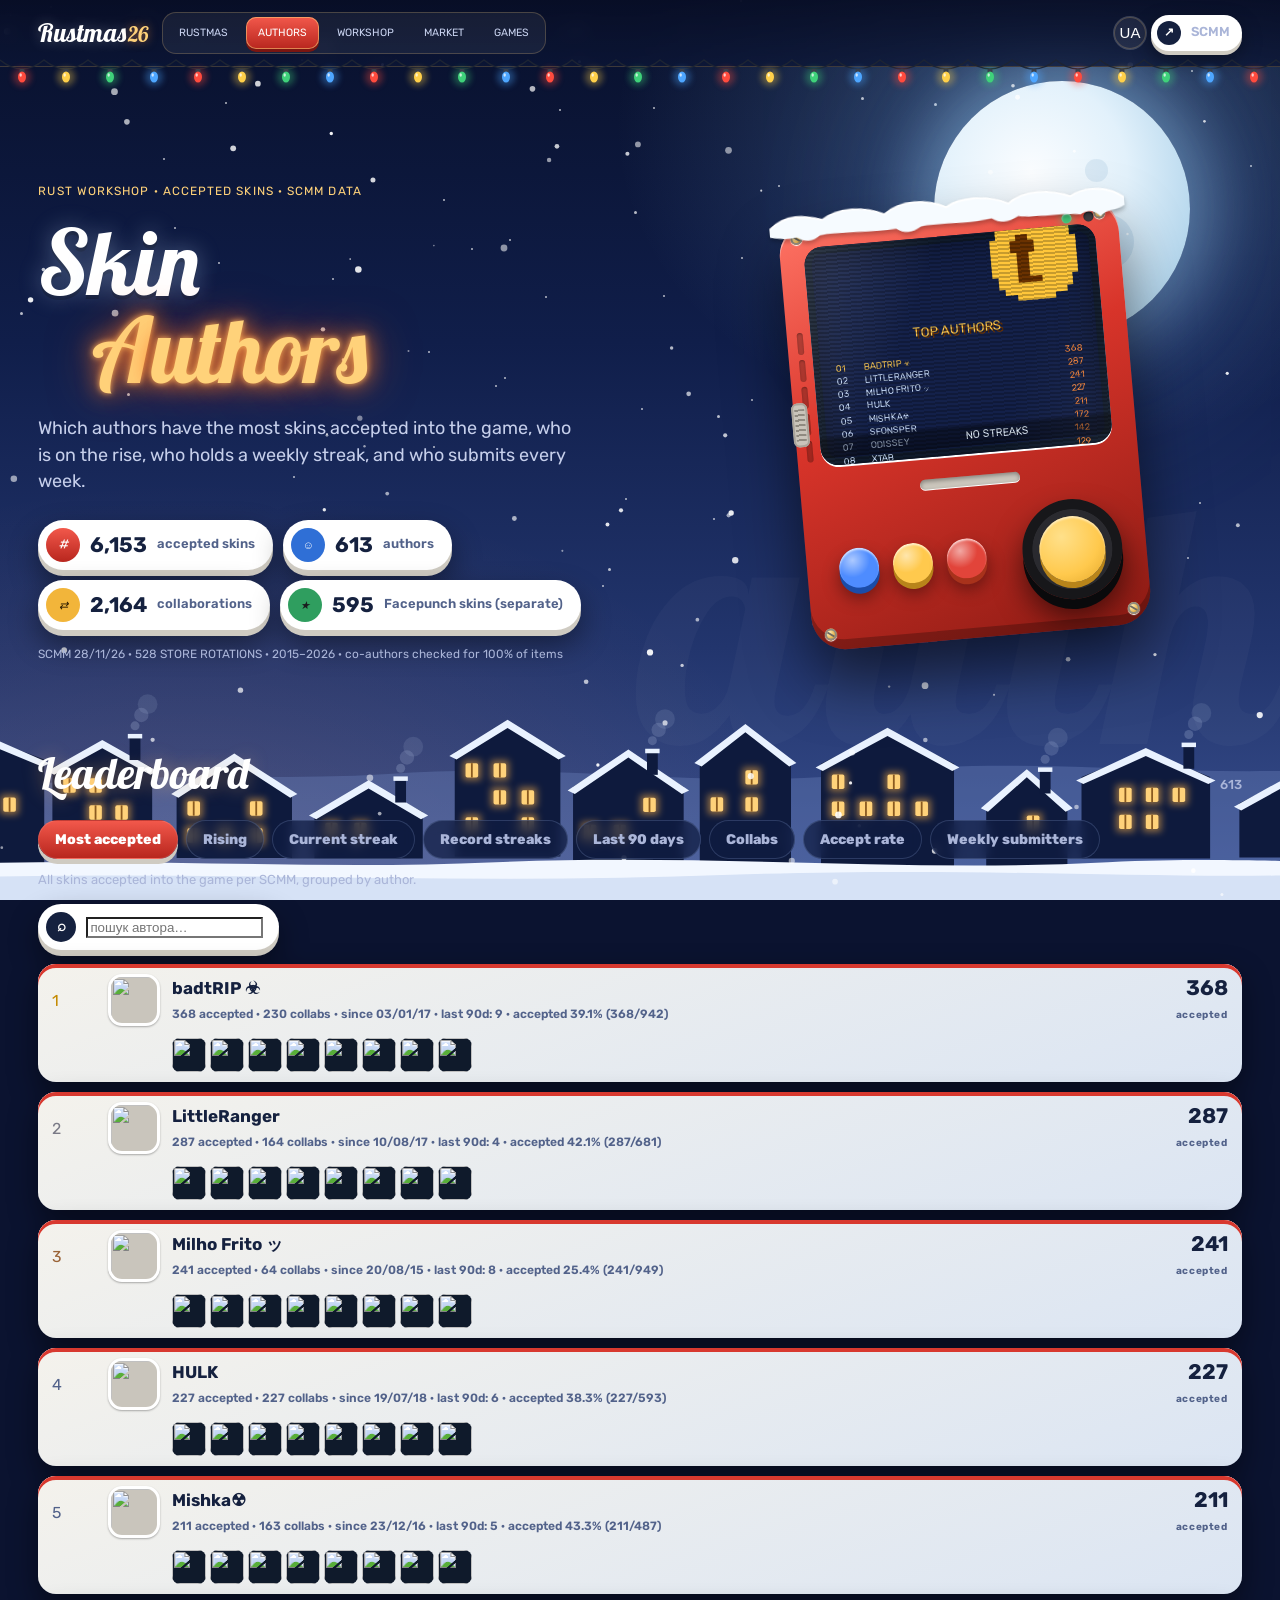
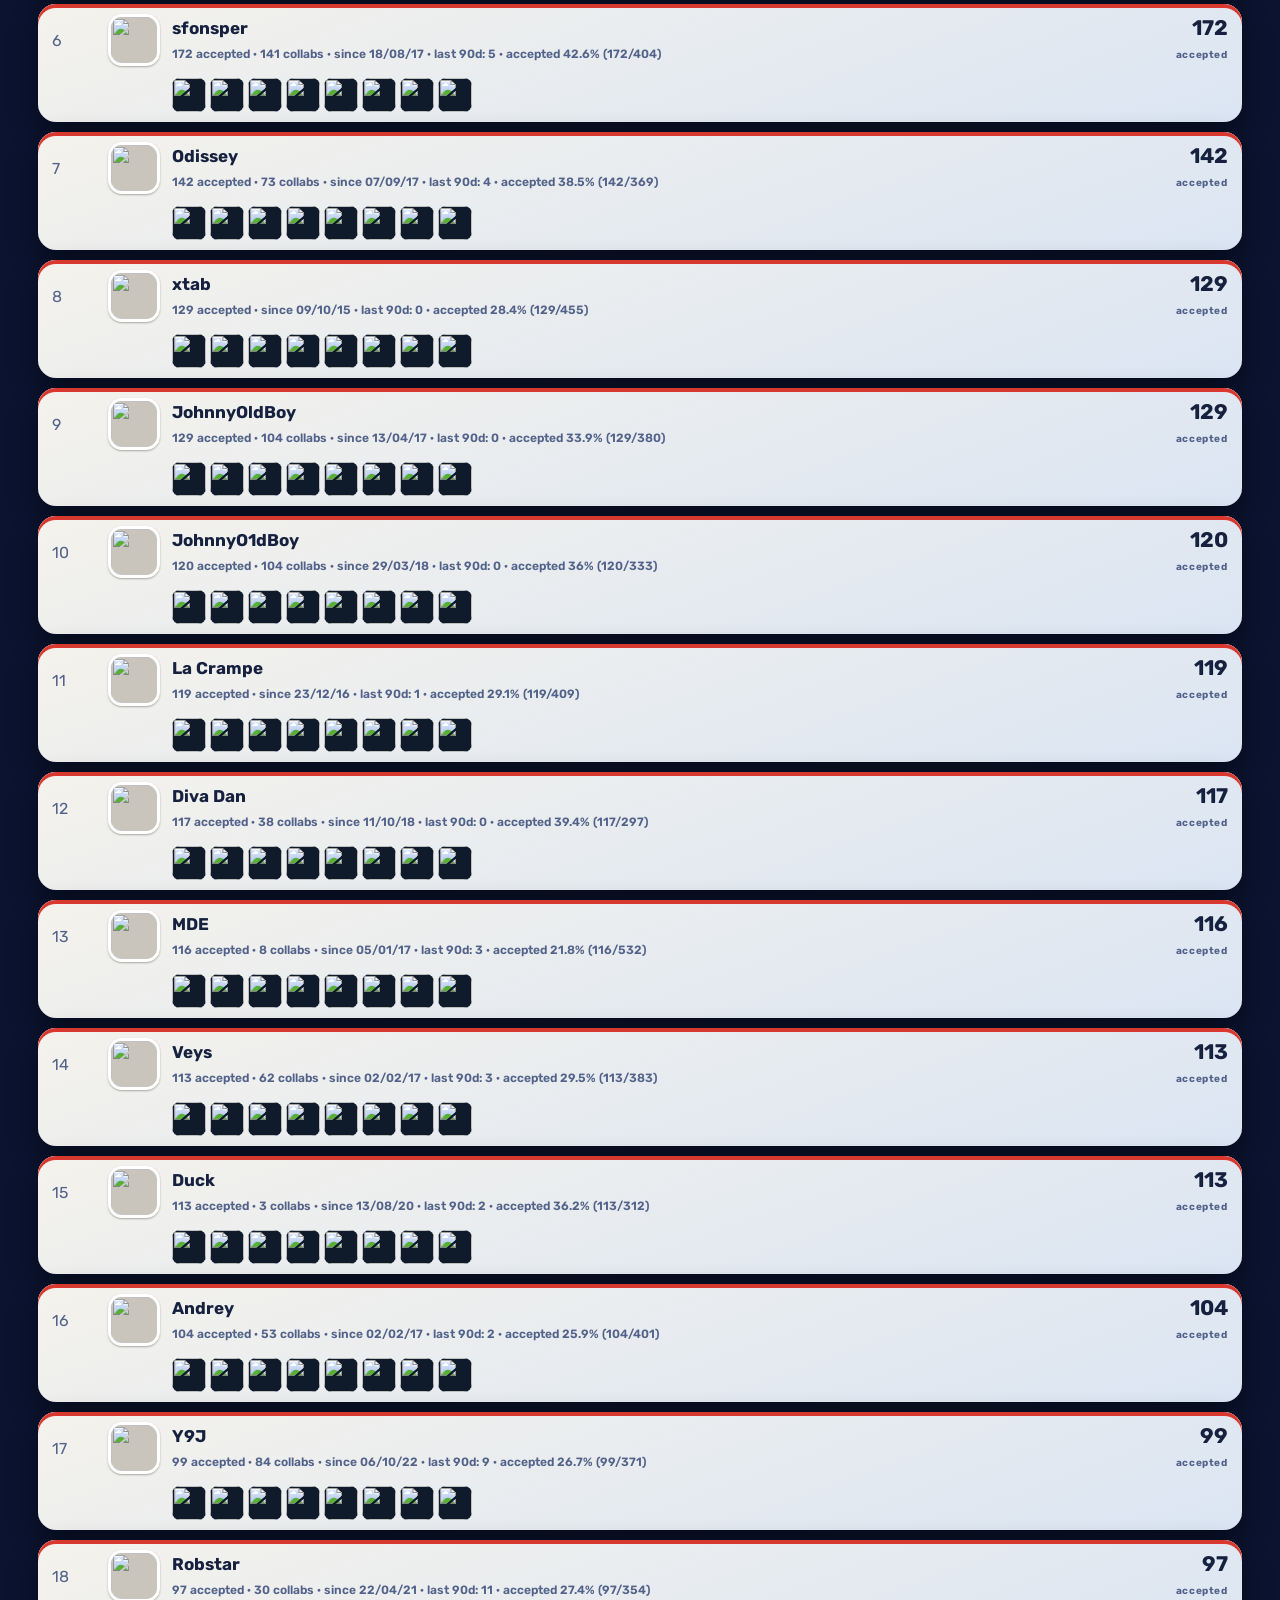
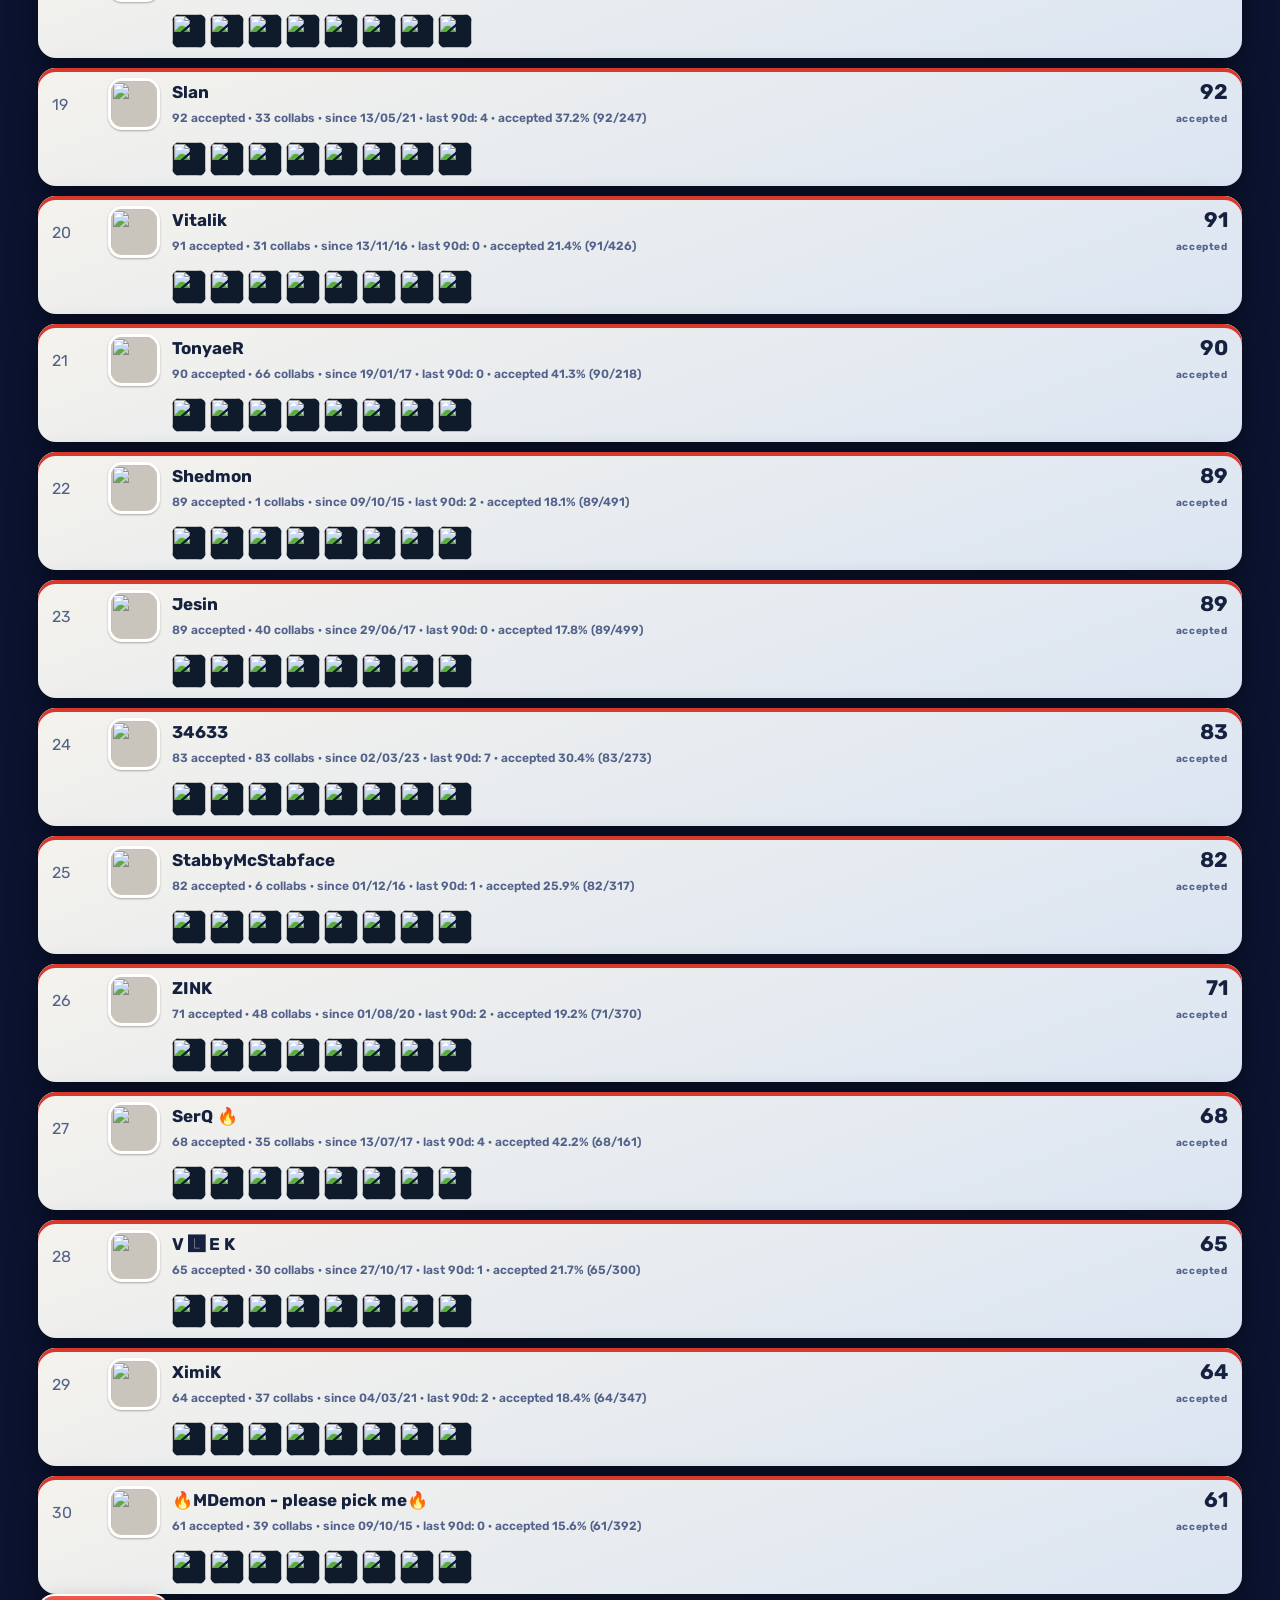
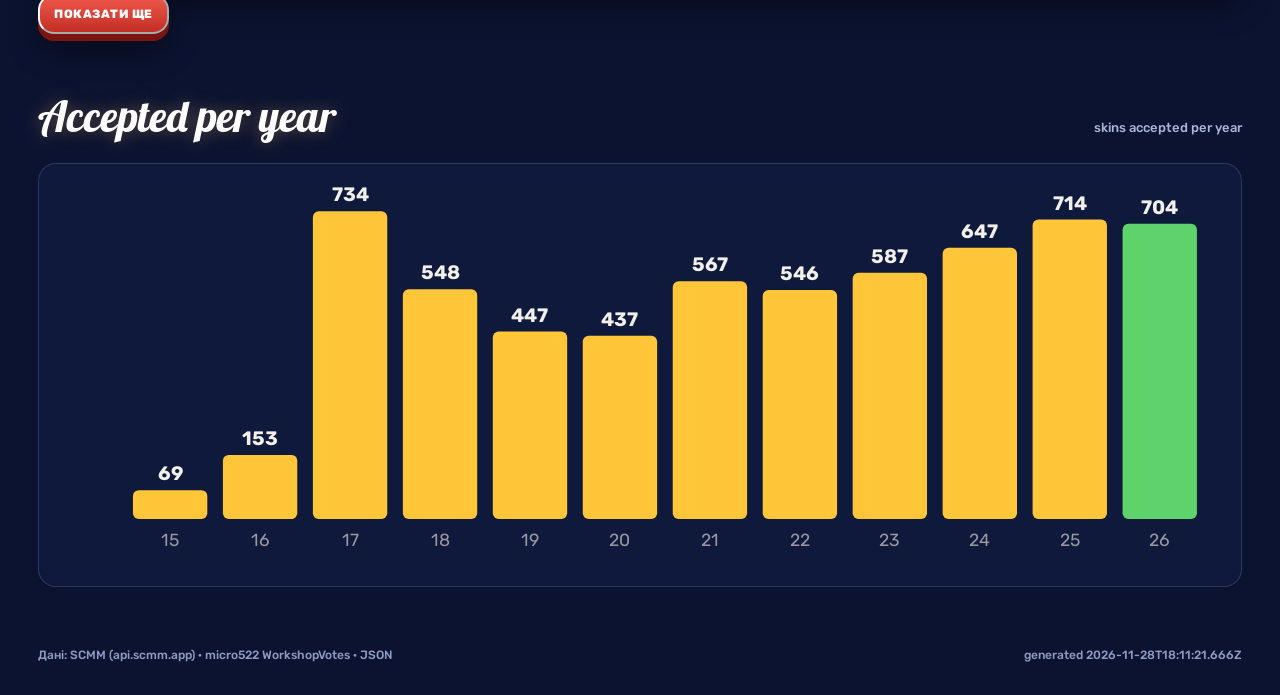
==== authors.html @ 8231ddc0 "snapshot 2026-11-28T18:11:22.394Z" ====
<!doctype html>
<html lang="uk">
<head>
<meta charset="utf-8">
<meta name="viewport" content="width=device-width, initial-scale=1, viewport-fit=cover">
<script>(function(){var q=(location.search.match(/[?&]season=(winter|autumn)/)||[])[1],m=new Date().getMonth();document.documentElement.dataset.season=q||(m===11||m<2?'winter':'autumn');})();</script>
<title>Rust Skin Authors</title>
<meta name="description" content="Автори скінів Rust: хто має найбільше прийнятих робіт, хто на підйомі, хто тримає стрік тижнів поспіль.">
<meta name="theme-color" content="#0b1330">
<link rel="manifest" href="manifest.webmanifest">
<meta property="og:title" content="Rust Skin Authors"><meta property="og:description" content="Рейтинг авторів скінів Rust за прийнятими роботами, стріками й темпом."><meta property="og:image" content="https://twithgfaw-wq.github.io/rustober-selection/og.png">
<link rel="stylesheet" href="fonts.css?v=mx0q88x7">
<link rel="icon" href="icon-192.png">
<link rel="stylesheet" href="style.css?v=mx0q88x7"><link rel="stylesheet" href="v2.css?v=mx0q88x7"><link rel="stylesheet" href="v3.css?v=mx0q88x7"><link rel="stylesheet" href="pages.css?v=mx0q88x7"><link rel="stylesheet" href="season.css?v=mx0q88x7">
</head>
<body class="page ready">
<div class="bg" aria-hidden="true"><div class="bg-grid" data-depth="0.15"></div><div class="bg-mark" data-depth="0.35">AUTHORS</div><div class="bg-noise"></div></div>

<nav class="top">
  <a class="logo" href="index.html">Rustmas<span>26</span></a>
  <div class="pageswitch"><a href="index.html">RUSTMAS</a><a href="authors.html" class="on">AUTHORS</a><a href="workshop.html">WORKSHOP</a><a href="market.html">MARKET</a><a href="games.html">GAMES</a></div>
  <div class="nav-links">
    <button class="iconbtn" id="langBtn" title="UA / EN">EN</button>
    <button class="iconbtn" id="themeBtn" title="Колір консолі">◐</button>
    <a class="pill small link" href="https://rust.scmm.app/" target="_blank" rel="noopener"><span class="ico">↗</span><span>SCMM</span></a>
  </div>
</nav>
<div class="theme-pop" id="themePop" hidden>
  <div class="theme-title">Видання консолі</div>
  <div class="theme-grid">
    <button data-theme="grey"><i style="--c1:#f4f2ec;--c2:#d7d3ca"></i>Classic</button><button data-theme="purple"><i style="--c1:#c9a8ff;--c2:#8a5cff"></i>Atomic</button><button data-theme="yellow"><i style="--c1:#ffe08a;--c2:#ffb000"></i>Dandelion</button>
    <button data-theme="black"><i style="--c1:#4a4a52;--c2:#1f1f24"></i>Carbon</button><button data-theme="pumpkin"><i style="--c1:#ffb06b;--c2:#ff7a1f"></i>Pumpkin</button><button data-theme="mint"><i style="--c1:#c9f7dc;--c2:#6bd39a"></i>Mint</button>
  </div>
</div>

<header class="hero compact" id="top">
  <div class="hero-text" data-depth="0.05">
    <div class="eyebrow">RUST WORKSHOP · ACCEPTED SKINS · SCMM DATA</div>
    <h1 class="title"><span class="t1">SKIN</span><span class="t2">AUTHORS</span></h1>
    <p class="lead" data-i18n="a.lead">Хто з авторів має найбільше прийнятих у гру скінів, хто зараз на підйомі, хто тримає стрік тижнів поспіль і хто викладає роботи щотижня.</p>
    <div class="stats" id="stats"></div>
    <div class="updated" id="updated"></div>
  </div>
  <div class="hero-device" data-depth="-0.08">
    <div class="device" id="device">
      <i class="screw tl"></i><i class="screw tr"></i><i class="screw bl"></i><i class="screw br"></i>
      <div class="grill"><i></i><i></i><i></i><i></i><i></i></div>
      <div class="screen"><div class="screen-inner"><div class="frame f0 on"><div class="px px-sprite" id="sprite"></div><div class="frame-head" style="margin-top:14px">TOP AUTHORS</div><ol class="arcade" id="arcadeList"></ol></div><div class="screen-ticker"><span id="ticker"></span></div></div><div class="screen-glare"></div></div>
      <div class="slot"></div>
      <div class="buttons"><i class="rb blue"></i><i class="rb yellow"></i><i class="rb red"></i><a class="bigbtn" href="#list"><i></i></a></div>
      <div class="dpad"></div><div class="led-strip"><i class="led on"></i><i class="led"></i></div>
    </div>
  </div>
</header>

<section class="wrap" id="list">
  <div class="sec-head"><h2>LEADERBOARD</h2><span class="hint" id="listHint"></span></div>
  <div class="tabs" id="tabs">
    <button data-tab="top" class="on" data-i18n="a.tab.top">Найбільше акцептів</button>
    <button data-tab="rising" data-i18n="a.tab.rising">Перспективні</button>
    <button data-tab="streaks" data-i18n="a.tab.streaks">Стрік зараз</button>
    <button data-tab="bestStreaks" data-i18n="a.tab.best">Рекордні стріки</button>
    <button data-tab="active90" data-i18n="a.tab.active">Останні 90 днів</button>
    <button data-tab="collab" data-i18n="a.tab.collab">Співпраця</button>
    <button data-tab="rate" data-i18n="a.tab.rate">Частка акцептів</button>
    <button data-tab="submitters" data-i18n="a.tab.sub">Викладають щотижня</button>
  </div>
  <div class="mode-note" id="modeNote"></div>
  <label class="pill search" style="max-width:420px;margin-bottom:14px"><span class="ico">⌕</span><input id="search" type="search" placeholder="пошук автора…" autocomplete="off"></label>
  <div class="rank-list" id="rankList"></div>
  <button class="btn3d blue small" id="more" hidden>Показати ще</button>
</section>

<section class="wrap block" id="yearly">
  <div class="sec-head"><h2>ACCEPTED PER YEAR</h2><span class="hint" data-i18n="a.yearly">скільки скінів приймали у гру щороку</span></div>
  <div class="chart-card"><div class="chart" id="chartYears"></div></div>
</section>

<div class="modal" id="modal" hidden><div class="modal-back" data-close></div><div class="modal-box" role="dialog" aria-modal="true"><button class="iconbtn modal-close" data-close>✕</button><div class="modal-content" id="modalContent"></div></div></div>
<footer class="foot"><span>Дані: SCMM (api.scmm.app) · micro522 WorkshopVotes · <a href="authors.json">JSON</a></span><span id="footSnap"></span></footer>
<div class="pageswitch bottom"><a href="index.html">RUSTMAS</a><a href="authors.html" class="on">AUTHORS</a><a href="workshop.html">WORKSHOP</a><a href="market.html">MARKET</a><a href="games.html">GAMES</a></div>
<div class="toast" id="toast" hidden></div>
<script src="authors.js?v=mx0q88x7"></script>
<script src="i18n.js?v=mx0q88x7"></script>
<script src="pages.js?v=mx0q88x7"></script>
<script src="season.js?v=mx0q88x7"></script>
</body>
</html>
---- fonts.css ----
/* self-hosted Google Fonts (OFL): Press Start 2P, Rubik, Lobster */
/* cyrillic-ext */
@font-face {
  font-family: 'Lobster';
  font-style: normal;
  font-weight: 400;
  font-display: block;
  src: url(fonts/a6dd0290ee96.woff2) format('woff2');
  unicode-range: U+0460-052F, U+1C80-1C8A, U+20B4, U+2DE0-2DFF, U+A640-A69F, U+FE2E-FE2F;
}
/* cyrillic */
@font-face {
  font-family: 'Lobster';
  font-style: normal;
  font-weight: 400;
  font-display: block;
  src: url(fonts/e238fd755464.woff2) format('woff2');
  unicode-range: U+0301, U+0400-045F, U+0490-0491, U+04B0-04B1, U+2116;
}
/* vietnamese */
@font-face {
  font-family: 'Lobster';
  font-style: normal;
  font-weight: 400;
  font-display: block;
  src: url(fonts/7dee065f3871.woff2) format('woff2');
  unicode-range: U+0102-0103, U+0110-0111, U+0128-0129, U+0168-0169, U+01A0-01A1, U+01AF-01B0, U+0300-0301, U+0303-0304, U+0308-0309, U+0323, U+0329, U+1EA0-1EF9, U+20AB;
}
/* latin-ext */
@font-face {
  font-family: 'Lobster';
  font-style: normal;
  font-weight: 400;
  font-display: block;
  src: url(fonts/d4c69783194a.woff2) format('woff2');
  unicode-range: U+0100-02BA, U+02BD-02C5, U+02C7-02CC, U+02CE-02D7, U+02DD-02FF, U+0304, U+0308, U+0329, U+1D00-1DBF, U+1E00-1E9F, U+1EF2-1EFF, U+2020, U+20A0-20AB, U+20AD-20C4, U+2113, U+2C60-2C7F, U+A720-A7FF;
}
/* latin */
@font-face {
  font-family: 'Lobster';
  font-style: normal;
  font-weight: 400;
  font-display: block;
  src: url(fonts/9205197f7319.woff2) format('woff2');
  unicode-range: U+0000-00FF, U+0131, U+0152-0153, U+02BB-02BC, U+02C6, U+02DA, U+02DC, U+0304, U+0308, U+0329, U+2000-206F, U+20AC, U+2122, U+2191, U+2193, U+2212, U+2215, U+FEFF, U+FFFD;
}
/* cyrillic-ext */
@font-face {
  font-family: 'Press Start 2P';
  font-style: normal;
  font-weight: 400;
  font-display: block;
  src: url(fonts/f7b855c46d82.woff2) format('woff2');
  unicode-range: U+0460-052F, U+1C80-1C8A, U+20B4, U+2DE0-2DFF, U+A640-A69F, U+FE2E-FE2F;
}
/* cyrillic */
@font-face {
  font-family: 'Press Start 2P';
  font-style: normal;
  font-weight: 400;
  font-display: block;
  src: url(fonts/611ac5923e3d.woff2) format('woff2');
  unicode-range: U+0301, U+0400-045F, U+0490-0491, U+04B0-04B1, U+2116;
}
/* greek */
@font-face {
  font-family: 'Press Start 2P';
  font-style: normal;
  font-weight: 400;
  font-display: block;
  src: url(fonts/df401c4fa682.woff2) format('woff2');
  unicode-range: U+0370-0377, U+037A-037F, U+0384-038A, U+038C, U+038E-03A1, U+03A3-03FF;
}
/* latin-ext */
@font-face {
  font-family: 'Press Start 2P';
  font-style: normal;
  font-weight: 400;
  font-display: block;
  src: url(fonts/b2a93f0f0eb2.woff2) format('woff2');
  unicode-range: U+0100-02BA, U+02BD-02C5, U+02C7-02CC, U+02CE-02D7, U+02DD-02FF, U+0304, U+0308, U+0329, U+1D00-1DBF, U+1E00-1E9F, U+1EF2-1EFF, U+2020, U+20A0-20AB, U+20AD-20C4, U+2113, U+2C60-2C7F, U+A720-A7FF;
}
/* latin */
@font-face {
  font-family: 'Press Start 2P';
  font-style: normal;
  font-weight: 400;
  font-display: block;
  src: url(fonts/3d97f0f70eb8.woff2) format('woff2');
  unicode-range: U+0000-00FF, U+0131, U+0152-0153, U+02BB-02BC, U+02C6, U+02DA, U+02DC, U+0304, U+0308, U+0329, U+2000-206F, U+20AC, U+2122, U+2191, U+2193, U+2212, U+2215, U+FEFF, U+FFFD;
}
/* arabic */
@font-face {
  font-family: 'Rubik';
  font-style: normal;
  font-weight: 400;
  font-display: block;
  src: url(fonts/479c87abbfbf.woff2) format('woff2');
  unicode-range: U+0600-06FF, U+0750-077F, U+0870-0891, U+0897-08E1, U+08E3-08FF, U+200C-200E, U+2010-2011, U+204F, U+2E41, U+FB50-FDFF, U+FE70-FE74, U+FE76-FEFC, U+102E0-102FB, U+10E60-10E7E, U+10EC2-10EC7, U+10EC9-10EEE, U+10EF0-10EFF, U+1EE00-1EE03, U+1EE05-1EE1F, U+1EE21-1EE22, U+1EE24, U+1EE27, U+1EE29-1EE32, U+1EE34-1EE37, U+1EE39, U+1EE3B, U+1EE42, U+1EE47, U+1EE49, U+1EE4B, U+1EE4D-1EE4F, U+1EE51-1EE52, U+1EE54, U+1EE57, U+1EE59, U+1EE5B, U+1EE5D, U+1EE5F, U+1EE61-1EE62, U+1EE64, U+1EE67-1EE6A, U+1EE6C-1EE72, U+1EE74-1EE77, U+1EE79-1EE7C, U+1EE7E, U+1EE80-1EE89, U+1EE8B-1EE9B, U+1EEA1-1EEA3, U+1EEA5-1EEA9, U+1EEAB-1EEBB, U+1EEF0-1EEF1;
}
/* cyrillic-ext */
@font-face {
  font-family: 'Rubik';
  font-style: normal;
  font-weight: 400;
  font-display: block;
  src: url(fonts/04f52dd4d34a.woff2) format('woff2');
  unicode-range: U+0460-052F, U+1C80-1C8A, U+20B4, U+2DE0-2DFF, U+A640-A69F, U+FE2E-FE2F;
}
/* cyrillic */
@font-face {
  font-family: 'Rubik';
  font-style: normal;
  font-weight: 400;
  font-display: block;
  src: url(fonts/3ea3f649292a.woff2) format('woff2');
  unicode-range: U+0301, U+0400-045F, U+0490-0491, U+04B0-04B1, U+2116;
}
/* hebrew */
@font-face {
  font-family: 'Rubik';
  font-style: normal;
  font-weight: 400;
  font-display: block;
  src: url(fonts/423ede2473f6.woff2) format('woff2');
  unicode-range: U+0307-0308, U+0590-05FF, U+200C-2010, U+20AA, U+25CC, U+FB1D-FB4F;
}
/* latin-ext */
@font-face {
  font-family: 'Rubik';
  font-style: normal;
  font-weight: 400;
  font-display: block;
  src: url(fonts/b7b482e1ae7a.woff2) format('woff2');
  unicode-range: U+0100-02BA, U+02BD-02C5, U+02C7-02CC, U+02CE-02D7, U+02DD-02FF, U+0304, U+0308, U+0329, U+1D00-1DBF, U+1E00-1E9F, U+1EF2-1EFF, U+2020, U+20A0-20AB, U+20AD-20C4, U+2113, U+2C60-2C7F, U+A720-A7FF;
}
/* latin */
@font-face {
  font-family: 'Rubik';
  font-style: normal;
  font-weight: 400;
  font-display: block;
  src: url(fonts/f673d854646d.woff2) format('woff2');
  unicode-range: U+0000-00FF, U+0131, U+0152-0153, U+02BB-02BC, U+02C6, U+02DA, U+02DC, U+0304, U+0308, U+0329, U+2000-206F, U+20AC, U+2122, U+2191, U+2193, U+2212, U+2215, U+FEFF, U+FFFD;
}
/* arabic */
@font-face {
  font-family: 'Rubik';
  font-style: normal;
  font-weight: 500;
  font-display: block;
  src: url(fonts/479c87abbfbf.woff2) format('woff2');
  unicode-range: U+0600-06FF, U+0750-077F, U+0870-0891, U+0897-08E1, U+08E3-08FF, U+200C-200E, U+2010-2011, U+204F, U+2E41, U+FB50-FDFF, U+FE70-FE74, U+FE76-FEFC, U+102E0-102FB, U+10E60-10E7E, U+10EC2-10EC7, U+10EC9-10EEE, U+10EF0-10EFF, U+1EE00-1EE03, U+1EE05-1EE1F, U+1EE21-1EE22, U+1EE24, U+1EE27, U+1EE29-1EE32, U+1EE34-1EE37, U+1EE39, U+1EE3B, U+1EE42, U+1EE47, U+1EE49, U+1EE4B, U+1EE4D-1EE4F, U+1EE51-1EE52, U+1EE54, U+1EE57, U+1EE59, U+1EE5B, U+1EE5D, U+1EE5F, U+1EE61-1EE62, U+1EE64, U+1EE67-1EE6A, U+1EE6C-1EE72, U+1EE74-1EE77, U+1EE79-1EE7C, U+1EE7E, U+1EE80-1EE89, U+1EE8B-1EE9B, U+1EEA1-1EEA3, U+1EEA5-1EEA9, U+1EEAB-1EEBB, U+1EEF0-1EEF1;
}
/* cyrillic-ext */
@font-face {
  font-family: 'Rubik';
  font-style: normal;
  font-weight: 500;
  font-display: block;
  src: url(fonts/04f52dd4d34a.woff2) format('woff2');
  unicode-range: U+0460-052F, U+1C80-1C8A, U+20B4, U+2DE0-2DFF, U+A640-A69F, U+FE2E-FE2F;
}
/* cyrillic */
@font-face {
  font-family: 'Rubik';
  font-style: normal;
  font-weight: 500;
  font-display: block;
  src: url(fonts/3ea3f649292a.woff2) format('woff2');
  unicode-range: U+0301, U+0400-045F, U+0490-0491, U+04B0-04B1, U+2116;
}
/* hebrew */
@font-face {
  font-family: 'Rubik';
  font-style: normal;
  font-weight: 500;
  font-display: block;
  src: url(fonts/423ede2473f6.woff2) format('woff2');
  unicode-range: U+0307-0308, U+0590-05FF, U+200C-2010, U+20AA, U+25CC, U+FB1D-FB4F;
}
/* latin-ext */
@font-face {
  font-family: 'Rubik';
  font-style: normal;
  font-weight: 500;
  font-display: block;
  src: url(fonts/b7b482e1ae7a.woff2) format('woff2');
  unicode-range: U+0100-02BA, U+02BD-02C5, U+02C7-02CC, U+02CE-02D7, U+02DD-02FF, U+0304, U+0308, U+0329, U+1D00-1DBF, U+1E00-1E9F, U+1EF2-1EFF, U+2020, U+20A0-20AB, U+20AD-20C4, U+2113, U+2C60-2C7F, U+A720-A7FF;
}
/* latin */
@font-face {
  font-family: 'Rubik';
  font-style: normal;
  font-weight: 500;
  font-display: block;
  src: url(fonts/f673d854646d.woff2) format('woff2');
  unicode-range: U+0000-00FF, U+0131, U+0152-0153, U+02BB-02BC, U+02C6, U+02DA, U+02DC, U+0304, U+0308, U+0329, U+2000-206F, U+20AC, U+2122, U+2191, U+2193, U+2212, U+2215, U+FEFF, U+FFFD;
}
/* arabic */
@font-face {
  font-family: 'Rubik';
  font-style: normal;
  font-weight: 600;
  font-display: block;
  src: url(fonts/479c87abbfbf.woff2) format('woff2');
  unicode-range: U+0600-06FF, U+0750-077F, U+0870-0891, U+0897-08E1, U+08E3-08FF, U+200C-200E, U+2010-2011, U+204F, U+2E41, U+FB50-FDFF, U+FE70-FE74, U+FE76-FEFC, U+102E0-102FB, U+10E60-10E7E, U+10EC2-10EC7, U+10EC9-10EEE, U+10EF0-10EFF, U+1EE00-1EE03, U+1EE05-1EE1F, U+1EE21-1EE22, U+1EE24, U+1EE27, U+1EE29-1EE32, U+1EE34-1EE37, U+1EE39, U+1EE3B, U+1EE42, U+1EE47, U+1EE49, U+1EE4B, U+1EE4D-1EE4F, U+1EE51-1EE52, U+1EE54, U+1EE57, U+1EE59, U+1EE5B, U+1EE5D, U+1EE5F, U+1EE61-1EE62, U+1EE64, U+1EE67-1EE6A, U+1EE6C-1EE72, U+1EE74-1EE77, U+1EE79-1EE7C, U+1EE7E, U+1EE80-1EE89, U+1EE8B-1EE9B, U+1EEA1-1EEA3, U+1EEA5-1EEA9, U+1EEAB-1EEBB, U+1EEF0-1EEF1;
}
/* cyrillic-ext */
@font-face {
  font-family: 'Rubik';
  font-style: normal;
  font-weight: 600;
  font-display: block;
  src: url(fonts/04f52dd4d34a.woff2) format('woff2');
  unicode-range: U+0460-052F, U+1C80-1C8A, U+20B4, U+2DE0-2DFF, U+A640-A69F, U+FE2E-FE2F;
}
/* cyrillic */
@font-face {
  font-family: 'Rubik';
  font-style: normal;
  font-weight: 600;
  font-display: block;
  src: url(fonts/3ea3f649292a.woff2) format('woff2');
  unicode-range: U+0301, U+0400-045F, U+0490-0491, U+04B0-04B1, U+2116;
}
/* hebrew */
@font-face {
  font-family: 'Rubik';
  font-style: normal;
  font-weight: 600;
  font-display: block;
  src: url(fonts/423ede2473f6.woff2) format('woff2');
  unicode-range: U+0307-0308, U+0590-05FF, U+200C-2010, U+20AA, U+25CC, U+FB1D-FB4F;
}
/* latin-ext */
@font-face {
  font-family: 'Rubik';
  font-style: normal;
  font-weight: 600;
  font-display: block;
  src: url(fonts/b7b482e1ae7a.woff2) format('woff2');
  unicode-range: U+0100-02BA, U+02BD-02C5, U+02C7-02CC, U+02CE-02D7, U+02DD-02FF, U+0304, U+0308, U+0329, U+1D00-1DBF, U+1E00-1E9F, U+1EF2-1EFF, U+2020, U+20A0-20AB, U+20AD-20C4, U+2113, U+2C60-2C7F, U+A720-A7FF;
}
/* latin */
@font-face {
  font-family: 'Rubik';
  font-style: normal;
  font-weight: 600;
  font-display: block;
  src: url(fonts/f673d854646d.woff2) format('woff2');
  unicode-range: U+0000-00FF, U+0131, U+0152-0153, U+02BB-02BC, U+02C6, U+02DA, U+02DC, U+0304, U+0308, U+0329, U+2000-206F, U+20AC, U+2122, U+2191, U+2193, U+2212, U+2215, U+FEFF, U+FFFD;
}
/* arabic */
@font-face {
  font-family: 'Rubik';
  font-style: normal;
  font-weight: 700;
  font-display: block;
  src: url(fonts/479c87abbfbf.woff2) format('woff2');
  unicode-range: U+0600-06FF, U+0750-077F, U+0870-0891, U+0897-08E1, U+08E3-08FF, U+200C-200E, U+2010-2011, U+204F, U+2E41, U+FB50-FDFF, U+FE70-FE74, U+FE76-FEFC, U+102E0-102FB, U+10E60-10E7E, U+10EC2-10EC7, U+10EC9-10EEE, U+10EF0-10EFF, U+1EE00-1EE03, U+1EE05-1EE1F, U+1EE21-1EE22, U+1EE24, U+1EE27, U+1EE29-1EE32, U+1EE34-1EE37, U+1EE39, U+1EE3B, U+1EE42, U+1EE47, U+1EE49, U+1EE4B, U+1EE4D-1EE4F, U+1EE51-1EE52, U+1EE54, U+1EE57, U+1EE59, U+1EE5B, U+1EE5D, U+1EE5F, U+1EE61-1EE62, U+1EE64, U+1EE67-1EE6A, U+1EE6C-1EE72, U+1EE74-1EE77, U+1EE79-1EE7C, U+1EE7E, U+1EE80-1EE89, U+1EE8B-1EE9B, U+1EEA1-1EEA3, U+1EEA5-1EEA9, U+1EEAB-1EEBB, U+1EEF0-1EEF1;
}
/* cyrillic-ext */
@font-face {
  font-family: 'Rubik';
  font-style: normal;
  font-weight: 700;
  font-display: block;
  src: url(fonts/04f52dd4d34a.woff2) format('woff2');
  unicode-range: U+0460-052F, U+1C80-1C8A, U+20B4, U+2DE0-2DFF, U+A640-A69F, U+FE2E-FE2F;
}
/* cyrillic */
@font-face {
  font-family: 'Rubik';
  font-style: normal;
  font-weight: 700;
  font-display: block;
  src: url(fonts/3ea3f649292a.woff2) format('woff2');
  unicode-range: U+0301, U+0400-045F, U+0490-0491, U+04B0-04B1, U+2116;
}
/* hebrew */
@font-face {
  font-family: 'Rubik';
  font-style: normal;
  font-weight: 700;
  font-display: block;
  src: url(fonts/423ede2473f6.woff2) format('woff2');
  unicode-range: U+0307-0308, U+0590-05FF, U+200C-2010, U+20AA, U+25CC, U+FB1D-FB4F;
}
/* latin-ext */
@font-face {
  font-family: 'Rubik';
  font-style: normal;
  font-weight: 700;
  font-display: block;
  src: url(fonts/b7b482e1ae7a.woff2) format('woff2');
  unicode-range: U+0100-02BA, U+02BD-02C5, U+02C7-02CC, U+02CE-02D7, U+02DD-02FF, U+0304, U+0308, U+0329, U+1D00-1DBF, U+1E00-1E9F, U+1EF2-1EFF, U+2020, U+20A0-20AB, U+20AD-20C4, U+2113, U+2C60-2C7F, U+A720-A7FF;
}
/* latin */
@font-face {
  font-family: 'Rubik';
  font-style: normal;
  font-weight: 700;
  font-display: block;
  src: url(fonts/f673d854646d.woff2) format('woff2');
  unicode-range: U+0000-00FF, U+0131, U+0152-0153, U+02BB-02BC, U+02C6, U+02DA, U+02DC, U+0304, U+0308, U+0329, U+2000-206F, U+20AC, U+2122, U+2191, U+2193, U+2212, U+2215, U+FEFF, U+FFFD;
}
/* arabic */
@font-face {
  font-family: 'Rubik';
  font-style: normal;
  font-weight: 800;
  font-display: block;
  src: url(fonts/479c87abbfbf.woff2) format('woff2');
  unicode-range: U+0600-06FF, U+0750-077F, U+0870-0891, U+0897-08E1, U+08E3-08FF, U+200C-200E, U+2010-2011, U+204F, U+2E41, U+FB50-FDFF, U+FE70-FE74, U+FE76-FEFC, U+102E0-102FB, U+10E60-10E7E, U+10EC2-10EC7, U+10EC9-10EEE, U+10EF0-10EFF, U+1EE00-1EE03, U+1EE05-1EE1F, U+1EE21-1EE22, U+1EE24, U+1EE27, U+1EE29-1EE32, U+1EE34-1EE37, U+1EE39, U+1EE3B, U+1EE42, U+1EE47, U+1EE49, U+1EE4B, U+1EE4D-1EE4F, U+1EE51-1EE52, U+1EE54, U+1EE57, U+1EE59, U+1EE5B, U+1EE5D, U+1EE5F, U+1EE61-1EE62, U+1EE64, U+1EE67-1EE6A, U+1EE6C-1EE72, U+1EE74-1EE77, U+1EE79-1EE7C, U+1EE7E, U+1EE80-1EE89, U+1EE8B-1EE9B, U+1EEA1-1EEA3, U+1EEA5-1EEA9, U+1EEAB-1EEBB, U+1EEF0-1EEF1;
}
/* cyrillic-ext */
@font-face {
  font-family: 'Rubik';
  font-style: normal;
  font-weight: 800;
  font-display: block;
  src: url(fonts/04f52dd4d34a.woff2) format('woff2');
  unicode-range: U+0460-052F, U+1C80-1C8A, U+20B4, U+2DE0-2DFF, U+A640-A69F, U+FE2E-FE2F;
}
/* cyrillic */
@font-face {
  font-family: 'Rubik';
  font-style: normal;
  font-weight: 800;
  font-display: block;
  src: url(fonts/3ea3f649292a.woff2) format('woff2');
  unicode-range: U+0301, U+0400-045F, U+0490-0491, U+04B0-04B1, U+2116;
}
/* hebrew */
@font-face {
  font-family: 'Rubik';
  font-style: normal;
  font-weight: 800;
  font-display: block;
  src: url(fonts/423ede2473f6.woff2) format('woff2');
  unicode-range: U+0307-0308, U+0590-05FF, U+200C-2010, U+20AA, U+25CC, U+FB1D-FB4F;
}
/* latin-ext */
@font-face {
  font-family: 'Rubik';
  font-style: normal;
  font-weight: 800;
  font-display: block;
  src: url(fonts/b7b482e1ae7a.woff2) format('woff2');
  unicode-range: U+0100-02BA, U+02BD-02C5, U+02C7-02CC, U+02CE-02D7, U+02DD-02FF, U+0304, U+0308, U+0329, U+1D00-1DBF, U+1E00-1E9F, U+1EF2-1EFF, U+2020, U+20A0-20AB, U+20AD-20C4, U+2113, U+2C60-2C7F, U+A720-A7FF;
}
/* latin */
@font-face {
  font-family: 'Rubik';
  font-style: normal;
  font-weight: 800;
  font-display: block;
  src: url(fonts/f673d854646d.woff2) format('woff2');
  unicode-range: U+0000-00FF, U+0131, U+0152-0153, U+02BB-02BC, U+02C6, U+02DA, U+02DC, U+0304, U+0308, U+0329, U+2000-206F, U+20AC, U+2122, U+2191, U+2193, U+2212, U+2215, U+FEFF, U+FFFD;
}
/* arabic */
@font-face {
  font-family: 'Rubik';
  font-style: normal;
  font-weight: 900;
  font-display: block;
  src: url(fonts/479c87abbfbf.woff2) format('woff2');
  unicode-range: U+0600-06FF, U+0750-077F, U+0870-0891, U+0897-08E1, U+08E3-08FF, U+200C-200E, U+2010-2011, U+204F, U+2E41, U+FB50-FDFF, U+FE70-FE74, U+FE76-FEFC, U+102E0-102FB, U+10E60-10E7E, U+10EC2-10EC7, U+10EC9-10EEE, U+10EF0-10EFF, U+1EE00-1EE03, U+1EE05-1EE1F, U+1EE21-1EE22, U+1EE24, U+1EE27, U+1EE29-1EE32, U+1EE34-1EE37, U+1EE39, U+1EE3B, U+1EE42, U+1EE47, U+1EE49, U+1EE4B, U+1EE4D-1EE4F, U+1EE51-1EE52, U+1EE54, U+1EE57, U+1EE59, U+1EE5B, U+1EE5D, U+1EE5F, U+1EE61-1EE62, U+1EE64, U+1EE67-1EE6A, U+1EE6C-1EE72, U+1EE74-1EE77, U+1EE79-1EE7C, U+1EE7E, U+1EE80-1EE89, U+1EE8B-1EE9B, U+1EEA1-1EEA3, U+1EEA5-1EEA9, U+1EEAB-1EEBB, U+1EEF0-1EEF1;
}
/* cyrillic-ext */
@font-face {
  font-family: 'Rubik';
  font-style: normal;
  font-weight: 900;
  font-display: block;
  src: url(fonts/04f52dd4d34a.woff2) format('woff2');
  unicode-range: U+0460-052F, U+1C80-1C8A, U+20B4, U+2DE0-2DFF, U+A640-A69F, U+FE2E-FE2F;
}
/* cyrillic */
@font-face {
  font-family: 'Rubik';
  font-style: normal;
  font-weight: 900;
  font-display: block;
  src: url(fonts/3ea3f649292a.woff2) format('woff2');
  unicode-range: U+0301, U+0400-045F, U+0490-0491, U+04B0-04B1, U+2116;
}
/* hebrew */
@font-face {
  font-family: 'Rubik';
  font-style: normal;
  font-weight: 900;
  font-display: block;
  src: url(fonts/423ede2473f6.woff2) format('woff2');
  unicode-range: U+0307-0308, U+0590-05FF, U+200C-2010, U+20AA, U+25CC, U+FB1D-FB4F;
}
/* latin-ext */
@font-face {
  font-family: 'Rubik';
  font-style: normal;
  font-weight: 900;
  font-display: block;
  src: url(fonts/b7b482e1ae7a.woff2) format('woff2');
  unicode-range: U+0100-02BA, U+02BD-02C5, U+02C7-02CC, U+02CE-02D7, U+02DD-02FF, U+0304, U+0308, U+0329, U+1D00-1DBF, U+1E00-1E9F, U+1EF2-1EFF, U+2020, U+20A0-20AB, U+20AD-20C4, U+2113, U+2C60-2C7F, U+A720-A7FF;
}
/* latin */
@font-face {
  font-family: 'Rubik';
  font-style: normal;
  font-weight: 900;
  font-display: block;
  src: url(fonts/f673d854646d.woff2) format('woff2');
  unicode-range: U+0000-00FF, U+0131, U+0152-0153, U+02BB-02BC, U+02C6, U+02DA, U+02DC, U+0304, U+0308, U+0329, U+2000-206F, U+20AC, U+2122, U+2191, U+2193, U+2212, U+2215, U+FEFF, U+FFFD;
}
@font-face {
  font-family: 'XLabel';
  font-style: normal;
  font-weight: 400 900;
  size-adjust: 132%;
  font-display: block;
  src: url(fonts/479c87abbfbf.woff2) format('woff2');
  unicode-range: U+0600-06FF, U+0750-077F, U+0870-0891, U+0897-08E1, U+08E3-08FF, U+200C-200E, U+2010-2011, U+204F, U+2E41, U+FB50-FDFF, U+FE70-FE74, U+FE76-FEFC, U+102E0-102FB, U+10E60-10E7E, U+10EC2-10EC7, U+10EC9-10EEE, U+10EF0-10EFF, U+1EE00-1EE03, U+1EE05-1EE1F, U+1EE21-1EE22, U+1EE24, U+1EE27, U+1EE29-1EE32, U+1EE34-1EE37, U+1EE39, U+1EE3B, U+1EE42, U+1EE47, U+1EE49, U+1EE4B, U+1EE4D-1EE4F, U+1EE51-1EE52, U+1EE54, U+1EE57, U+1EE59, U+1EE5B, U+1EE5D, U+1EE5F, U+1EE61-1EE62, U+1EE64, U+1EE67-1EE6A, U+1EE6C-1EE72, U+1EE74-1EE77, U+1EE79-1EE7C, U+1EE7E, U+1EE80-1EE89, U+1EE8B-1EE9B, U+1EEA1-1EEA3, U+1EEA5-1EEA9, U+1EEAB-1EEBB, U+1EEF0-1EEF1;
}
/* cyrillic-ext */
@font-face {
  font-family: 'XLabel';
  font-style: normal;
  font-weight: 400 900;
  size-adjust: 132%;
  font-display: block;
  src: url(fonts/04f52dd4d34a.woff2) format('woff2');
  unicode-range: U+0460-052F, U+1C80-1C8A, U+20B4, U+2DE0-2DFF, U+A640-A69F, U+FE2E-FE2F;
}
/* cyrillic */
@font-face {
  font-family: 'XLabel';
  font-style: normal;
  font-weight: 400 900;
  size-adjust: 132%;
  font-display: block;
  src: url(fonts/3ea3f649292a.woff2) format('woff2');
  unicode-range: U+0301, U+0400-045F, U+0490-0491, U+04B0-04B1, U+2116;
}
/* hebrew */
@font-face {
  font-family: 'XLabel';
  font-style: normal;
  font-weight: 400 900;
  size-adjust: 132%;
  font-display: block;
  src: url(fonts/423ede2473f6.woff2) format('woff2');
  unicode-range: U+0307-0308, U+0590-05FF, U+200C-2010, U+20AA, U+25CC, U+FB1D-FB4F;
}
/* latin-ext */
@font-face {
  font-family: 'XLabel';
  font-style: normal;
  font-weight: 400 900;
  size-adjust: 132%;
  font-display: block;
  src: url(fonts/b7b482e1ae7a.woff2) format('woff2');
  unicode-range: U+0100-02BA, U+02BD-02C5, U+02C7-02CC, U+02CE-02D7, U+02DD-02FF, U+0304, U+0308, U+0329, U+1D00-1DBF, U+1E00-1E9F, U+1EF2-1EFF, U+2020, U+20A0-20AB, U+20AD-20C4, U+2113, U+2C60-2C7F, U+A720-A7FF;
}
/* latin */
@font-face {
  font-family: 'XLabel';
  font-style: normal;
  font-weight: 400 900;
  size-adjust: 132%;
  font-display: block;
  src: url(fonts/f673d854646d.woff2) format('woff2');
  unicode-range: U+0000-00FF, U+0131, U+0152-0153, U+02BB-02BC, U+02C6, U+02DA, U+02DC, U+0304, U+0308, U+0329, U+2000-206F, U+20AC, U+2122, U+2191, U+2193, U+2212, U+2215, U+FEFF, U+FFFD;
}
/* arabic */
---- style.css ----
:root {
  --bg: #0b0b0d;
  --bg2: #141418;
  --plastic: #ebe8e1;
  --plastic-2: #d7d3ca;
  --plastic-3: #b8b3a8;
  --plastic-ink: #1d1c20;
  --plastic-muted: #6d6a72;
  --screen: #213553;
  --screen-2: #15243a;
  --yellow: #ffc63a;
  --orange: #ff8a3c;
  --blue: #2f7bff;
  --red: #ff5a3c;
  --green: #5fd36b;
  --cyan: #5ad7ff;
  --text: #f2f0ea;
  --muted: #9a97a0;
  --pixel: 'Press Start 2P', monospace;
  --body: 'Rubik', 'Segoe UI', sans-serif;
  --r: 22px;
}
* { box-sizing: border-box; }
html { scroll-behavior: smooth; overflow-x: clip; color-scheme: dark; }
body { margin: 0; background: var(--bg); color: var(--text); font-family: var(--body); font-size: 17px; line-height: 1.45; min-height: 100vh; overflow-x: clip; }
a { color: inherit; text-decoration: none; }
.wrap { max-width: 1440px; margin: 0 auto; padding: 0 clamp(16px, 3vw, 40px); }
.pixel { font-family: var(--pixel); }
.hint { font-size: 13px; color: var(--muted); font-weight: 500; }

/* ---------- фон ---------- */
.bg { position: fixed; inset: 0; z-index: -1; overflow: hidden; background: radial-gradient(1200px 700px at 50% 0%, #1c1c22 0%, var(--bg) 60%); }
.bg-grid { position: absolute; inset: 0; background-image: linear-gradient(rgba(255,255,255,0.045) 1px, transparent 1px), linear-gradient(90deg, rgba(255,255,255,0.045) 1px, transparent 1px); background-size: 72px 72px; mask-image: radial-gradient(ellipse at 50% 30%, #000 20%, transparent 75%); }
.bg-mark { position: absolute; left: 50%; top: 42%; transform: translate(-50%, -50%) rotate(-8deg); font-family: var(--pixel); font-size: clamp(120px, 26vw, 380px); color: transparent; -webkit-text-stroke: 2px rgba(255,255,255,0.05); letter-spacing: 0.04em; white-space: nowrap; user-select: none; }
.bg-noise { position: absolute; inset: 0; opacity: 0.08; background-image: url("data:image/svg+xml,%3Csvg xmlns='http://www.w3.org/2000/svg' width='180' height='180'%3E%3Cfilter id='n'%3E%3CfeTurbulence type='fractalNoise' baseFrequency='0.8' numOctaves='2' stitchTiles='stitch'/%3E%3C/filter%3E%3Crect width='100%25' height='100%25' filter='url(%23n)'/%3E%3C/svg%3E"); }

/* ---------- піксельний гарбуз ---------- */
.px { width: 8px; height: 8px; position: relative; }
.px::after { content: ""; position: absolute; left: 0; top: 0; width: 8px; height: 8px; box-shadow: var(--px-shadow); }
.pumpkin { --s: 8px; display: block; margin: 0 auto; }

/* ---------- boot ---------- */
.boot { position: fixed; inset: 0; z-index: 100; background: #000; display: grid; place-items: center; transition: opacity 0.4s, visibility 0.4s; }
.boot.off { opacity: 0; visibility: hidden; }
.boot-screen { width: min(520px, 88vw); padding: 36px 28px 28px; border-radius: 18px; background: var(--screen); box-shadow: inset 0 0 0 6px #0d1626, 0 0 0 10px #d7d3ca, 0 30px 80px rgba(0,0,0,0.7); position: relative; overflow: hidden; text-align: center; }
.boot-screen::after { content: ""; position: absolute; inset: 0; background: repeating-linear-gradient(0deg, rgba(0,0,0,0.25) 0 2px, transparent 2px 4px); pointer-events: none; }
.boot-screen .pumpkin { margin-bottom: 70px; }
.boot-title { font-family: var(--pixel); color: var(--yellow); font-size: clamp(22px, 5vw, 34px); text-shadow: 4px 4px 0 #6a3200; margin: 20px 0 16px; }
.boot-lines { font-family: var(--pixel); font-size: 9px; color: #9fd0ff; line-height: 2; min-height: 72px; text-align: left; }
.boot-lines div { opacity: 0; animation: lineIn 0.2s steps(1) forwards; }
@keyframes lineIn { to { opacity: 1; } }
.boot-bar { height: 12px; background: #0d1626; border: 2px solid #3b5a85; margin-top: 10px; padding: 2px; }
.boot-bar i { display: block; height: 100%; width: 0; background: repeating-linear-gradient(90deg, var(--yellow) 0 10px, transparent 10px 13px); animation: bar 1.5s steps(14) forwards; }
@keyframes bar { to { width: 100%; } }

/* ---------- nav ---------- */
.top .pill { white-space: nowrap; flex-shrink: 0; }
@media (max-width: 1000px) { .nav-links a:not(.pill) { display: none; } .pill.countdown { display: none; } }
.top { position: sticky; top: env(safe-area-inset-top, 0px); z-index: 40; display: flex; align-items: center; gap: 14px; padding: 12px clamp(16px, 3vw, 40px); background: linear-gradient(180deg, rgba(11,11,13,0.95), rgba(11,11,13,0.7)); backdrop-filter: blur(10px); border-bottom: 1px solid rgba(255,255,255,0.06); }
.logo { font-family: var(--pixel); font-size: 14px; color: #fff; letter-spacing: 0.05em; }
.logo span { color: var(--yellow); }
.nav-links { margin-left: auto; display: flex; gap: 4px; align-items: center; }
.nav-links a { color: var(--muted); font-weight: 600; padding: 8px 12px; border-radius: 999px; transition: 0.2s; }
.nav-links a:hover { color: #fff; background: rgba(255,255,255,0.08); }
@media (max-width: 760px) { .nav-links a:not(.pill) { display: none; } }

/* пігулки (як на постері) */
.pill { display: inline-flex; align-items: center; gap: 10px; background: #fff; color: var(--plastic-ink); border-radius: 999px; padding: 8px 16px 8px 8px; font-weight: 700; font-size: 16px; box-shadow: 0 6px 0 #cfcbc2, 0 14px 30px rgba(0,0,0,0.45); }
.pill .ico { width: 30px; height: 30px; border-radius: 50%; background: var(--plastic-ink); color: #fff; display: grid; place-items: center; font-size: 15px; flex: 0 0 auto; }
.pill.small { padding: 6px 12px 6px 6px; font-size: 13px; box-shadow: 0 4px 0 #cfcbc2, 0 8px 20px rgba(0,0,0,0.4); }
.pill.small .ico { width: 24px; height: 24px; font-size: 12px; }
.pill.link:hover { transform: translateY(-1px); }
.led { width: 10px; height: 10px; border-radius: 50%; background: #3a3a40; box-shadow: inset 0 1px 2px rgba(0,0,0,0.6); flex: 0 0 auto; margin-left: 6px; }
.led.on { background: var(--green); box-shadow: 0 0 10px var(--green), inset 0 1px 2px rgba(255,255,255,0.6); animation: blink 1.6s steps(2) infinite; }
@keyframes blink { 50% { opacity: 0.35; } }

/* ---------- hero ---------- */
.hero { max-width: 1440px; margin: 0 auto; padding: clamp(36px, 6vw, 80px) clamp(16px, 3vw, 40px) 20px; display: grid; grid-template-columns: 1.05fr 0.95fr; gap: 40px; align-items: center; }
.eyebrow { font-family: var(--pixel); font-size: 9px; color: var(--yellow); letter-spacing: 0.08em; margin-bottom: 20px; }
.title { font-family: var(--pixel); margin: 0 0 22px; display: flex; flex-direction: column; gap: 10px; font-size: clamp(26px, 4.6vw, 60px); line-height: 1.05; }
.title .t1 { color: #fff; text-shadow: 5px 5px 0 #2b2b33; }
.title .t2 { color: var(--yellow); text-shadow: 5px 5px 0 #6a3200; }
.lead { max-width: 540px; color: var(--muted); font-size: 18px; margin: 0 0 26px; }
.cta { display: flex; gap: 14px; flex-wrap: wrap; margin-bottom: 30px; }
.btn3d { white-space: nowrap; flex-shrink: 0; font-family: var(--body); font-weight: 800; font-size: 14px; letter-spacing: 0.04em; text-transform: uppercase; padding: 16px 22px; border-radius: 16px; color: #1b1b1f; position: relative; transition: transform 0.08s, box-shadow 0.08s; }
.btn3d.yellow { background: linear-gradient(180deg, #ffd96a, var(--yellow)); box-shadow: 0 7px 0 #b8841a, 0 16px 30px rgba(0,0,0,0.5); }
.btn3d.blue { background: linear-gradient(180deg, #6ea4ff, var(--blue)); color: #fff; box-shadow: 0 7px 0 #1b4ca8, 0 16px 30px rgba(0,0,0,0.5); }
.btn3d:hover { transform: translateY(2px); }
.btn3d.pxbtn { font-family: var(--pixel); font-size: 11px; text-transform: none; }
.btn3d:active, .btn3d.yellow:active { transform: translateY(6px); box-shadow: 0 1px 0 #b8841a, 0 6px 14px rgba(0,0,0,0.5); }
.stats { display: flex; flex-wrap: wrap; gap: 10px; }
.stat { display: inline-flex; align-items: center; gap: 10px; background: #fff; color: var(--plastic-ink); border-radius: 999px; padding: 8px 18px 8px 8px; box-shadow: 0 6px 0 #cfcbc2, 0 14px 30px rgba(0,0,0,0.45); }
.stat .ico { width: 34px; height: 34px; border-radius: 50%; display: grid; place-items: center; color: #fff; background: var(--plastic-ink); font-family: var(--pixel); font-size: 11px; }
.stat b { font-family: var(--pixel); font-size: 16px; }
.stat span { font-size: 13px; font-weight: 600; color: var(--plastic-muted); }
.stat.c .ico { background: var(--blue); } .stat.y .ico { background: var(--yellow); color: #1b1b1f; } .stat.m .ico { background: var(--red); } .stat.g .ico { background: var(--green); color: #1b1b1f; }
.updated { margin-top: 16px; font-family: var(--pixel); font-size: 9px; color: var(--muted); line-height: 1.8; }

/* пристрій */
.hero-device { position: relative; display: grid; place-items: center; min-height: 560px; }
.device { position: relative; width: min(380px, 86vw); padding: 26px 24px 30px; border-radius: 34px; background: linear-gradient(160deg, #f4f2ec 0%, var(--plastic) 40%, var(--plastic-2) 100%); box-shadow: inset 0 3px 0 #fff, inset 0 -8px 0 var(--plastic-3), inset 3px 0 0 rgba(255,255,255,0.6), 0 40px 90px rgba(0,0,0,0.75), 0 0 0 1px rgba(0,0,0,0.5); transform: rotate(-5deg); animation: floatDev 6s ease-in-out infinite; }
@keyframes floatDev { 50% { transform: rotate(-5deg) translateY(-8px); } }
.screw { position: absolute; width: 12px; height: 12px; border-radius: 50%; background: radial-gradient(circle at 40% 35%, #f6f4ef, #a9a49a); box-shadow: inset 0 0 0 2px #8f8a80, 0 1px 1px #fff; }
.screw::after { content: ""; position: absolute; left: 2px; right: 2px; top: 5px; height: 2px; background: #6e6a62; transform: rotate(35deg); }
.screw.tl { top: 10px; left: 12px; } .screw.tr { top: 10px; right: 12px; } .screw.bl { bottom: 10px; left: 12px; } .screw.br { bottom: 10px; right: 12px; }
.grill { position: absolute; left: 10px; top: 110px; display: grid; gap: 5px; }
.grill i { width: 6px; height: 22px; border-radius: 3px; background: #c4bfb5; box-shadow: inset 0 1px 2px rgba(0,0,0,0.3); }
.screen { position: relative; border-radius: 18px; background: var(--screen); padding: 26px 18px 22px; box-shadow: inset 0 0 0 7px #0f1a2b, inset 0 0 40px rgba(0,0,0,0.6), 0 2px 0 #fff; aspect-ratio: 4 / 3.2; overflow: hidden; }
.screen::after { content: ""; position: absolute; inset: 0; background: repeating-linear-gradient(0deg, rgba(0,0,0,0.22) 0 2px, transparent 2px 4px); pointer-events: none; }
.screen-glare { position: absolute; inset: 0; background: linear-gradient(115deg, rgba(255,255,255,0.14) 0%, transparent 35%, transparent 70%, rgba(255,255,255,0.05) 100%); pointer-events: none; }
.screen-inner { position: relative; height: 100%; display: flex; flex-direction: column; align-items: center; justify-content: center; text-align: center; gap: 14px; }
.screen-title { font-family: var(--pixel); color: var(--yellow); font-size: clamp(16px, 2.2vw, 24px); line-height: 1.4; text-shadow: 3px 3px 0 #6a3200; margin-top: 54px; }
.screen-sub { font-family: var(--pixel); color: #9fd0ff; font-size: 9px; }
.screen-ticker { position: absolute; left: -18px; right: -18px; bottom: -14px; height: 20px; background: rgba(0,0,0,0.35); overflow: hidden; }
.screen-ticker span { position: absolute; white-space: nowrap; font-family: var(--pixel); font-size: 8px; color: #e8f4ff; line-height: 20px; animation: ticker 22s linear infinite; }
@keyframes ticker { from { transform: translateX(380px); } to { transform: translateX(-100%); } }
.slot { height: 10px; width: 34%; margin: 22px auto 0; border-radius: 6px; background: #cbc6bc; box-shadow: inset 0 2px 4px rgba(0,0,0,0.35), 0 1px 0 #fff; }
.buttons { display: flex; align-items: center; gap: 14px; margin-top: 22px; padding-left: 8px; }
.rb { width: 40px; height: 40px; border-radius: 50%; display: block; box-shadow: 0 6px 0 var(--rb-shadow), 0 10px 18px rgba(0,0,0,0.45), inset 0 2px 2px rgba(255,255,255,0.7); background: radial-gradient(circle at 35% 30%, #fff8, transparent 45%), var(--rb); }
.rb.blue { --rb: var(--blue); --rb-shadow: #1b4ca8; } .rb.yellow { --rb: var(--yellow); --rb-shadow: #b8841a; } .rb.red { --rb: var(--red); --rb-shadow: #a8321b; }
.bigbtn { margin-left: auto; width: 100px; height: 100px; border-radius: 50%; background: radial-gradient(circle, #2a2a2f 0 56%, #17171a 57% 100%); box-shadow: 0 10px 0 #0a0a0c, 0 18px 30px rgba(0,0,0,0.6); display: grid; place-items: center; transition: transform 0.08s, box-shadow 0.08s; }
.bigbtn i { width: 66px; height: 66px; border-radius: 50%; background: radial-gradient(circle at 35% 30%, #ffe08a, var(--yellow) 60%, #e3a72a); box-shadow: 0 6px 0 #b8841a, inset 0 2px 2px #fff8; }
.bigbtn:active { transform: translateY(8px); box-shadow: 0 2px 0 #0a0a0c, 0 8px 16px rgba(0,0,0,0.6); }
.dpad { position: absolute; left: -2px; top: 42%; width: 16px; height: 44px; border-radius: 6px; background: #c9c4ba; box-shadow: inset 0 0 0 2px #a9a49a; }
.dpad::before { content: ""; position: absolute; left: 3px; right: 3px; top: 6px; height: 32px; background: repeating-linear-gradient(0deg, #8f8a80 0 2px, transparent 2px 5px); }
.led-strip { position: absolute; right: 24px; top: 14px; display: flex; gap: 6px; }
.cable { position: absolute; width: 400px; max-width: 90%; bottom: -120px; left: 50%; transform: translateX(-50%); z-index: -1; opacity: 0.9; }
@media (max-width: 1000px) { .hero { grid-template-columns: 1fr; } .hero-device { min-height: 520px; margin-top: 10px; } .cable { bottom: -60px; } }

/* ---------- секції ---------- */
.block { margin: 50px 0; scroll-margin-top: 90px; }
.sec-head { display: flex; align-items: baseline; justify-content: space-between; gap: 14px; flex-wrap: wrap; margin: 28px 0 16px; }
.sec-head h2 { margin: 0; font-family: var(--pixel); font-size: clamp(14px, 2vw, 20px); color: #fff; text-shadow: 4px 4px 0 #2b2b33; }
.sec-head h2 small { font-family: var(--body); font-weight: 600; font-size: 13px; color: var(--muted); text-shadow: none; margin-left: 10px; }
.sec-head h2.ok { color: var(--green); text-shadow: 4px 4px 0 #1f4a26; }
.sec-head h2.bad { color: var(--red); text-shadow: 4px 4px 0 #5a1d10; }

/* high score */
.podium { display: grid; grid-template-columns: repeat(3, 1fr); gap: 18px; }
.pod { position: relative; display: grid; grid-template-columns: 110px 1fr; gap: 14px; align-items: center; padding: 12px; border-radius: 20px; background: linear-gradient(160deg, #f4f2ec, var(--plastic-2)); color: var(--plastic-ink); box-shadow: inset 0 2px 0 #fff, inset 0 -5px 0 var(--plastic-3), 0 20px 40px rgba(0,0,0,0.55); transition: transform 0.2s; }
.pod:hover { transform: translateY(-4px); }
.pod > img { width: 110px; height: 110px; object-fit: cover; border-radius: 12px; background: #000; box-shadow: inset 0 0 0 4px #0f1a2b; }
.pod-rank { position: absolute; top: -10px; left: 12px; font-family: var(--pixel); font-size: 10px; padding: 6px 9px; border-radius: 8px; background: var(--yellow); color: #1b1b1f; box-shadow: 0 4px 0 #b8841a; }
.pod.p2 .pod-rank { background: #d9d9e0; box-shadow: 0 4px 0 #9a9aa6; } .pod.p3 .pod-rank { background: #e0a06a; box-shadow: 0 4px 0 #9a6336; }
.pod-title { font-weight: 800; font-size: 16px; line-height: 1.2; display: -webkit-box; -webkit-line-clamp: 2; -webkit-box-orient: vertical; overflow: hidden; }
.pod-meta { display: flex; justify-content: space-between; align-items: center; gap: 8px; margin-top: 8px; font-size: 13px; color: var(--plastic-muted); font-weight: 600; }
.pod-meta b { font-family: var(--pixel); font-size: 11px; color: var(--red); }
@media (max-width: 900px) { .podium { grid-template-columns: 1fr; } }

/* рівні */
.rail { display: flex; gap: 12px; overflow-x: auto; padding: 14px 4px 18px; scrollbar-width: none; }
.rail::-webkit-scrollbar { display: none; }
.stage { flex: 0 0 230px; position: relative; padding: 16px 16px 14px; border-radius: 16px; background: #1b1b20; border: 2px solid #2b2b33; color: var(--muted); font-size: 13px; font-weight: 500; }
.stage b { display: block; font-family: var(--pixel); font-size: 10px; color: #fff; margin-bottom: 8px; line-height: 1.5; }
.stage .n { position: absolute; top: -12px; right: 12px; font-family: var(--pixel); font-size: 9px; padding: 5px 8px; border-radius: 8px; background: #2b2b33; color: var(--muted); }
.stage.done { border-color: #2f6b3a; } .stage.done b { color: var(--green); } .stage.done .n { background: var(--green); color: #0b0b0d; }
.stage.current { border-color: var(--yellow); background: #262014; box-shadow: 0 0 0 4px rgba(255,198,58,0.15); }
.stage.current b { color: var(--yellow); } .stage.current .n { background: var(--yellow); color: #1b1b1f; animation: blink 1.2s steps(2) infinite; }
.stage.future { opacity: 0.55; border-style: dashed; }

/* контроли */
.controls-wrap { position: sticky; top: 60px; z-index: 30; }
.controls { display: flex; flex-wrap: wrap; gap: 10px; align-items: center; padding: 12px; border-radius: 24px; background: rgba(27,27,32,0.85); border: 1px solid rgba(255,255,255,0.06); backdrop-filter: blur(10px); }
.controls .pill { padding-right: 12px; cursor: pointer; }
.controls .pill.search { flex: 2 1 240px; }
.controls .pill select, .controls .pill input { background: transparent; border: 0; outline: 0; color: var(--plastic-ink); font-family: var(--body); font-weight: 700; font-size: 16px; min-width: 0; }
.controls .pill input { flex: 1; width: 100%; }
.controls .pill select { max-width: 180px; }
.pill.toggle input { display: none; }
.sw { width: 36px; height: 20px; border-radius: 999px; background: #d4d0c7; position: relative; transition: 0.2s; flex: 0 0 auto; }
.sw::after { content: ""; position: absolute; top: 2px; left: 2px; width: 16px; height: 16px; border-radius: 50%; background: #fff; box-shadow: 0 2px 4px rgba(0,0,0,0.3); transition: 0.2s; }
.pill.toggle input:checked + .sw { background: var(--green); }
.pill.toggle input:checked + .sw::after { left: 18px; }

/* ---------- картки = міні-консолі ---------- */
.grid { display: grid; grid-template-columns: repeat(auto-fill, minmax(240px, 1fr)); gap: 22px; }
.card { --i: 0; position: relative; display: block; color: var(--plastic-ink); padding: 10px 10px 12px; border-radius: var(--r); background: linear-gradient(160deg, #f4f2ec 0%, var(--plastic) 45%, var(--plastic-2) 100%); box-shadow: inset 0 2px 0 #fff, inset 0 -6px 0 var(--plastic-3), 0 18px 40px rgba(0,0,0,0.55); transition: transform 0.2s cubic-bezier(.2,.8,.2,1), box-shadow 0.2s; animation: cardIn 0.5s cubic-bezier(.2,.8,.2,1) both; animation-delay: calc(var(--i) * 25ms); }
@keyframes cardIn { from { opacity: 0; transform: translateY(24px) scale(0.97); } }
.card:hover { transform: translateY(-6px) rotate(-0.6deg); box-shadow: inset 0 2px 0 #fff, inset 0 -6px 0 var(--plastic-3), 0 30px 50px rgba(0,0,0,0.65); z-index: 2; }
.card .img { position: relative; aspect-ratio: 1; overflow: hidden; border-radius: 14px; background: #000; box-shadow: inset 0 0 0 5px #0f1a2b, inset 0 0 30px rgba(0,0,0,0.5); }
.card .img img { width: 100%; height: 100%; object-fit: cover; display: block; transition: transform 0.5s; }
.card:hover .img img { transform: scale(1.06); }
.card .img::after { content: ""; position: absolute; inset: 0; background: repeating-linear-gradient(0deg, rgba(0,0,0,0.18) 0 2px, transparent 2px 4px), linear-gradient(180deg, transparent 70%, rgba(0,0,0,0.55)); pointer-events: none; }
.rank { position: absolute; top: 11px; left: 11px; z-index: 2; font-family: var(--pixel); font-size: 9px; color: var(--yellow); padding: 6px 8px; border-radius: 7px; background: rgba(0,0,0,0.7); text-shadow: 2px 2px 0 #6a3200; }
.delta { position: absolute; top: 11px; right: 11px; z-index: 2; font-family: var(--pixel); font-size: 9px; padding: 6px 8px; border-radius: 7px; background: var(--green); color: #0b0b0d; box-shadow: 0 3px 0 #2f7b3a; animation: pop 1.4s ease-in-out infinite; }
.delta.neg { background: var(--red); color: #fff; box-shadow: 0 3px 0 #a8321b; animation: none; }
@keyframes pop { 50% { transform: translateY(-2px); } }
.pips { position: absolute; bottom: 10px; left: 12px; z-index: 2; display: flex; gap: 5px; }
.pip { width: 9px; height: 9px; border-radius: 50%; background: #2a2a2f; box-shadow: inset 0 1px 2px rgba(0,0,0,0.8); }
.pip.on { background: var(--green); box-shadow: 0 0 8px var(--green); }
.body { padding: 10px 4px 0; }
.ttl { font-weight: 800; font-size: 16px; line-height: 1.2; margin: 0 0 4px; display: -webkit-box; -webkit-line-clamp: 2; -webkit-box-orient: vertical; overflow: hidden; min-height: 2.4em; color: var(--plastic-ink); }
.author { font-size: 13px; color: var(--plastic-muted); font-weight: 600; display: flex; justify-content: space-between; gap: 8px; }
.who { display: inline-flex; align-items: center; gap: 7px; min-width: 0; overflow: hidden; text-overflow: ellipsis; white-space: nowrap; }
.ava { width: 20px; height: 20px; border-radius: 50%; object-fit: cover; flex: 0 0 auto; border: 2px solid #fff; background: #c9c5bc; box-shadow: 0 1px 2px rgba(0,0,0,0.3); display: inline-block; }
.author .tagchip { font-family: var(--pixel); font-size: 7px; color: var(--plastic-muted); white-space: nowrap; overflow: hidden; text-overflow: ellipsis; max-width: 50%; text-transform: uppercase; }
.counters { display: flex; gap: 6px; margin-top: 10px; }
.counter { flex: 1; text-align: center; padding: 7px 2px 6px; border-radius: 10px; background: #fff; box-shadow: 0 4px 0 #cfcbc2; border-top: 4px solid var(--plastic-3); }
.counter b { display: block; font-family: var(--pixel); font-size: 13px; color: var(--plastic-ink); line-height: 1.2; }
.counter span { font-size: 9px; font-weight: 700; color: var(--plastic-muted); letter-spacing: 0.06em; }
.counter.pub { border-top-color: var(--blue); } .counter.hid { border-top-color: var(--red); } .counter.hid b { color: var(--red); }
.spark { display: flex; align-items: flex-end; gap: 2px; height: 14px; margin-top: 10px; }
.spark i { flex: 1; border-radius: 2px 2px 0 0; background: #c9c5bc; min-height: 2px; }
.spark i.last { background: var(--red); }

/* рівні сяйва живих */
.card.t2 .pip.on { background: var(--cyan); box-shadow: 0 0 8px var(--cyan); }
.card.t3 { box-shadow: inset 0 2px 0 #fff, inset 0 -6px 0 var(--plastic-3), 0 0 0 3px var(--yellow), 0 18px 40px rgba(0,0,0,0.55); }
.card.t4 { box-shadow: inset 0 2px 0 #fff, inset 0 -6px 0 var(--plastic-3), 0 0 0 3px var(--yellow), 0 0 30px rgba(255,198,58,0.5), 0 18px 40px rgba(0,0,0,0.55); }
.card.manual .body::after { content: "MANUAL"; position: absolute; top: 46px; right: 8px; font-family: var(--pixel); font-size: 7px; color: #1b1b1f; background: var(--yellow); padding: 4px 6px; border-radius: 6px; }

/* під загрозою */
.card.risk { background: linear-gradient(160deg, #f6efd8, #e6dcbd); }
.card.risk .pip.on { background: var(--yellow); box-shadow: 0 0 8px var(--yellow); animation: blink 0.8s steps(2) infinite; }
.stamp { position: absolute; z-index: 3; left: 50%; top: 44%; transform: translate(-50%, -50%) rotate(-10deg); font-family: var(--pixel); font-size: 10px; white-space: nowrap; color: var(--red); border: 3px solid var(--red); padding: 7px 10px; border-radius: 8px; background: rgba(0,0,0,0.65); text-shadow: 2px 2px 0 #5a1d10; }
.stamp.warn { color: var(--yellow); border-color: var(--yellow); text-shadow: 2px 2px 0 #6a3200; font-size: 8px; top: auto; bottom: 30px; animation: blink 1.4s steps(2) infinite; }

/* вибулі: консоль вимкнена */
.card.dead { background: linear-gradient(160deg, #b9b6ae, #9e9a91); box-shadow: inset 0 2px 0 #d8d5ce, inset 0 -6px 0 #7f7b72, 0 12px 30px rgba(0,0,0,0.5); animation: none; }
.card.dead .img img { filter: grayscale(1) brightness(0.25) contrast(1.2); }
.card.dead .img::before { content: ""; position: absolute; inset: 0; z-index: 1; background: repeating-linear-gradient(0deg, rgba(255,255,255,0.05) 0 2px, transparent 2px 4px); animation: noise 0.3s steps(3) infinite; }
@keyframes noise { to { transform: translateY(-4px); } }
.card.dead .pip.on { background: var(--red); box-shadow: none; }
.card.dead .ttl { color: #4a4850; text-decoration: line-through; text-decoration-color: var(--red); }
.card.dead .counter { background: #d6d3cc; box-shadow: 0 4px 0 #a9a59c; }

/* зникнення: екран вимикається як у CRT */
.card.dying { animation: dying 2.6s ease-in forwards; pointer-events: none; }
@keyframes dying {
  0% { opacity: 1; }
  25% { filter: brightness(1.6) contrast(1.3); transform: translate(-3px, 0); }
  30% { filter: none; transform: translate(3px, 0); }
  55% { opacity: 1; transform: scaleY(1); }
  75% { opacity: 1; transform: scaleY(0.04) scaleX(1.05); filter: brightness(3); }
  85% { opacity: 1; transform: scaleY(0.01) scaleX(0.2); filter: brightness(4); }
  100% { opacity: 0; transform: scaleY(0.01) scaleX(0); }
}
.card.dying .img::after { content: "GAME OVER"; display: grid; place-items: center; font-family: var(--pixel); color: var(--red); font-size: 13px; text-shadow: 3px 3px 0 #5a1d10; background: rgba(0,0,0,0.55); animation: blink 0.25s steps(2) infinite; }

/* ---------- інше ---------- */
.empty { padding: 36px; text-align: center; color: var(--muted); font-weight: 600; }
.howto { padding: 22px 24px; border-radius: 20px; background: #fff; color: var(--plastic-ink); box-shadow: 0 8px 0 #cfcbc2, 0 20px 40px rgba(0,0,0,0.45); font-size: 16px; }
.howto p { margin-top: 0; }
.howto code { font-family: var(--pixel); font-size: 9px; background: #1b1b20; color: var(--yellow); padding: 3px 6px; border-radius: 6px; }
.howto ul { margin: 8px 0 0; padding-left: 20px; }
.howto li { margin-bottom: 8px; }
.foot { max-width: 1440px; margin: 60px auto 30px; padding: 0 clamp(16px, 3vw, 40px); display: flex; justify-content: space-between; flex-wrap: wrap; gap: 8px; font-size: 12px; color: var(--muted); font-weight: 500; }
.toast { position: fixed; bottom: 22px; left: 50%; transform: translateX(-50%); z-index: 60; background: #fff; color: var(--plastic-ink); padding: 10px 18px; border-radius: 999px; font-weight: 700; box-shadow: 0 6px 0 #cfcbc2, 0 14px 30px rgba(0,0,0,0.5); font-size: 14px; }

@media (max-width: 600px) {
  body { font-size: 16px; }
  .grid { grid-template-columns: repeat(auto-fill, minmax(165px, 1fr)); gap: 12px; }
  .ttl { font-size: 14px; }
  .counter b { font-size: 11px; }
  .controls-wrap { position: static; }
  .lead { font-size: 16px; }
  .stage { flex-basis: 200px; }
  .device { padding: 20px 18px 24px; }
  .bigbtn { width: 80px; height: 80px; } .bigbtn i { width: 52px; height: 52px; }
  .rb { width: 32px; height: 32px; }
}
@media (prefers-reduced-motion: reduce) {
  *, *::before, *::after { animation: none !important; transition: none !important; }
  .boot { display: none; }
}
---- v2.css ----
/* ======================= v2: інтро, екран, тікер, лог, графіки, автори, модалка, VS, TV, гра ======================= */
[hidden] { display: none !important; }
body:not(.ready) { overflow: hidden; }
.boot { background: radial-gradient(900px 500px at 50% 30%, #1c1c22 0%, #0b0b0d 70%); }
.boot::before { content: ""; position: absolute; inset: 0; background-image: linear-gradient(rgba(255,255,255,0.05) 1px, transparent 1px), linear-gradient(90deg, rgba(255,255,255,0.05) 1px, transparent 1px); background-size: 72px 72px; mask-image: radial-gradient(ellipse at 50% 40%, #000 20%, transparent 75%); }
.boot-tv { width: min(640px, 92vw); position: relative; animation: tvIn 0.5s cubic-bezier(.2,.9,.2,1) both; }
@keyframes tvIn { from { transform: translateY(30px) scale(0.96); opacity: 0; } }
.boot-screen { background: #0d1626; box-shadow: inset 0 0 0 6px #0d1626, 0 0 0 12px #d7d3ca, 0 0 0 13px #a9a49a, 0 30px 80px rgba(0,0,0,0.8); opacity: 1; transform: none; min-height: 300px; }
.boot-screen::after { opacity: 0.7; }
.boot.power .boot-screen { animation: crtOn 0.7s 0.35s cubic-bezier(.2,.9,.2,1) both; }
@keyframes crtOn { 0% { filter: brightness(0.6); background: #0d1626; } 30% { filter: brightness(3); background: #e9f3ff; } 55% { filter: brightness(1.4); background: #213553; } 100% { filter: none; background: #213553; } }
.boot-static { position: absolute; inset: 0; opacity: 1; background: repeating-linear-gradient(0deg, rgba(255,255,255,0.14) 0 1px, transparent 1px 3px), url("data:image/svg+xml,%3Csvg xmlns='http://www.w3.org/2000/svg' width='120' height='120'%3E%3Cfilter id='n'%3E%3CfeTurbulence type='fractalNoise' baseFrequency='1.2' numOctaves='1' stitchTiles='stitch'/%3E%3C/filter%3E%3Crect width='100%25' height='100%25' filter='url(%23n)' opacity='0.7'/%3E%3C/svg%3E"); animation: staticJitter 0.12s steps(2) infinite; }
@keyframes staticJitter { to { background-position: 0 -6px, 40px 30px; } }
.boot.power .boot-static { animation: staticJitter 0.12s steps(2) infinite, staticOut 0.5s 0.7s steps(5) forwards; }
@keyframes staticOut { to { opacity: 0; } }
.boot-content { opacity: 0; }
.boot.power .boot-content { animation: lineIn 0.2s 0.75s steps(1) forwards; }
.boot-content .pumpkin { animation: hop 0.7s 0.8s cubic-bezier(.3,1.6,.4,1) infinite alternate; }
@keyframes hop { from { transform: translateY(0); } to { transform: translateY(-10px); } }
.boot-title { animation: titleIn 0.4s 0.85s cubic-bezier(.2,1.4,.3,1) both; }
@keyframes titleIn { from { transform: scale(0.4); opacity: 0; } }
.boot-lines div { animation-delay: 0s !important; }
.boot-lines { min-height: 58px; }
.boot-bar { position: relative; }
.boot-bar i { animation: bar 1.3s 0.9s steps(16) forwards; }
.boot-pct { position: absolute; right: 0; top: -22px; font-family: var(--pixel); font-size: 9px; color: var(--yellow); }
.boot-press { margin-top: 16px; font-family: var(--pixel); font-size: 11px; color: #fff; text-shadow: 2px 2px 0 #6a3200; opacity: 0; animation: lineIn 0.2s 1.3s steps(1) forwards, blink 0.9s 1.3s steps(2) infinite; }
.boot-skip { margin-top: 14px; text-align: center; font-size: 13px; color: var(--muted); opacity: 0; animation: lineIn 0.3s 1.1s forwards; }
.boot.off { animation: crtOff 0.45s ease-in forwards; }
@keyframes crtOff { 60% { transform: scaleY(0.01); filter: brightness(3); opacity: 1; } 100% { transform: scaleY(0.01) scaleX(0); opacity: 0; } }

/* курсор */
body { cursor: url("data:image/svg+xml,%3Csvg xmlns='http://www.w3.org/2000/svg' width='22' height='22' viewBox='0 0 11 11' shape-rendering='crispEdges'%3E%3Cpath d='M1 1h1v1h1v1h1v1h1v1h1v1h1v1h1v1H5v1H4v1H3v1H2V9H1z' fill='%23fff'/%3E%3Cpath d='M2 2h1v1h1v1h1v1h1v1h1v1H5v1H4v1H3V8H2z' fill='%23000'/%3E%3C/svg%3E") 2 2, auto; }
a, button, [role="button"], .pill, select, label.pill { cursor: url("data:image/svg+xml,%3Csvg xmlns='http://www.w3.org/2000/svg' width='24' height='24' viewBox='0 0 12 12' shape-rendering='crispEdges'%3E%3Cpath d='M4 1h2v4h1V3h2v2h1v1h1v3H9v2H4v-1H3V9H2V7h1V3h1z' fill='%23fff'/%3E%3Cpath d='M5 2h1v4h1V4h1v2h1v1h1v2H9v2H5V9H4V7h1z' fill='%23ffc63a'/%3E%3C/svg%3E") 5 2, pointer; }
input, textarea { cursor: text; }

/* nav */
.iconbtn { width: 34px; height: 34px; border-radius: 50%; border: 1px solid rgba(255,255,255,0.12); background: rgba(255,255,255,0.05); color: #fff; font-size: 15px; display: inline-grid; place-items: center; }
.iconbtn:hover, .iconbtn.active { background: #fff; color: var(--plastic-ink); }
.pill.countdown { font-family: var(--pixel); font-size: 10px; }
@media (max-width: 760px) { .pill.countdown { display: none; } }

/* екран консолі: кадри */
.screen-inner { display: block; }
.screen .frame { position: absolute; inset: 0; display: flex; flex-direction: column; align-items: center; justify-content: center; text-align: center; gap: 10px; opacity: 0; transform: translateY(6px); transition: opacity 0.35s, transform 0.35s; pointer-events: none; padding: 6px 4px 22px; }
.screen .frame.on { opacity: 1; transform: none; }
.screen .frame .pumpkin { margin-top: -20px; }
.screen-title { margin-top: 48px; }
.frame-head { font-family: var(--pixel); font-size: 10px; color: var(--yellow); text-shadow: 2px 2px 0 #6a3200; margin-bottom: 4px; }
.arcade { list-style: none; margin: 0; padding: 0; width: 100%; font-family: var(--pixel); font-size: 7px; color: #cfe3ff; line-height: 1.9; text-align: left; }
.arcade li { display: grid; grid-template-columns: 22px 1fr 20px; gap: 6px; }
.arcade li:first-child { color: var(--yellow); }
.arcade .nm { overflow: hidden; white-space: nowrap; text-overflow: ellipsis; }
.arcade .sc { text-align: right; color: #ff8a3c; }
.arcade-stats { display: grid; grid-template-columns: 1fr 1fr; gap: 10px 14px; width: 100%; font-family: var(--pixel); font-size: 7px; color: #9fd0ff; }
.arcade-stats div { display: flex; flex-direction: column; gap: 6px; } .arcade-stats b { font-size: 16px; color: #fff; }
.arcade-next { font-family: var(--pixel); font-size: 8px; color: #cfe3ff; line-height: 2.2; width: 100%; }
.arcade-next .bar { height: 12px; border: 2px solid #3b5a85; padding: 2px; margin: 4px 0; } .arcade-next .bar i { display: block; height: 100%; background: repeating-linear-gradient(90deg, #5fd36b 0 8px, transparent 8px 10px); }
.rb.lit { box-shadow: 0 2px 0 var(--rb-shadow), 0 0 18px var(--rb), inset 0 2px 2px rgba(255,255,255,0.7); transform: translateY(4px); }
.device { transform: rotate(calc(-5deg + var(--scroll-rot, 0deg))); }
@keyframes floatDev { 50% { transform: rotate(calc(-5deg + var(--scroll-rot, 0deg))) translateY(-8px); } }

/* finder */
.finder { margin-top: 10px; padding: 22px 24px; border-radius: 24px; background: linear-gradient(160deg, #f4f2ec, var(--plastic-2)); color: var(--plastic-ink); box-shadow: inset 0 2px 0 #fff, inset 0 -6px 0 var(--plastic-3), 0 20px 50px rgba(0,0,0,0.5); display: grid; gap: 14px; }
.finder h2 { margin: 0 0 6px; font-family: var(--pixel); font-size: 14px; } .finder p { margin: 0; color: var(--plastic-muted); font-weight: 500; }
.finder-form { display: flex; gap: 12px; flex-wrap: wrap; align-items: center; }
.finder-form .pill { flex: 1 1 320px; box-shadow: 0 6px 0 #cfcbc2; }
.finder-form .pill input { flex: 1; background: transparent; border: 0; outline: 0; font-family: var(--body); font-weight: 600; font-size: 16px; min-width: 0; }
.find-hits { display: flex; flex-wrap: wrap; gap: 8px; margin-top: 6px; } .find-hits .pill { border: 0; font-family: var(--body); }
.find-hits .ava { width: 26px; height: 26px; border-radius: 6px; }
.finder .empty { color: var(--plastic-muted); padding: 10px; }

/* лог */
.log { display: grid; gap: 14px; }
.ev-group { padding: 12px 16px; border-radius: 16px; background: #1b1b20; border: 1px solid #2b2b33; }
.ev-head { display: flex; justify-content: space-between; gap: 10px; font-family: var(--pixel); font-size: 9px; color: var(--yellow); margin-bottom: 8px; }
.ev-head span { color: var(--muted); font-family: var(--body); font-size: 13px; font-weight: 600; }
.ev { display: grid; grid-template-columns: 54px 44px 1fr; gap: 10px; align-items: center; padding: 7px 0; border-top: 1px solid rgba(255,255,255,0.05); font-size: 15px; color: var(--text); }
.ev[data-open] { cursor: pointer; } .ev[data-open]:hover b { color: var(--yellow); }
.ev time { font-size: 12px; color: var(--muted); font-weight: 600; }
.ev i { font-style: normal; font-family: var(--pixel); font-size: 9px; text-align: center; padding: 5px 0; border-radius: 6px; }
.ev.gain i { background: var(--green); color: #0b0b0d; } .ev.loss i { background: var(--red); color: #fff; } .ev.stage i { background: var(--yellow); color: #0b0b0d; } .ev.out i { background: #3a3a44; color: var(--red); }
.btn3d.small { padding: 11px 14px; font-size: 12px; }
.btn3d.grey { background: linear-gradient(180deg, #f1efe9, #d7d3ca); color: var(--plastic-ink); box-shadow: 0 7px 0 #a9a49a, 0 16px 30px rgba(0,0,0,0.5); }
#logMore { margin-top: 14px; }

/* графіки */
.charts { display: grid; grid-template-columns: repeat(auto-fit, minmax(320px, 1fr)); gap: 16px; }
.chart-card { padding: 16px; border-radius: 18px; background: #1b1b20; border: 1px solid #2b2b33; min-width: 0; }
.chart-title { font-weight: 700; font-size: 15px; color: #fff; margin-bottom: 10px; }
.chart svg { display: block; width: 100%; height: auto; }
.chart text { font-family: var(--body); }
.legend { display: flex; flex-wrap: wrap; gap: 12px; margin-top: 8px; font-size: 12px; color: var(--muted); font-weight: 600; }
.legend i { display: inline-block; width: 10px; height: 10px; border-radius: 3px; margin-right: 6px; vertical-align: -1px; }
.heat { display: grid; grid-template-columns: repeat(12, 1fr); gap: 4px; }
.heat .cell { aspect-ratio: 1; border-radius: 5px; display: grid; place-items: center; font-size: 10px; color: rgba(255,255,255,0.7); font-weight: 700; }
.bars { display: grid; gap: 6px; }
.bar-row { display: grid; grid-template-columns: 120px 1fr 48px; gap: 10px; align-items: center; font-size: 13px; }
.bar-row .lbl { color: var(--text); font-weight: 600; white-space: nowrap; overflow: hidden; text-overflow: ellipsis; }
.bar-row .track { height: 14px; background: rgba(255,255,255,0.05); border-radius: 4px; overflow: hidden; }
.bar-row .track i { display: block; height: 100%; background: #3a3a44; border-radius: 4px; position: relative; } .bar-row .track b { position: absolute; left: 0; top: 0; bottom: 0; background: var(--yellow); border-radius: 4px; }
.bar-row .val { color: var(--muted); font-weight: 700; text-align: right; font-variant-numeric: tabular-nums; }
.tip { position: fixed; z-index: 70; pointer-events: none; background: #fff; color: var(--plastic-ink); padding: 6px 10px; border-radius: 8px; font-size: 13px; font-weight: 600; box-shadow: 0 6px 20px rgba(0,0,0,0.5); max-width: 220px; }
.hit { cursor: crosshair; }

/* автори */
.authors { display: grid; grid-template-columns: repeat(auto-fill, minmax(260px, 1fr)); gap: 12px; }
.author-card { display: grid; grid-template-columns: 26px 44px 1fr auto; gap: 10px; align-items: center; padding: 10px 12px; border-radius: 16px; background: #1b1b20; border: 1px solid #2b2b33; cursor: pointer; transition: 0.2s; }
.author-card:hover { border-color: var(--yellow); transform: translateY(-2px); }
.rank-n { font-family: var(--pixel); font-size: 10px; color: var(--yellow); }
.ava.big { width: 44px; height: 44px; border-radius: 12px; border: 2px solid rgba(255,255,255,0.15); background: #2b2b33; }
.author-info { min-width: 0; display: grid; } .author-info b { white-space: nowrap; overflow: hidden; text-overflow: ellipsis; } .author-info span { font-size: 12px; color: var(--muted); font-weight: 600; }

/* картки: VS, скелетон, спалах */
.card { cursor: pointer; }
.card .img { background: #0f1a2b linear-gradient(110deg, rgba(255,255,255,0.03) 30%, rgba(255,255,255,0.08) 50%, rgba(255,255,255,0.03) 70%); background-size: 200% 100%; animation: shimmer 1.4s linear infinite; }
@keyframes shimmer { to { background-position: -200% 0; } }
.card .img img { opacity: 0; transition: opacity 0.5s, transform 0.5s; } .card .img img.ld { opacity: 1; }
.card .vs { position: absolute; right: 10px; bottom: 10px; z-index: 3; font-family: var(--pixel); font-size: 8px; padding: 6px 8px; border-radius: 7px; border: 2px solid rgba(255,255,255,0.3); background: rgba(0,0,0,0.6); color: #fff; opacity: 0; transition: 0.2s; }
.card:hover .vs, .card .vs.on { opacity: 1; } .card .vs.on { background: var(--yellow); color: #0b0b0d; border-color: var(--yellow); }
.card.selected { outline: 3px solid var(--yellow); outline-offset: 2px; }
.card.flash { animation: flash 2.4s ease-out; }
@keyframes flash { 0%, 20% { box-shadow: 0 0 0 4px var(--green), 0 0 40px var(--green); } 100% { box-shadow: inset 0 2px 0 #fff, inset 0 -6px 0 var(--plastic-3), 0 18px 40px rgba(0,0,0,0.55); } }
.kbd { display: inline-block; padding: 1px 6px; border-radius: 5px; border: 1px solid rgba(255,255,255,0.2); font-family: var(--pixel); font-size: 8px; color: #fff; }
.noscroll { overflow: hidden; }
@media (hover: none) { .card .vs { opacity: 1; } }

/* модалка */
.modal { position: fixed; inset: 0; z-index: 80; display: grid; place-items: center; padding: 16px; }
.modal-back { position: absolute; inset: 0; background: rgba(0,0,0,0.75); backdrop-filter: blur(6px); }
.modal-box { position: relative; width: min(960px, 100%); max-height: 92vh; overflow: auto; border-radius: 26px; background: linear-gradient(160deg, #f4f2ec, var(--plastic-2)); color: var(--plastic-ink); box-shadow: inset 0 2px 0 #fff, inset 0 -8px 0 var(--plastic-3), 0 40px 100px rgba(0,0,0,0.8); padding: 22px; animation: popIn 0.35s cubic-bezier(.2,.9,.2,1); }
@keyframes popIn { from { transform: translateY(30px) scale(0.96); opacity: 0; } }
.modal-close { position: absolute; top: 12px; right: 12px; z-index: 2; background: #fff; color: var(--plastic-ink); border: 0; box-shadow: 0 3px 0 #cfcbc2; }
.m-grid { display: grid; grid-template-columns: 320px 1fr; gap: 22px; }
.m-img { position: relative; border-radius: 18px; overflow: hidden; background: #000; box-shadow: inset 0 0 0 6px #0f1a2b; aspect-ratio: 1; }
.m-img img { width: 100%; height: 100%; object-fit: cover; display: block; }
.m-img::after { content: ""; position: absolute; inset: 0; background: repeating-linear-gradient(0deg, rgba(0,0,0,0.15) 0 2px, transparent 2px 4px); pointer-events: none; }
.m-info { min-width: 0; display: grid; gap: 12px; align-content: start; }
.m-status { font-family: var(--pixel); font-size: 9px; padding: 8px 10px; border-radius: 8px; width: max-content; max-width: 100%; }
.m-status.ok { background: var(--green); color: #0b0b0d; } .m-status.risk { background: var(--yellow); color: #0b0b0d; } .m-status.dead { background: var(--red); color: #fff; }
.m-info h3 { margin: 0; font-size: 24px; line-height: 1.15; text-wrap: balance; }
.who.big { font-size: 15px; color: var(--plastic-muted); font-weight: 600; white-space: normal; } .who.big a { color: var(--plastic-ink); text-decoration: underline; } .who.big .ava { width: 26px; height: 26px; }
.m-chart { padding: 10px 12px; border-radius: 12px; background: #fff; box-shadow: 0 4px 0 #cfcbc2; } .m-chart svg { background: #213553; border-radius: 8px; }
.m-pub { font-size: 14px; color: var(--plastic-muted); } .m-pub b { color: var(--plastic-ink); }
.m-ev { display: grid; } .m-ev .ev { color: var(--plastic-ink); border-top-color: rgba(0,0,0,0.08); font-size: 14px; } .m-ev .ev time { color: var(--plastic-muted); }
.m-actions { display: flex; flex-wrap: wrap; gap: 10px; }
.share-img { width: 100%; border-radius: 12px; margin-top: 10px; box-shadow: 0 10px 30px rgba(0,0,0,0.3); }
#shareOut .hint a { color: var(--plastic-ink); text-decoration: underline; }
@media (max-width: 760px) { .m-grid { grid-template-columns: 1fr; } .m-img { max-width: 320px; } .modal-box { padding: 16px; } }

/* VS панель */
.compare { position: fixed; left: 50%; bottom: 14px; transform: translateX(-50%); z-index: 60; width: min(900px, calc(100% - 24px)); border-radius: 20px; background: #fff; color: var(--plastic-ink); box-shadow: 0 8px 0 #cfcbc2, 0 24px 60px rgba(0,0,0,0.6); padding: 12px 14px; max-height: 50vh; overflow: auto; }
.compare-head { display: flex; align-items: center; gap: 12px; } .compare-head b { font-family: var(--pixel); font-size: 12px; color: var(--red); } .compare-head span { flex: 1; font-size: 13px; color: var(--plastic-muted); font-weight: 600; }
.compare-head .iconbtn { background: var(--plastic-ink); color: #fff; width: 28px; height: 28px; }
.compare-body table { width: 100%; border-collapse: collapse; margin-top: 8px; font-size: 14px; font-variant-numeric: tabular-nums; }
.compare-body th { text-align: center; padding: 6px; vertical-align: top; font-weight: 700; } .compare-body th img { width: 64px; height: 64px; border-radius: 10px; display: block; margin: 0 auto 6px; background: #000; }
.compare-body th div { font-size: 12px; line-height: 1.2; max-width: 160px; margin: 0 auto 4px; }
.compare-body th .iconbtn { width: 24px; height: 24px; font-size: 11px; background: #eee; color: var(--plastic-ink); border: 0; }
.compare-body td { padding: 6px; border-top: 1px solid rgba(0,0,0,0.08); text-align: center; } .compare-body td:first-child { text-align: left; color: var(--plastic-muted); font-weight: 600; }

/* TV */
.tv { position: fixed; inset: 0; z-index: 85; background: var(--bg); padding: 20px clamp(16px, 3vw, 40px); display: flex; flex-direction: column; gap: 16px; }
.tv-head { display: flex; align-items: center; gap: 20px; font-family: var(--pixel); font-size: 12px; color: var(--yellow); } .tv-head .hint { margin-left: auto; }
.tv-body { flex: 1; display: grid; grid-template-columns: repeat(auto-fit, minmax(240px, 1fr)); gap: 18px; align-content: start; overflow: hidden; }

/* гра */
.game { position: fixed; inset: 0; z-index: 90; background: rgba(0,0,0,0.9); display: grid; place-items: center; }
.game canvas { max-height: 92vh; max-width: 92vw; border-radius: 16px; box-shadow: 0 0 0 8px #d7d3ca, 0 30px 80px rgba(0,0,0,0.8); }
.game-ui { position: absolute; top: 16px; right: 16px; display: flex; align-items: center; gap: 12px; font-family: var(--pixel); color: var(--yellow); }
.game-ui span { display: none; }

@media (max-width: 600px) {
  .ev { grid-template-columns: 46px 36px 1fr; font-size: 14px; }
  .bar-row { grid-template-columns: 90px 1fr 44px; }
  .heat { grid-template-columns: repeat(8, 1fr); }
  .finder { padding: 16px; }
  .compare { bottom: 8px; max-height: 45vh; }
  .tv-body { grid-template-columns: repeat(2, 1fr); gap: 10px; }
  .nav-links .iconbtn { width: 30px; height: 30px; font-size: 13px; }
}

@media (max-width: 600px) { #collLink { font-size: 0; padding: 6px; gap: 0; } #collLink .ico { font-size: 12px; } .top { gap: 8px; } }
---- v3.css ----
/* ======================= v3: тири, голограма, видання консолі, атмосфера, reveal, міні-консоль, прогнози, гонка, нижня панель ======================= */

/* --- видання консолі (колір корпусу) --- */
:root[data-edition="purple"] { --plastic: #b89cf2; --plastic-2: #8f6ae0; --plastic-3: #6a48b8; --plastic-ink: #1b1030; --plastic-muted: #4b3a6e; }
:root[data-edition="yellow"] { --plastic: #ffd36a; --plastic-2: #f4b400; --plastic-3: #c48a00; --plastic-ink: #2a1d00; --plastic-muted: #6e5200; }
:root[data-edition="black"] { --plastic: #3a3a42; --plastic-2: #24242a; --plastic-3: #121216; --plastic-ink: #f2f0ea; --plastic-muted: #a8a6b3; }
:root[data-edition="pumpkin"] { --plastic: #ffb06b; --plastic-2: #ff8a3c; --plastic-3: #c45a16; --plastic-ink: #2b1200; --plastic-muted: #6e3a12; }
:root[data-edition="mint"] { --plastic: #cdf7de; --plastic-2: #8fe0b2; --plastic-3: #4fb87f; --plastic-ink: #0f2a1d; --plastic-muted: #3d6b53; }
:root[data-edition="black"] .counter, :root[data-edition="black"] .pill:not(.small):not(.link), :root[data-edition="black"] .howto, :root[data-edition="black"] .m-chart, :root[data-edition="black"] .finder-form .pill { background: #2e2e36; color: var(--plastic-ink); box-shadow: 0 4px 0 #121216; }
:root[data-edition="black"] .counter b, :root[data-edition="black"] .finder-form .pill input { color: #fff; }
:root[data-edition="black"] .card.dead { background: linear-gradient(160deg, #2a2a30, #1a1a1e); }
.device, .card, .pod, .finder, .modal-box, .boot-screen { transition: background 0.4s, box-shadow 0.4s; }
.theme-pop { position: fixed; top: 64px; right: clamp(16px, 3vw, 40px); z-index: 45; background: #fff; color: var(--plastic-ink, #1d1c20); border-radius: 18px; padding: 12px 14px; box-shadow: 0 8px 0 #cfcbc2, 0 24px 60px rgba(0,0,0,0.6); animation: popIn 0.25s cubic-bezier(.2,.9,.2,1); }
.theme-title { font-family: var(--pixel); font-size: 9px; color: #1d1c20; margin-bottom: 10px; }
.theme-grid { display: grid; grid-template-columns: repeat(3, 1fr); gap: 8px; }
.theme-grid button { border: 2px solid transparent; background: #f1efe9; color: #1d1c20; border-radius: 12px; padding: 8px 10px; font-family: var(--body); font-weight: 700; font-size: 12px; display: grid; gap: 6px; justify-items: center; cursor: pointer; }
.theme-grid button i { width: 36px; height: 24px; border-radius: 8px; background: linear-gradient(160deg, var(--c1), var(--c2)); box-shadow: inset 0 1px 0 #fff8, 0 2px 0 rgba(0,0,0,0.3); }
.theme-grid button.on { border-color: var(--yellow); background: #fff; }

/* --- атмосфера: кажани, туман, місяць --- */
.bats { position: absolute; inset: 0; pointer-events: none; overflow: hidden; }
.bat { position: absolute; width: 22px; height: 12px; opacity: 0.55; animation: fly var(--d, 24s) linear infinite; animation-delay: var(--dl, 0s); top: var(--y, 20%); left: -40px; }
.bat::before, .bat::after { content: ""; position: absolute; top: 0; width: 10px; height: 10px; background: #000; border-radius: 10px 10px 0 0; transform-origin: bottom center; animation: flap 0.35s ease-in-out infinite alternate; }
.bat::before { left: 0; clip-path: polygon(0 100%, 20% 20%, 50% 60%, 80% 20%, 100% 100%); }
.bat::after { right: 0; clip-path: polygon(0 100%, 20% 20%, 50% 60%, 80% 20%, 100% 100%); animation-delay: 0.1s; }
.bat i { position: absolute; left: 8px; top: 2px; width: 6px; height: 9px; background: #000; border-radius: 3px; }
@keyframes fly { 0% { transform: translate(0, 0); } 25% { transform: translate(25vw, -30px); } 50% { transform: translate(50vw, 10px); } 75% { transform: translate(75vw, -20px); } 100% { transform: translate(110vw, 0); } }
@keyframes flap { from { transform: scaleY(0.4) rotate(-10deg); } to { transform: scaleY(1) rotate(10deg); } }
.fog { position: absolute; left: -20%; right: -20%; bottom: -10%; height: 40vh; pointer-events: none; opacity: 0.35; background: radial-gradient(60% 50% at 20% 100%, rgba(140,160,200,0.25), transparent 70%), radial-gradient(50% 40% at 70% 100%, rgba(140,160,200,0.2), transparent 70%); filter: blur(30px); animation: fogDrift 30s ease-in-out infinite alternate; }
@keyframes fogDrift { to { transform: translateX(8%); } }
.bg-moon { position: absolute; top: 60px; right: 10%; width: 90px; height: 90px; border-radius: 50%; background: radial-gradient(circle at 35% 35%, #fff7d6, #e9d9a0 60%, #c9b574); box-shadow: 0 0 60px rgba(255,240,200,0.35), 0 0 140px rgba(255,240,200,0.15); opacity: 0.85; }
.bg-moon::after { content: ""; position: absolute; left: 50%; top: 30%; width: 18px; height: 18px; border-radius: 50%; background: rgba(0,0,0,0.08); box-shadow: -30px 25px 0 -4px rgba(0,0,0,0.07), 10px 35px 0 -8px rgba(0,0,0,0.07); }
:root[data-night="1"] .bg { background: radial-gradient(1200px 700px at 50% 0%, #121224 0%, #06060a 60%); }
:root[data-night="1"] .fx-mark { opacity: 0.6; }
.hero .pumpkin { animation: wink 7s steps(1) infinite; }
@keyframes wink { 0%, 93%, 100% { filter: none; } 95% { filter: brightness(0.6); } 97% { filter: brightness(1.3); } }

/* --- тири рідкості --- */
.tier { position: absolute; left: 12px; top: 46px; z-index: 2; font-family: var(--pixel); font-size: 7px; letter-spacing: 0.05em; padding: 5px 7px; border-radius: 6px; background: rgba(0,0,0,0.7); color: #c9c5bc; border: 1px solid rgba(255,255,255,0.15); }
.tier.rare { color: #5ad7ff; border-color: rgba(90,215,255,0.5); }
.tier.epic { color: #c9a8ff; border-color: rgba(201,168,255,0.6); text-shadow: 0 0 8px rgba(201,168,255,0.8); }
.tier.legend { color: #ffd36a; border-color: rgba(255,211,106,0.8); text-shadow: 0 0 8px rgba(255,211,106,0.9); animation: blink 1.6s steps(2) infinite; }
.card.tier-epic .img { box-shadow: inset 0 0 0 5px #3d2a6e, inset 0 0 30px rgba(201,168,255,0.25); }
.card.tier-legend .img { box-shadow: inset 0 0 0 5px #6e4a0e, inset 0 0 36px rgba(255,211,106,0.35); }
/* голографічна рамка для топ-3 і золото для #1 */
.holo { position: relative; }
.holo::after { content: ""; position: absolute; inset: -3px; border-radius: 26px; padding: 3px; pointer-events: none; z-index: 0;
  background: conic-gradient(from var(--ha, 0deg), #ff5a3c, #ffc63a, #5fd36b, #5ad7ff, #c9a8ff, #ff5a3c);
  -webkit-mask: linear-gradient(#000 0 0) content-box, linear-gradient(#000 0 0); -webkit-mask-composite: xor; mask-composite: exclude; animation: holoSpin 5s linear infinite; opacity: 0.9; }
@property --ha { syntax: '<angle>'; inherits: false; initial-value: 0deg; }
@keyframes holoSpin { to { --ha: 360deg; } }
.card.holo .img::after { background: repeating-linear-gradient(0deg, rgba(0,0,0,0.18) 0 2px, transparent 2px 4px), linear-gradient(115deg, rgba(255,90,60,0.12), rgba(255,198,58,0.12) 30%, rgba(95,211,107,0.12) 50%, rgba(90,215,255,0.12) 70%, rgba(201,168,255,0.12)), linear-gradient(180deg, transparent 70%, rgba(0,0,0,0.55)); background-size: auto, 300% 300%, auto; animation: holoShift 6s ease-in-out infinite alternate; }
@keyframes holoShift { to { background-position: 0 0, 100% 100%, 0 0; } }
.card.gold { background: linear-gradient(160deg, #fff3c4 0%, #ffd36a 45%, #e3a72a 100%); box-shadow: inset 0 2px 0 #fff, inset 0 -6px 0 #b8841a, 0 0 0 3px #ffd36a, 0 0 40px rgba(255,211,106,0.45), 0 18px 40px rgba(0,0,0,0.55); }
.card.gold .rank { background: #1b1b1f; }
.pod.holo { overflow: visible; } .pod.holo::after { border-radius: 23px; }
.m-img.holo::after { border-radius: 21px; }
.m-img .tier { top: 48px; }

/* --- watchlist, прогнози на картках --- */
.card .star { position: absolute; right: 10px; top: 46px; z-index: 3; width: 30px; height: 30px; border-radius: 50%; border: 0; background: rgba(0,0,0,0.6); color: #c9c5bc; font-size: 16px; line-height: 30px; opacity: 0; transition: 0.2s; cursor: pointer; }
.card:hover .star, .card .star.on { opacity: 1; } .card .star.on { color: var(--yellow); text-shadow: 0 0 10px var(--yellow); }
.card.watched { outline: 2px dashed rgba(255,198,58,0.6); outline-offset: 3px; }
@media (hover: none) { .card .star { opacity: 1; } }
.card .pred { margin-top: 10px; width: 100%; border: 0; border-radius: 10px; padding: 8px; font-family: var(--pixel); font-size: 8px; background: #fff; color: var(--plastic-ink); box-shadow: 0 4px 0 #cfcbc2; cursor: pointer; }
.card .pred.on { background: var(--green); color: #0b0b0d; box-shadow: 0 4px 0 #2f7b3a; }
.predict { padding: 18px 20px; border-radius: 20px; background: #1b1b20; border: 1px solid #2b2b33; color: var(--text); }
.predict p { margin: 0 0 12px; color: var(--muted); }
.pred-row { display: flex; flex-wrap: wrap; gap: 10px; align-items: center; margin-bottom: 12px; }
.pred-score { font-family: var(--pixel); font-size: 10px; color: var(--yellow); } .pred-score b { color: var(--green); }
.pred-list { display: flex; flex-wrap: wrap; gap: 8px; }
.pred-list .pill { border: 0; font-family: var(--body); cursor: pointer; } .pred-list .pill .ava { width: 26px; height: 26px; border-radius: 6px; }
.pred-list .pill i { font-style: normal; font-family: var(--pixel); font-size: 8px; color: var(--red); margin-left: 6px; } .pred-list .pill i.ok { color: #2f7b3a; }

/* --- автор у модалці --- */
.a-head { display: grid; grid-template-columns: auto 1fr; gap: 14px; align-items: center; }
.a-head h3 { margin: 0; font-size: 24px; } .a-head .m-actions { grid-column: 1 / -1; }
.grid.small { grid-template-columns: repeat(auto-fill, minmax(170px, 1fr)); gap: 12px; }
.grid.small .ttl { font-size: 13px; } .grid.small .counter b { font-size: 11px; } .grid.small .pred { display: none; }
.who[data-author] { cursor: pointer; } .who[data-author]:hover { color: var(--plastic-ink); text-decoration: underline; }

/* --- гонка лідерів --- */
.race-card .chart-title { display: flex; justify-content: space-between; align-items: center; }
.race { display: grid; gap: 6px; position: relative; }
.race-row { display: grid; grid-template-columns: 26px 1fr 34px; gap: 8px; align-items: center; height: 24px; transition: transform 0.7s cubic-bezier(.2,.8,.2,1); position: absolute; left: 0; right: 0; }
.race-row .n { font-family: var(--pixel); font-size: 9px; color: var(--yellow); }
.race-row .bar { height: 20px; border-radius: 6px; background: var(--plastic-2); position: relative; transition: width 0.7s cubic-bezier(.2,.8,.2,1); min-width: 40px; }
.race-row .bar img { position: absolute; left: 2px; top: 2px; width: 16px; height: 16px; border-radius: 4px; object-fit: cover; }
.race-row .bar span { position: absolute; left: 22px; top: 0; line-height: 20px; font-size: 11px; font-weight: 700; color: var(--plastic-ink); white-space: nowrap; overflow: hidden; text-overflow: ellipsis; max-width: calc(100% - 26px); }
.race-row .v { font-family: var(--pixel); font-size: 9px; color: var(--red); text-align: right; }
.race-time { font-family: var(--pixel); font-size: 9px; color: var(--muted); margin-top: 8px; display: flex; justify-content: space-between; }

/* --- reveal при прокрутці --- */
.reveal { opacity: 0; transform: translateY(24px); transition: opacity 0.6s ease, transform 0.6s cubic-bezier(.2,.8,.2,1); }
.reveal.in { opacity: 1; transform: none; }
.reveal .sec-head h2 { display: inline-block; overflow: hidden; white-space: nowrap; max-width: 0; transition: max-width 0.9s steps(14); }
.reveal.in .sec-head h2 { max-width: 100%; }
@media (prefers-reduced-motion: reduce) { .reveal { opacity: 1; transform: none; } .reveal .sec-head h2 { max-width: none; } }

/* --- міні-консоль, що супроводжує прокрутку --- */
.mini { position: fixed; right: 18px; bottom: 18px; z-index: 35; width: 150px; padding: 10px 10px 8px; border-radius: 16px; background: linear-gradient(160deg, #f4f2ec, var(--plastic-2)); box-shadow: inset 0 2px 0 #fff, inset 0 -4px 0 var(--plastic-3), 0 20px 40px rgba(0,0,0,0.6); transform: translateY(140%); transition: transform 0.4s cubic-bezier(.2,.9,.2,1); color: var(--plastic-ink); }
.mini.on { transform: none; }
.mini-screen { background: #213553; border-radius: 8px; padding: 8px; box-shadow: inset 0 0 0 3px #0f1a2b; min-height: 70px; position: relative; overflow: hidden; }
.mini-screen::after { content: ""; position: absolute; inset: 0; background: repeating-linear-gradient(0deg, rgba(0,0,0,0.2) 0 1px, transparent 1px 3px); pointer-events: none; }
.mini-head { font-family: var(--pixel); font-size: 6px; color: var(--yellow); margin-bottom: 5px; }
.mini-body { font-family: var(--pixel); font-size: 6px; color: #cfe3ff; line-height: 1.8; white-space: pre-line; }
.mini-btns { display: flex; gap: 6px; justify-content: center; margin-top: 7px; }
.mini-btns i { width: 12px; height: 12px; border-radius: 50%; display: block; box-shadow: 0 2px 0 rgba(0,0,0,0.3); }
.mini-btns .blue { background: var(--blue); } .mini-btns .yellow { background: var(--yellow); } .mini-btns .red { background: var(--red); }
@media (max-width: 900px) { .mini { display: none; } }

/* --- blur-up --- */
.card .img.lq { background-size: cover; background-position: center; }
.card .img.lq::before { content: ""; position: absolute; inset: 0; backdrop-filter: blur(10px); background: rgba(13,26,43,0.3); transition: opacity 0.5s; }
.card .img.lq:has(img.ld)::before { opacity: 0; }

/* --- мобільна нижня панель, подіум свайпом --- */
.tabbar { display: none; }
@media (max-width: 760px) {
  .tabbar { position: fixed; left: 0; right: 0; bottom: 0; z-index: 40; display: grid; grid-template-columns: repeat(4, 1fr); background: rgba(18,18,22,0.95); backdrop-filter: blur(12px); border-top: 1px solid rgba(255,255,255,0.08); padding: 6px 0 calc(6px + env(safe-area-inset-bottom, 0px)); }
  .tabbar a { display: grid; justify-items: center; gap: 3px; color: var(--muted); font-size: 11px; font-weight: 700; padding: 4px 0; }
  .tabbar a i { font-style: normal; font-size: 18px; line-height: 1; } .tabbar a.on { color: var(--yellow); }
  body { padding-bottom: 70px; }
  .compare { bottom: 72px; }
  .podium { display: flex; overflow-x: auto; scroll-snap-type: x mandatory; gap: 12px; padding-bottom: 6px; scrollbar-width: none; }
  .podium .pod { flex: 0 0 86%; scroll-snap-align: center; }
  .toast { bottom: 84px; }
}

/* тісна навігація на телефоні */
@media (max-width: 600px) {
  .top { gap: 6px; padding-left: 12px; padding-right: 12px; }
  .nav-links { gap: 2px; } .nav-links .iconbtn { width: 28px; height: 28px; font-size: 12px; }
  #tvBtn { display: none; }
  #status { padding: 4px 8px 4px 4px; font-size: 11px; } #status .led { margin-left: 2px; }
  .logo { font-size: 12px; }
}
.reveal .sec-head h2 { max-width: 0; } .reveal.in .sec-head h2 { max-width: 900px; }
.fog { filter: blur(20px); }

/* оцінки micro522 */
.card .score { position: absolute; right: 10px; top: 46px; z-index: 2; font-family: var(--pixel); font-size: 8px; padding: 5px 7px; border-radius: 6px; background: rgba(0,0,0,0.7); color: var(--yellow); border: 1px solid rgba(255,198,58,0.5); }
.card .star { top: 80px; }
.card .votes { display: flex; gap: 8px; flex-wrap: wrap; margin-top: 8px; font-size: 12px; font-weight: 700; color: var(--plastic-muted); }
.card .votes span:first-child { color: var(--plastic-ink); }
.m-votes { display: flex; flex-wrap: wrap; gap: 10px; align-items: center; font-size: 14px; font-weight: 600; color: var(--plastic-muted); }
.m-votes b { color: var(--plastic-ink); } .m-votes a { color: var(--plastic-ink); text-decoration: underline; }
/* виправлення накладань */
.block, .wrap[id] { scroll-margin-top: 150px; }
@media (max-width: 760px) { .block, .wrap[id] { scroll-margin-top: 70px; } }
.grid.small .tagchip, .grid.small .votes { display: none; }
.grid.small .author { white-space: nowrap; overflow: hidden; }
.mini .mini-close { position: absolute; top: -8px; right: -8px; width: 22px; height: 22px; border-radius: 50%; border: 0; background: #1b1b1f; color: #fff; font-size: 11px; cursor: pointer; }

/* ---- «ЗА КРОК»: майже вибули / доганяють / наздогнали — окремо від GAME OVER ---- */
#chasing .sec-head h2.chase { color: #39d9ff; }
.card.chase { box-shadow: inset 0 2px 0 rgba(255,255,255,0.7), inset 0 -6px 0 rgba(0,0,0,0.18), 0 0 0 3px #39d9ff, 0 12px 30px rgba(0,0,0,0.45); }
.card.chase .img img { filter: saturate(0.75) brightness(0.85); }
.card.chase-gaining { box-shadow: inset 0 2px 0 rgba(255,255,255,0.7), inset 0 -6px 0 rgba(0,0,0,0.18), 0 0 0 3px #5fe08a, 0 0 18px rgba(95,224,138,0.35), 0 12px 30px rgba(0,0,0,0.45); }
.card.chase-caught { box-shadow: inset 0 2px 0 rgba(255,255,255,0.7), inset 0 -6px 0 rgba(0,0,0,0.18), 0 0 0 3px #ffd36a, 0 0 22px rgba(255,211,106,0.5), 0 12px 30px rgba(0,0,0,0.45); }
.card.chase .card-chase-dim { display: none; }
.chase-badge { position: absolute; z-index: 4; left: 8px; bottom: 30px; font-family: var(--pixel); font-size: 7px; letter-spacing: 0.5px; padding: 5px 7px; border-radius: 6px; background: #39d9ff; color: #0b0b0d; box-shadow: 0 3px 0 #1a6a85; }
.chase-badge.gaining { background: #5fe08a; box-shadow: 0 3px 0 #23804a, 0 0 12px rgba(95,224,138,0.6); animation: chasePulse 1.6s ease-in-out infinite; }
.chase-badge.caught { background: #ffd36a; box-shadow: 0 3px 0 #9a6a10, 0 0 14px rgba(255,211,106,0.7); animation: chasePulse 1.2s ease-in-out infinite; }
@keyframes chasePulse { 50% { filter: brightness(1.2); transform: translateY(-1px); } }
@media (prefers-reduced-motion: reduce) { .chase-badge { animation: none; } }
.stat.cy .ico { background: #39d9ff; color: #0b0b0d; }
.catch-strip { display: flex; flex-wrap: wrap; gap: 8px 12px; align-items: center; margin: -4px 0 16px; padding: 12px 14px; border-radius: 14px; background: #1b1b20; border: 1px solid #2b2b33; }
.catch-strip .cs { font-family: var(--pixel); font-size: 8px; padding: 7px 9px; border-radius: 8px; color: #cfe3ff; box-shadow: inset 0 0 0 1px #39d9ff; white-space: nowrap; }
.catch-strip .cs b { color: #fff; }
.catch-strip .cs.gaining { box-shadow: inset 0 0 0 1px #5fe08a; } .catch-strip .cs.gaining.on { background: #5fe08a; color: #0b0b0d; }
.catch-strip .cs.caught { box-shadow: inset 0 0 0 1px #ffd36a; } .catch-strip .cs.caught.on { background: #ffd36a; color: #0b0b0d; }
.catch-strip .cs.on b { color: #0b0b0d; }
.catch-strip .cs-note { font-size: 12px; color: var(--muted); flex: 1 1 220px; min-width: 0; }
.m-status.chase { background: #39d9ff; color: #0b0b0d; } .m-status.chase.gaining { background: #5fe08a; } .m-status.chase.caught { background: #ffd36a; }
.m-caught { font-family: var(--pixel); font-size: 8px; line-height: 1.8; padding: 8px 10px; border-radius: 8px; background: #1b1b20; color: #cfe3ff; box-shadow: inset 0 0 0 1px #39d9ff; width: fit-content; max-width: 100%; }
.ev.catchup i { background: #ffd36a; color: #0b0b0d; }
---- pages.css ----
/* ======================= спільне для сторінок «Автори» і «Ринок» (нейтральна тема консолі, без хелловіну) ======================= */
body.page .bg-mark { opacity: 0.8; }
body.page .fog, body.page .bats, body.page .bg-moon { display: none; }
.pagenav { display: flex; gap: 6px; align-items: center; margin-right: 6px; }
.pagenav a { font-family: var(--pixel); font-size: 8px; padding: 8px 10px; border-radius: 10px; color: var(--muted); border: 1px solid transparent; }
.pagenav a.on, .pagenav a:hover { color: var(--yellow); border-color: rgba(255,198,58,0.35); background: rgba(255,198,58,0.06); }
@media (max-width: 900px) { .pagenav a { font-size: 7px; padding: 7px 8px; } }

/* hero сторінки: менший, екран показує ключові числа */
.hero.compact { padding-bottom: 10px; }
.hero.compact .title { font-size: clamp(22px, 4vw, 48px); }
.hero.compact .device { width: min(340px, 80vw); }
.hero.compact .screen { aspect-ratio: 4 / 3; }
.px-sprite { --s: 7px; display: block; margin: 0 auto; }
.kv { display: grid; grid-template-columns: 1fr 1fr; gap: 10px 14px; width: 100%; font-family: var(--pixel); font-size: 7px; color: #9fd0ff; text-align: left; }
.kv div { display: flex; flex-direction: column; gap: 6px; } .kv b { font-size: 14px; color: #fff; } .kv b.g { color: var(--green); } .kv b.r { color: var(--red); } .kv b.y { color: var(--yellow); }

/* вкладки всередині сторінки */
.tabs { display: flex; flex-wrap: wrap; gap: 8px; margin: 10px 0 18px; }
.tabs button { font-family: var(--body); font-weight: 800; font-size: 14px; padding: 10px 16px; border-radius: 999px; border: 1px solid rgba(255,255,255,0.1); background: #1b1b20; color: var(--muted); cursor: pointer; }
.tabs button.on { background: #fff; color: var(--plastic-ink); box-shadow: 0 5px 0 #cfcbc2; }

/* таблиця-рейтинг (автори) */
.rank-list { display: grid; gap: 10px; }
.rank-row { display: grid; grid-template-columns: 44px 52px 1fr auto; gap: 12px; align-items: center; padding: 10px 14px; border-radius: 18px; background: linear-gradient(160deg, #f4f2ec, var(--plastic-2)); color: var(--plastic-ink); box-shadow: inset 0 2px 0 #fff, inset 0 -5px 0 var(--plastic-3), 0 14px 30px rgba(0,0,0,0.5); cursor: pointer; transition: transform 0.2s; }
.rank-row:hover { transform: translateY(-3px); }
.rank-row .pos { font-family: var(--pixel); font-size: 12px; color: var(--plastic-muted); } .rank-row:nth-child(1) .pos { color: #c48a00; } .rank-row:nth-child(2) .pos { color: #7a7a86; } .rank-row:nth-child(3) .pos { color: #9a6336; }
.rank-row .ava { width: 52px; height: 52px; border-radius: 14px; border: 3px solid #fff; background: #c9c5bc; object-fit: cover; }
.rank-row .nm { min-width: 0; } .rank-row .nm b { display: block; font-size: 17px; white-space: nowrap; overflow: hidden; text-overflow: ellipsis; } .rank-row .nm span { font-size: 12px; color: var(--plastic-muted); font-weight: 600; }
.rank-row .num { text-align: right; } .rank-row .num b { display: block; font-family: var(--pixel); font-size: 16px; } .rank-row .num span { font-size: 10px; color: var(--plastic-muted); font-weight: 700; letter-spacing: 0.06em; }
.rank-row .thumbs { display: flex; gap: 4px; grid-column: 3 / -1; } .rank-row .thumbs img { width: 34px; height: 34px; border-radius: 8px; background: #0f1a2b; object-fit: cover; }
.streak-bar { display: inline-flex; gap: 2px; margin-left: 6px; vertical-align: middle; } .streak-bar i { width: 6px; height: 12px; border-radius: 2px; background: var(--green); box-shadow: 0 0 6px rgba(95,211,107,0.6); }
.yearbar { display: flex; align-items: flex-end; gap: 3px; height: 26px; } .yearbar i { flex: 1; background: var(--plastic-3); border-radius: 2px 2px 0 0; min-height: 2px; } .yearbar i.last { background: var(--green); }

/* картки предметів ринку */
.mgrid { display: grid; grid-template-columns: repeat(auto-fill, minmax(230px, 1fr)); gap: 14px; }
.mcard { display: grid; grid-template-columns: 64px 1fr; gap: 10px; padding: 10px; border-radius: 16px; background: linear-gradient(160deg, #f4f2ec, var(--plastic-2)); color: var(--plastic-ink); box-shadow: inset 0 2px 0 #fff, inset 0 -5px 0 var(--plastic-3), 0 12px 26px rgba(0,0,0,0.5); cursor: pointer; transition: transform 0.2s; position: relative; }
.mcard:hover { transform: translateY(-3px); }
.mcard img { width: 64px; height: 64px; border-radius: 12px; background: #0f1a2b; object-fit: contain; box-shadow: inset 0 0 0 3px #0f1a2b; }
.mcard .mn { min-width: 0; } .mcard .mn b { display: block; font-size: 14px; line-height: 1.15; white-space: nowrap; overflow: hidden; text-overflow: ellipsis; } .mcard .mn small { color: var(--plastic-muted); font-weight: 600; font-size: 11px; }
.mcard .mp { display: flex; justify-content: space-between; align-items: baseline; margin-top: 6px; } .mcard .mp b { font-family: var(--pixel); font-size: 12px; }
.chg { font-family: var(--pixel); font-size: 8px; padding: 4px 6px; border-radius: 6px; background: #2b2b33; color: #fff; }
.chg.up { background: var(--green); color: #0b0b0d; } .chg.dn { background: var(--red); color: #fff; }
.mcard .spk { height: 22px; margin-top: 6px; } .mcard .spk svg { width: 100%; height: 22px; display: block; }
.mcard .roi { position: absolute; right: 10px; top: 10px; }

/* сторінка ринку: індекс, магазин */
.index-chart { padding: 16px; border-radius: 18px; background: #1b1b20; border: 1px solid #2b2b33; }
.index-chart svg { width: 100%; height: auto; display: block; }
.store-head { display: flex; flex-wrap: wrap; gap: 10px; align-items: center; margin-bottom: 12px; }
.rot-list { display: grid; gap: 8px; }
.rot-row { display: grid; grid-template-columns: 90px 1fr 80px 1.4fr; gap: 10px; align-items: center; padding: 8px 12px; border-radius: 12px; background: #1b1b20; border: 1px solid #2b2b33; font-size: 13px; }
.rot-row .bar { height: 10px; border-radius: 4px; background: rgba(255,255,255,0.06); overflow: hidden; } .rot-row .bar i { display: block; height: 100%; background: var(--green); } .rot-row .bar i.neg { background: var(--red); }
.rot-row b { font-family: var(--pixel); font-size: 9px; } .rot-row .d { color: var(--muted); font-weight: 600; }
.mode-note { font-size: 13px; color: var(--muted); margin: -6px 0 14px; }
.modal .m-prices svg { width: 100%; height: auto; background: #213553; border-radius: 10px; }
.m-markets { display: flex; flex-wrap: wrap; gap: 8px; } .m-markets a { font-size: 13px; font-weight: 700; padding: 6px 10px; border-radius: 999px; background: #fff; color: var(--plastic-ink); box-shadow: 0 3px 0 #cfcbc2; }
@media (max-width: 600px) { .rot-row { grid-template-columns: 70px 1fr 60px; } .rot-row .d:last-child { grid-column: 1 / -1; } .rank-row { grid-template-columns: 30px 44px 1fr auto; gap: 8px; padding: 8px 10px; } .rank-row .ava { width: 44px; height: 44px; } .rank-row .thumbs { display: none; } .rot-row { grid-template-columns: 90px 1fr 70px 70px; font-size: 12px; } }

/* ===== перемикач сторінок: 3 кнопки у шапці, на телефоні — панель знизу ===== */
.pageswitch { display: flex; gap: 6px; padding: 4px; border-radius: 14px; background: #1b1b20; border: 1px solid rgba(255,255,255,0.08); }
.pageswitch a { font-family: var(--pixel); font-size: 8px; padding: 10px 12px; border-radius: 10px; color: var(--muted); white-space: nowrap; transition: 0.15s; }
.pageswitch a:hover { color: #fff; background: rgba(255,255,255,0.06); }
.pageswitch a.on { background: linear-gradient(180deg, #ffd96a, var(--yellow)); color: #1b1b1f; box-shadow: 0 3px 0 #b8841a; }
.pageswitch.bottom { display: none; }
@media (max-width: 760px) {
  .top .pageswitch { display: none; }
  .pageswitch.bottom { display: grid; grid-template-columns: repeat(5, 1fr); position: fixed; left: 10px; right: 10px; bottom: calc(10px + env(safe-area-inset-bottom, 0px)); z-index: 41; gap: 6px; background: rgba(18,18,22,0.96); backdrop-filter: blur(12px); box-shadow: 0 10px 30px rgba(0,0,0,0.6); }
  .pageswitch.bottom a { text-align: center; padding: 12px 2px; font-size: 7px; }
  body { padding-bottom: 76px; }
  body.has-tabbar { padding-bottom: 136px; }
  body.has-tabbar .tabbar { bottom: calc(64px + env(safe-area-inset-bottom, 0px)); }
  body.has-tabbar .compare { bottom: 140px; } body.has-tabbar .toast { bottom: 150px; }
  .pagenav { display: none; }
}

/* ---- автори: дохід, співавтори ---- */
.rank-row .nm .inc { display: inline-block; margin-top: 4px; font-size: 12px; font-weight: 800; color: #1f7a48; background: rgba(63, 191, 116, 0.14); padding: 2px 8px; border-radius: 999px; }
.chips { display: flex; flex-wrap: wrap; gap: 8px; margin: 6px 0 14px; }
.chip { display: inline-flex; align-items: center; gap: 6px; padding: 4px 10px 4px 4px; border-radius: 999px; border: 0; background: rgba(255, 255, 255, 0.85); color: var(--plastic-ink); font: 600 13px var(--body); cursor: pointer; }
.chip img { width: 22px; height: 22px; border-radius: 50%; }
.chip b { font-weight: 800; color: var(--ribbon, #b8261e); }
.chip:hover { background: #fff; }

/* ---- ринок: джерело скінів ---- */
.src-switch { display: flex; flex-wrap: wrap; gap: 8px; margin-top: 10px; margin-bottom: 4px; }
.src-switch button { border: 0; cursor: pointer; font: 800 13px var(--body); padding: 10px 16px; border-radius: 999px; background: rgba(255, 255, 255, 0.08); color: #dbe3f7; box-shadow: inset 0 0 0 1px rgba(255, 210, 122, 0.25); }
.src-switch button.on { background: linear-gradient(180deg, #ffe39a, #f2b53a); color: #2a1a00; box-shadow: 0 4px 0 #a8701a; }

/* ринок: магазин двома блоками і позначка джерела */
.sub-head { display: flex; align-items: baseline; gap: 10px; margin: 18px 0 10px; font-family: var(--script, inherit); font-size: 26px; color: #fff; }
.sub-head span { font: 800 13px var(--body); color: var(--muted); }
.sub-head.fp b { color: #ffd27a; } .sub-head.ws b { color: #fff; }
.mcard { position: relative; }
.srcb { position: absolute; top: -8px; left: 10px; z-index: 2; font: 800 9px var(--pixel); letter-spacing: 0.06em; padding: 3px 7px; border-radius: 6px; color: #fff; background: #5a6a8a; box-shadow: 0 2px 0 rgba(0, 0, 0, 0.25); }
.srcb.fp { background: linear-gradient(180deg, #ffd27a, #e8a13a); color: #2a1a00; }
.srcb.ws { background: linear-gradient(180deg, #7a5236, #4e3020); }
---- season.css ----
/* ======================= Сезонна тема всього сайту =======================
   Сезон ставить маленький скрипт у <head> (атрибут data-season на <html>): грудень–лютий = winter, інакше autumn.
   Перегляд іншого сезону: ?season=winter або ?season=autumn. Сцену (небо, частинки, гірлянду) малює season.js.
   Спільні правила нижче працюють через змінні; кольори кожного сезону — у своєму блоці. */

/* ---------- ЗИМА: нічне небо, сніг, червоне з золотом ---------- */
:root[data-season="winter"] {
  --bg: #0b1330; --text: #f6f1e7; --muted: #aab5d8;
  --yellow: #ffc94d; --orange: #ff8a3c; --red: #e2443a; --green: #3fbf74; --blue: #4e8cff; --cyan: #8fdcff; --screen: #14214a;
  --gold: #ffd27a; --glass: rgba(16, 28, 66, 0.72); --glass-line: rgba(176, 204, 255, 0.18);
  --plastic: #f3f7fd; --plastic-2: #dbe5f3; --plastic-3: #a9bbd6; --plastic-ink: #15213f; --plastic-muted: #52628a;
  --sky: radial-gradient(700px 520px at 82% 14%, rgba(150, 205, 255, 0.28), transparent 62%), radial-gradient(900px 600px at 15% 100%, rgba(255, 150, 80, 0.12), transparent 70%), linear-gradient(180deg, #08102b 0%, #101e4a 38%, #22356d 72%, #3b5191 100%);
  --nav-bg: linear-gradient(180deg, rgba(8, 14, 38, 0.92), rgba(12, 22, 54, 0.78)); --nav-line: rgba(255, 210, 122, 0.22); --bottom-bg: rgba(10, 18, 46, 0.92); --switch-ink: #c9d3f0;
  --accent: linear-gradient(180deg, #f2584b, #b8261e); --accent-btn: linear-gradient(180deg, #f2584b, #c22e24); --accent-dark: #7a1510; --ribbon: #d8392f;
  --t1-glow: 0 0 22px rgba(200, 225, 255, 0.35), 0 4px 0 rgba(0, 0, 0, 0.25); --t2: #ffd27a; --t2-glow: 0 0 6px #ffb05a, 0 0 22px #ff7a2a, 0 0 48px rgba(255, 90, 20, 0.55);
  --lead: #c6cfeb; --h2-glow: 0 0 18px rgba(255, 190, 110, 0.35); --foot: #8f9bc4; --mark: rgba(255, 255, 255, 0.035);
  --device: linear-gradient(160deg, #ff7465 0%, #d8342a 42%, #8e1b14 100%);
  --cap: url("data:image/svg+xml,%3Csvg xmlns='http://www.w3.org/2000/svg' viewBox='0 0 400 40' preserveAspectRatio='none'%3E%3Cpath d='M0 22 C20 6 40 10 60 16 C80 4 110 6 130 16 C150 2 180 4 200 14 C220 4 250 6 270 16 C290 2 320 6 340 14 C360 4 385 8 400 20 L400 28 C390 34 380 30 372 38 C366 30 356 30 350 34 C330 30 300 34 280 30 C268 36 258 36 250 30 C220 34 190 30 170 32 C160 38 150 38 142 32 C110 34 80 30 56 32 C48 38 38 38 30 32 C20 34 8 32 0 30 Z' fill='%23f6fbff'/%3E%3Cpath d='M0 22 C20 6 40 10 60 16 C80 4 110 6 130 16 C150 2 180 4 200 14 C220 4 250 6 270 16 C290 2 320 6 340 14 C360 4 385 8 400 20' fill='none' stroke='%23ffffff' stroke-width='2'/%3E%3C/svg%3E");
}

/* ---------- ОСІНЬ: золотий захід, паперові шари, клени, гарбузи ---------- */
:root[data-season="autumn"] {
  --bg: #3a1c12; --text: #fff4e6; --muted: #ecd0b2;
  --yellow: #ffc24a; --orange: #ff8a3c; --red: #e0552e; --green: #8db84a; --blue: #c46a3a; --cyan: #ffd9a0; --screen: #3a1a1e;
  --gold: #ffd27a; --glass: rgba(58, 28, 18, 0.8); --glass-line: rgba(255, 210, 160, 0.22);
  --plastic: #fff6e8; --plastic-2: #f2dcbd; --plastic-3: #d9b58a; --plastic-ink: #3a1d12; --plastic-muted: #7a5236;
  --sky: radial-gradient(900px 640px at 50% 44%, #e9a866 0%, #c97a42 38%, transparent 76%), linear-gradient(180deg, #5a2c1a 0%, #8a4a28 40%, #a85e30 66%, #6a3420 100%);
  --nav-bg: linear-gradient(180deg, rgba(40, 18, 10, 0.95), rgba(62, 30, 16, 0.82)); --nav-line: rgba(226, 189, 140, 0.35); --bottom-bg: rgba(44, 20, 12, 0.95); --switch-ink: #f1d5b8;
  --accent: linear-gradient(180deg, #f5874a, #c4471f); --accent-btn: linear-gradient(180deg, #f5874a, #c94b22); --accent-dark: #7c2a10; --ribbon: #d2602a;
  --t1-glow: 0 0 22px rgba(255, 210, 160, 0.35), 0 4px 0 rgba(60, 20, 10, 0.35); --t2: #ffd27a; --t2-glow: 0 0 6px #ffb05a, 0 0 22px #ff7a2a, 0 0 48px rgba(255, 90, 20, 0.6);
  --lead: #fbe4cc; --h2-glow: 0 2px 0 rgba(60, 20, 8, 0.45), 0 0 18px rgba(255, 160, 80, 0.4); --foot: #ecc9a2; --mark: rgba(255, 230, 200, 0.04);
  --device: linear-gradient(160deg, #ffad62 0%, #e8702a 42%, #9b3a0e 100%);
  --cap: url("data:image/svg+xml,%3Csvg xmlns='http://www.w3.org/2000/svg' viewBox='0 0 400 44' preserveAspectRatio='none'%3E%3Cg%3E%3Cpath d='M30 30 l8-14 4 8 10-6-2 10 10 2-10 6 4 8-12-4-4 10-4-10-12 4 4-8-10-6 10-2-2-10 10 6z' fill='%23d84a1e'/%3E%3Cpath d='M120 26 l8-14 4 8 10-6-2 10 10 2-10 6 4 8-12-4-4 10-4-10-12 4 4-8-10-6 10-2-2-10 10 6z' fill='%23f2a23a'/%3E%3Cpath d='M210 30 l8-14 4 8 10-6-2 10 10 2-10 6 4 8-12-4-4 10-4-10-12 4 4-8-10-6 10-2-2-10 10 6z' fill='%23b8361a'/%3E%3Cpath d='M300 26 l8-14 4 8 10-6-2 10 10 2-10 6 4 8-12-4-4 10-4-10-12 4 4-8-10-6 10-2-2-10 10 6z' fill='%23e8782a'/%3E%3Cpath d='M375 30 l8-14 4 8 10-6-2 10 10 2-10 6 4 8-12-4-4 10-4-10-12 4 4-8-10-6 10-2-2-10 10 6z' fill='%23c9501f'/%3E%3Cpath d='M75 32 l7-12 3 7 9-5-2 9 9 2-9 5 3 7-10-3-4 9-3-9-11 3 4-7-9-5 9-2-2-9 9 5z' fill='%23ffc24a'/%3E%3Cpath d='M165 34 l7-12 3 7 9-5-2 9 9 2-9 5 3 7-10-3-4 9-3-9-11 3 4-7-9-5 9-2-2-9 9 5z' fill='%23e05a24'/%3E%3Cpath d='M255 32 l7-12 3 7 9-5-2 9 9 2-9 5 3 7-10-3-4 9-3-9-11 3 4-7-9-5 9-2-2-9 9 5z' fill='%23ffb040'/%3E%3Cpath d='M340 34 l7-12 3 7 9-5-2 9 9 2-9 5 3 7-10-3-4 9-3-9-11 3 4-7-9-5 9-2-2-9 9 5z' fill='%23a8301a'/%3E%3C/g%3E%3C/svg%3E");
}

/* ---------- спільне для всіх сезонів ---------- */
:root[data-season] {
  --pixel: 'XLabel', 'Rubik', 'Segoe UI', sans-serif;
  --script: 'Lobster', 'Rubik', cursive;
}
:root[data-season] body { background: var(--bg); }
:root[data-season] #themeBtn { display: none; }
:root[data-season] .bg { background: var(--sky); }
:root[data-season] .bg-grid, :root[data-season] .bg-noise { display: none; }
:root[data-season] .bg-mark { font-family: var(--script); -webkit-text-stroke: 0; color: var(--mark); text-transform: lowercase; transform: translate(-50%, -50%) rotate(-6deg); }

:root[data-season] .top { background: var(--nav-bg); backdrop-filter: blur(8px); -webkit-backdrop-filter: blur(8px); border-bottom: 1px solid var(--nav-line); }
:root[data-season] .logo { font-family: var(--script); font-size: 26px; letter-spacing: 0; color: #fff; text-shadow: 0 0 14px rgba(255, 255, 255, 0.25); }
:root[data-season] .logo span { color: var(--gold); margin-left: 2px; font-size: 0.8em; text-shadow: 0 0 10px rgba(255, 150, 60, 0.6); }
:root[data-season] .pageswitch { background: rgba(255, 255, 255, 0.06); border-color: var(--nav-line); }
:root[data-season] .pageswitch a { color: var(--switch-ink); }
:root[data-season] .pageswitch a.on { background: var(--accent); color: #fff; box-shadow: 0 3px 0 var(--accent-dark), inset 0 0 0 1px rgba(255, 210, 122, 0.55); }
:root[data-season] .pageswitch.bottom { background: var(--bottom-bg); border-color: var(--nav-line); }
:root[data-season] .iconbtn { background: rgba(255, 255, 255, 0.08); color: #fff; box-shadow: inset 0 0 0 1px var(--nav-line); }

:root[data-season] .eyebrow { color: var(--gold); letter-spacing: 0.12em; }
:root[data-season] .title { font-family: var(--script); font-weight: 400; font-size: clamp(46px, 7vw, 100px); line-height: 0.98; gap: 0; }
:root[data-season] .title span, :root[data-season] .sec-head h2 { text-transform: lowercase; }
:root[data-season] .title span::first-letter, :root[data-season] .sec-head h2::first-letter { text-transform: uppercase; }
:root[data-season] .title .t1 { color: #fff; text-shadow: var(--t1-glow); }
:root[data-season] .title .t2 { color: var(--t2); text-shadow: var(--t2-glow); margin-left: 0.6em; }
:root[data-season] .lead { color: var(--lead); }
:root[data-season] .sec-head h2 { font-family: var(--script); font-weight: 400; font-size: clamp(30px, 3.4vw, 44px); color: #fff; text-shadow: var(--h2-glow); max-width: 100%; overflow-wrap: anywhere; }
:root[data-season] .sec-head h2 small { text-transform: none; }
:root[data-season] .sec-head h2.mixed { text-transform: none; }
:root[data-season] .sec-head h2.ok { color: #9ff0bf; text-shadow: 0 0 16px rgba(80, 220, 140, 0.4); }
:root[data-season] .sec-head h2.bad { color: #ff9c8f; text-shadow: 0 0 16px rgba(255, 90, 70, 0.35); }

:root[data-season] .btn3d.yellow { background: linear-gradient(180deg, #ffe39a, #f2b53a); box-shadow: 0 7px 0 #a8701a, 0 16px 30px rgba(0, 0, 0, 0.45); }
:root[data-season] .btn3d.blue { background: var(--accent-btn); box-shadow: 0 7px 0 var(--accent-dark), 0 16px 30px rgba(0, 0, 0, 0.45); }
:root[data-season] .stat .ico { background: var(--accent); }
:root[data-season="winter"] .stat.c .ico { background: #2f6fd6; } :root[data-season] .stat.y .ico { background: #f2b53a; color: #2a1a00; } :root[data-season] .stat.g .ico { background: #2f9e5f; }
:root[data-season="autumn"] .stat.c .ico { background: #8a4a2a; }

:root[data-season] :is(.tabs button:not(.on), .index-chart, .rot-row, .board, .cart, .full-btn, .chart-card, .author-card, .ev-group, .predict, .catch-strip, .stage, .theme-pop, .toast) {
  background: var(--glass); border-color: var(--glass-line); backdrop-filter: blur(6px); -webkit-backdrop-filter: blur(6px); }
:root[data-season] .tabs button.on { background: var(--accent); color: #fff; }
:root[data-season] .cart.on { border-color: var(--gold); box-shadow: 0 0 0 3px rgba(255, 210, 122, 0.2); }
:root[data-season] .card, :root[data-season] .rank-row, :root[data-season] .mcard { box-shadow: inset 0 4px 0 var(--ribbon), inset 0 2px 0 #fff, 0 12px 30px rgba(0, 0, 0, 0.45); }

:root[data-season] .device { background: var(--device); box-shadow: inset 0 3px 0 rgba(255, 255, 255, 0.45), inset 0 -10px 0 rgba(0, 0, 0, 0.25), 0 30px 60px rgba(0, 0, 0, 0.55); }
:root[data-season] .device::before { content: ""; position: absolute; left: -8px; right: -8px; top: -16px; height: 38px; z-index: 2; pointer-events: none; background: var(--cap) center / 100% 100% no-repeat; filter: drop-shadow(0 3px 2px rgba(0, 0, 0, 0.25)); }
:root[data-season="autumn"] .device::before { top: -20px; height: 44px; }
:root[data-season] .screw { background: radial-gradient(circle at 35% 35%, #fff2c2, #e2a93a 60%, #8a5a10); }
:root[data-season] .grill i { background: rgba(0, 0, 0, 0.25); }
:root[data-season] .foot { color: var(--foot); }
:root[data-season] .pill input, :root[data-season] #search { background: transparent; color: var(--plastic-ink); color-scheme: light; }
@media (max-width: 520px) { :root[data-season] .sec-head h2 { font-size: 28px; } :root[data-season] .title { font-size: 50px; } }
@media (max-width: 600px) { :root[data-season] .device::before { top: -12px; height: 24px; left: -4px; right: -4px; } }

/* ---------- сцена: спільні шари ---------- */
.s-layer { position: absolute; inset: 0; pointer-events: none; }
.s-particles { position: absolute; inset: 0; width: 100%; height: 100%; }
.s-ground { position: absolute; left: 0; right: 0; bottom: 0; height: clamp(150px, 26vh, 280px); transition: opacity 0.6s ease; }
.s-ground svg { width: 100%; height: 100%; display: block; }
:root[data-scrolled] .s-ground { opacity: 0.28; }
.s-garland { position: absolute; left: 0; right: 0; bottom: -16px; height: 24px; pointer-events: none; z-index: 1; overflow: visible; }
.s-garland svg { width: 100%; height: 100%; display: block; overflow: visible; }

/* зима */
.x-stars { position: absolute; inset: 0 0 30% 0; }
.x-stars i { position: absolute; width: 2px; height: 2px; border-radius: 50%; background: #fff; opacity: 0.7; animation: xTwinkle 3.6s ease-in-out infinite; }
@keyframes xTwinkle { 50% { opacity: 0.15; } }
.x-moon { position: absolute; right: 7%; top: 9%; width: clamp(130px, 20vw, 300px); aspect-ratio: 1; border-radius: 50%; background: radial-gradient(circle at 38% 36%, #fbfdff 0%, #e2f1fb 42%, #b9d9ee 72%, #94bfdc 100%); box-shadow: 0 0 60px 20px rgba(170, 220, 255, 0.35), 0 0 160px 60px rgba(120, 180, 255, 0.18); }
.x-moon::before, .x-moon::after { content: ""; position: absolute; border-radius: 50%; background: rgba(120, 165, 200, 0.22); }
.x-moon::before { width: 22%; height: 22%; left: 56%; top: 52%; } .x-moon::after { width: 12%; height: 12%; left: 30%; top: 64%; box-shadow: 70px -90px 0 -4px rgba(120, 165, 200, 0.18); }
.x-sleigh { position: absolute; top: 15%; left: 0; width: clamp(130px, 14vw, 200px); opacity: 0; animation: xFly 30s linear infinite 4s; }
@keyframes xFly { 0% { transform: translate(-30vw, 40px) rotate(-4deg); opacity: 0; } 4% { opacity: 1; } 46% { opacity: 1; } 50% { transform: translate(110vw, -60px) rotate(-8deg); opacity: 0; } 100% { transform: translate(110vw, -60px); opacity: 0; } }
.x-town .win { animation: xWindow 7s ease-in-out infinite; }
@keyframes xWindow { 50% { opacity: 0.75; } }
.x-bulb { animation: xBulb 2.4s ease-in-out infinite; }
@keyframes xBulb { 50% { opacity: 0.45; } }

/* осінь */
.a-sun { position: absolute; right: 12%; bottom: clamp(110px, 20vh, 220px); width: clamp(150px, 22vw, 320px); aspect-ratio: 1; border-radius: 50%; background: radial-gradient(circle at 45% 42%, #fff8de 0%, #ffe6a8 45%, #ffc876 75%, #f6a858 100%); box-shadow: 0 0 80px 30px rgba(255, 200, 120, 0.45), 0 0 220px 90px rgba(255, 140, 60, 0.28); }
.a-clouds { position: absolute; left: 0; right: 0; top: 38%; height: 34%; opacity: 0.75; }
.a-clouds svg { width: 100%; height: 100%; }
.a-fly { position: absolute; width: 4px; height: 4px; border-radius: 50%; background: #ffe9a0; box-shadow: 0 0 8px 3px rgba(255, 220, 120, 0.7); opacity: 0; animation: aFly 6s ease-in-out infinite; }
@keyframes aFly { 0%, 100% { opacity: 0; transform: translate(0, 0); } 30% { opacity: 0.9; } 50% { transform: translate(14px, -18px); } 70% { opacity: 0.8; } }
.a-flag { transform-origin: 50% 0; animation: aSway 4s ease-in-out infinite; }
@keyframes aSway { 50% { transform: rotate(4deg); } }
@media (prefers-reduced-motion: reduce) { .x-sleigh, .x-stars i, .x-town .win, .x-bulb, .a-fly, .a-flag { animation: none !important; } .x-sleigh { opacity: 0; } }

/* декор, що є лише в одному сезоні */
:root:not([data-season="winter"]) .only-winter { display: none !important; }
:root:not([data-season="autumn"]) .only-autumn { display: none !important; }
.a-canopy { position: absolute; left: 0; top: 0; width: clamp(200px, 30vw, 500px); pointer-events: none; filter: drop-shadow(0 6px 10px rgba(60, 20, 10, 0.35)); }
.a-canopy svg { width: 100%; height: auto; display: block; }
:root[data-scrolled] .a-canopy { opacity: 0.6; transition: opacity 0.6s ease; }
:root[data-season="autumn"] .lead, :root[data-season="autumn"] .updated, :root[data-season="autumn"] .mode-note, :root[data-season="autumn"] .hint { text-shadow: 0 1px 3px rgba(60, 20, 10, 0.65); }

/* осінь: паперовий ліс і рамка */
.a-forest { position: absolute; inset: 0; transition: opacity 0.6s ease; }
.a-forest svg { width: 100%; height: 100%; display: block; }
:root[data-scrolled] .a-forest { opacity: 0.6; }
.a-frame { position: absolute; inset: 0; pointer-events: none; border: 12px solid #e2bd8c; box-shadow: inset 0 0 0 3px #6a3822, inset 0 0 60px rgba(40, 15, 5, 0.55); }
.a-frame::before, .a-frame::after { content: ""; position: absolute; width: 70px; height: 70px; border: 3px solid #6a3822; border-radius: 50%; }
.a-frame::before { left: -38px; bottom: -38px; } .a-frame::after { right: -38px; bottom: -38px; }
@media (max-width: 700px) { .a-frame { border-width: 6px; } .a-frame::before, .a-frame::after { display: none; } }
:root[data-season="autumn"] .title .t1, :root[data-season="autumn"] .lead { text-shadow: 0 2px 0 rgba(60, 20, 8, 0.5), 0 0 18px rgba(60, 20, 8, 0.45); }
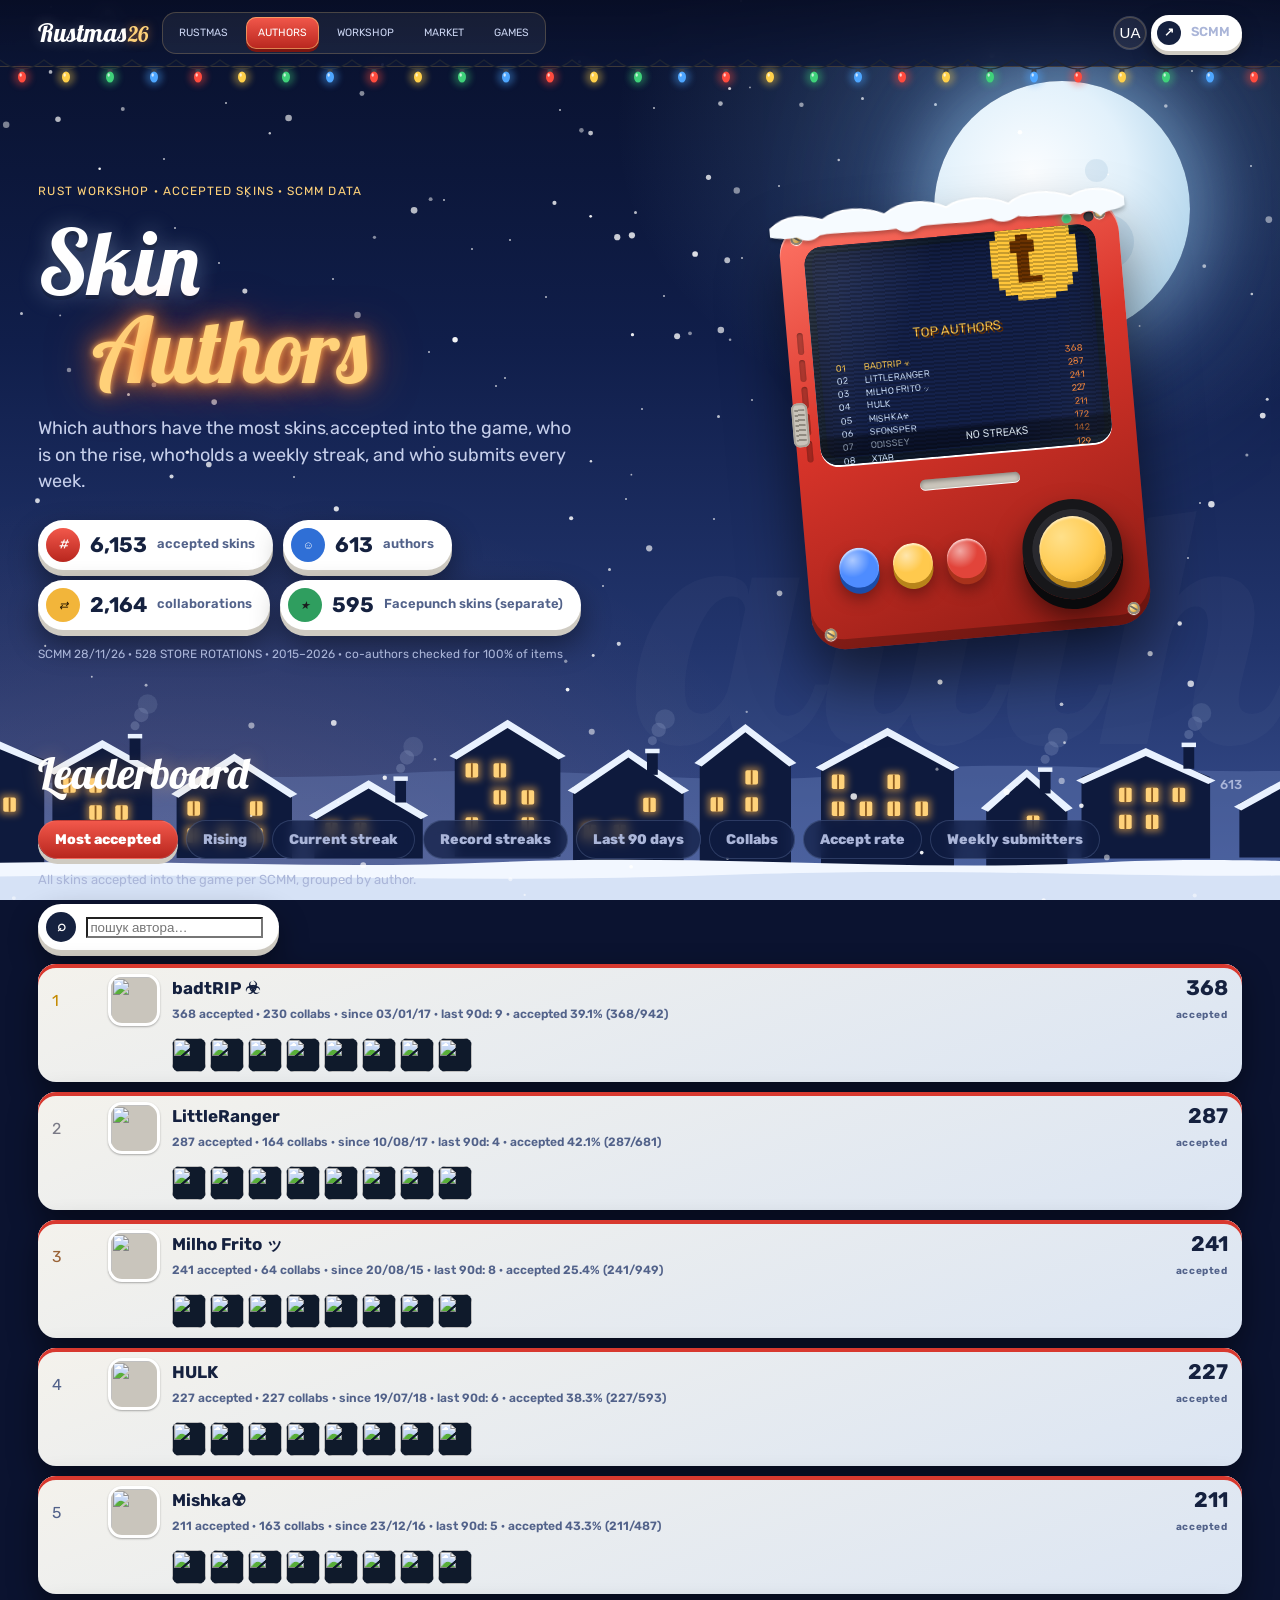
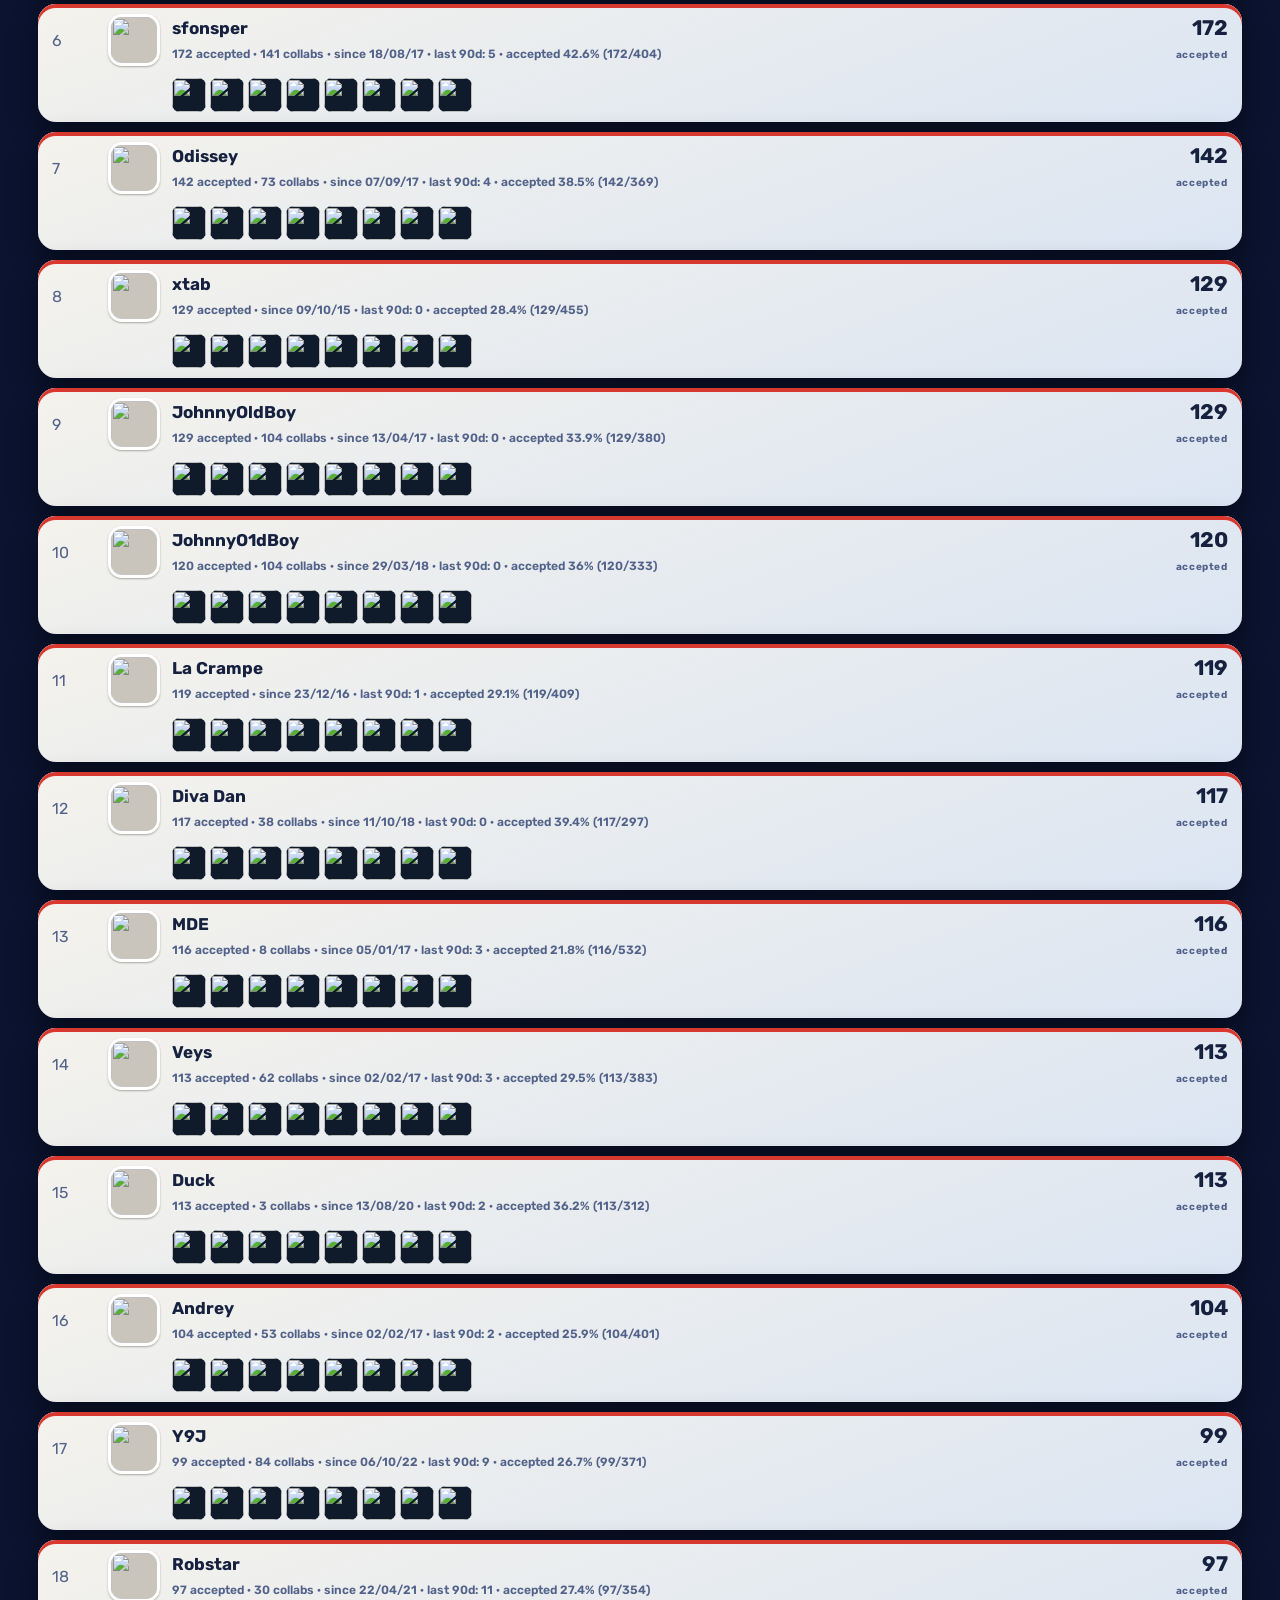
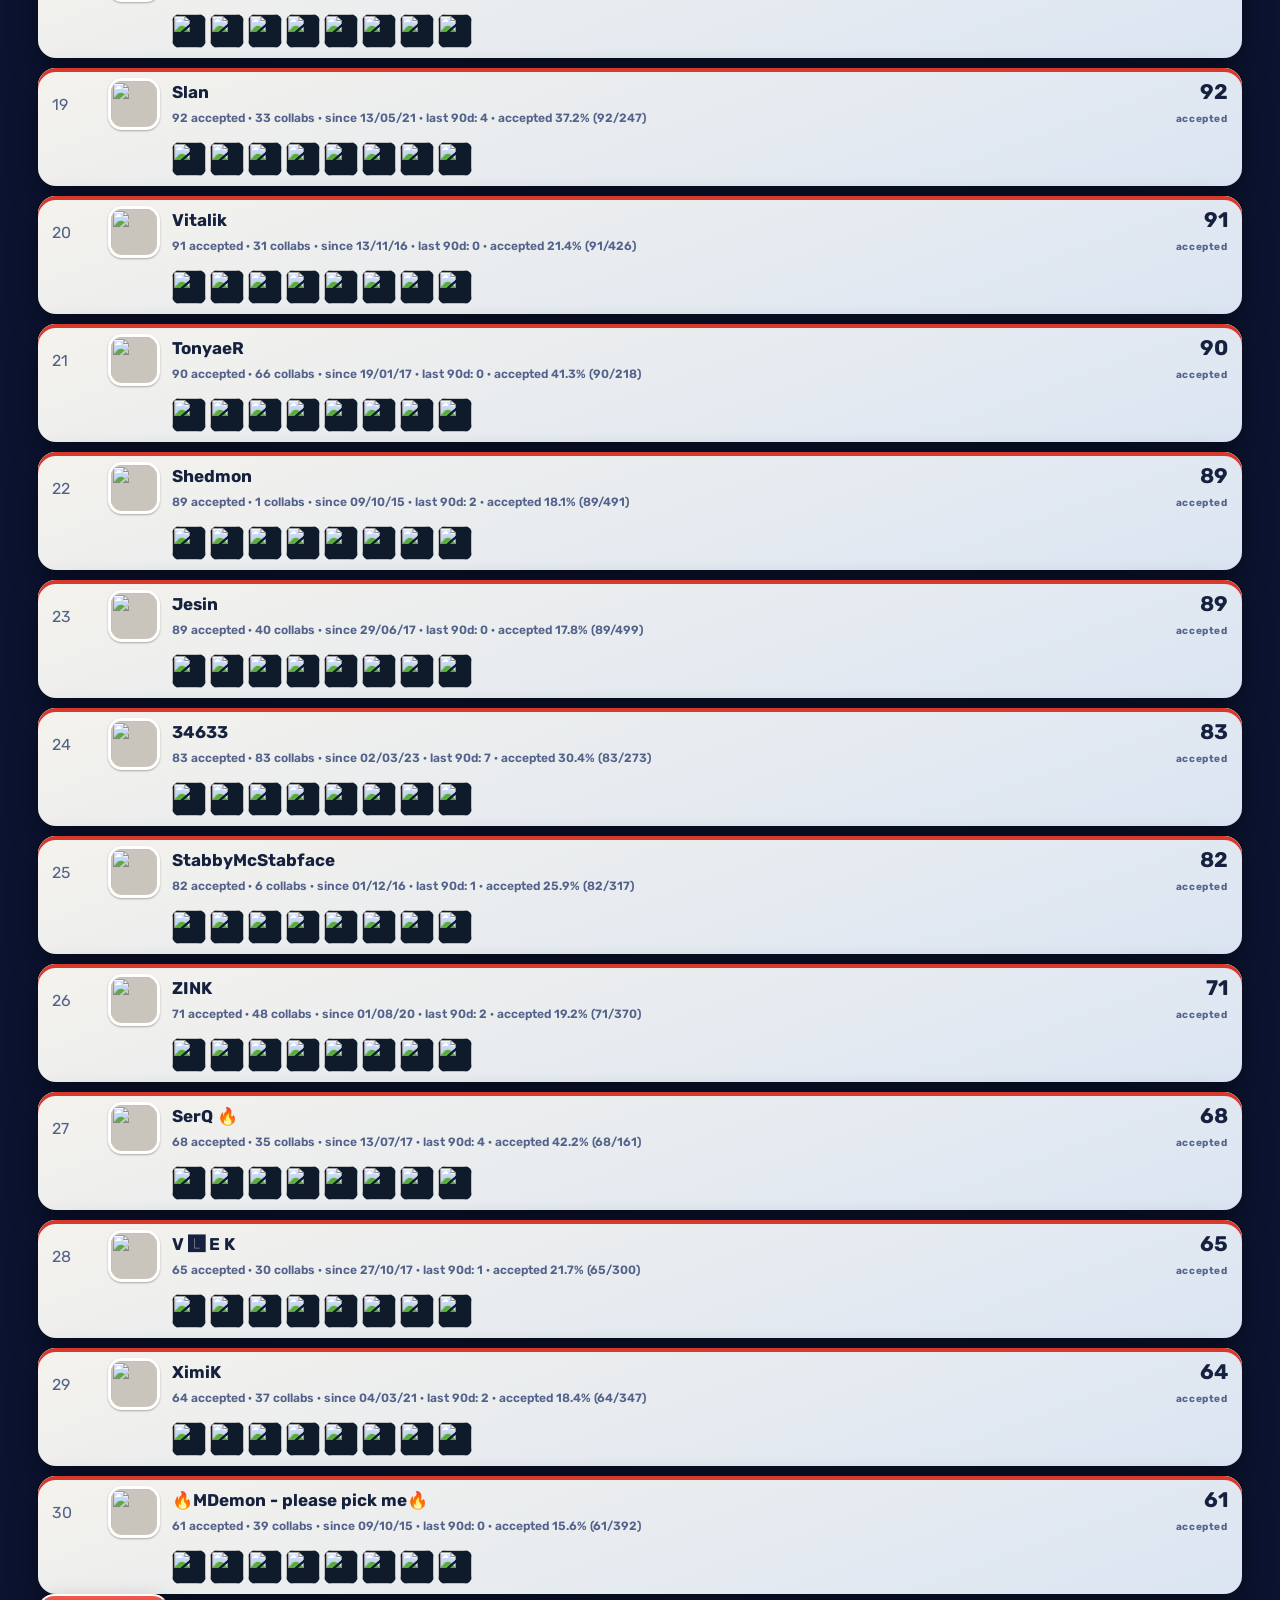
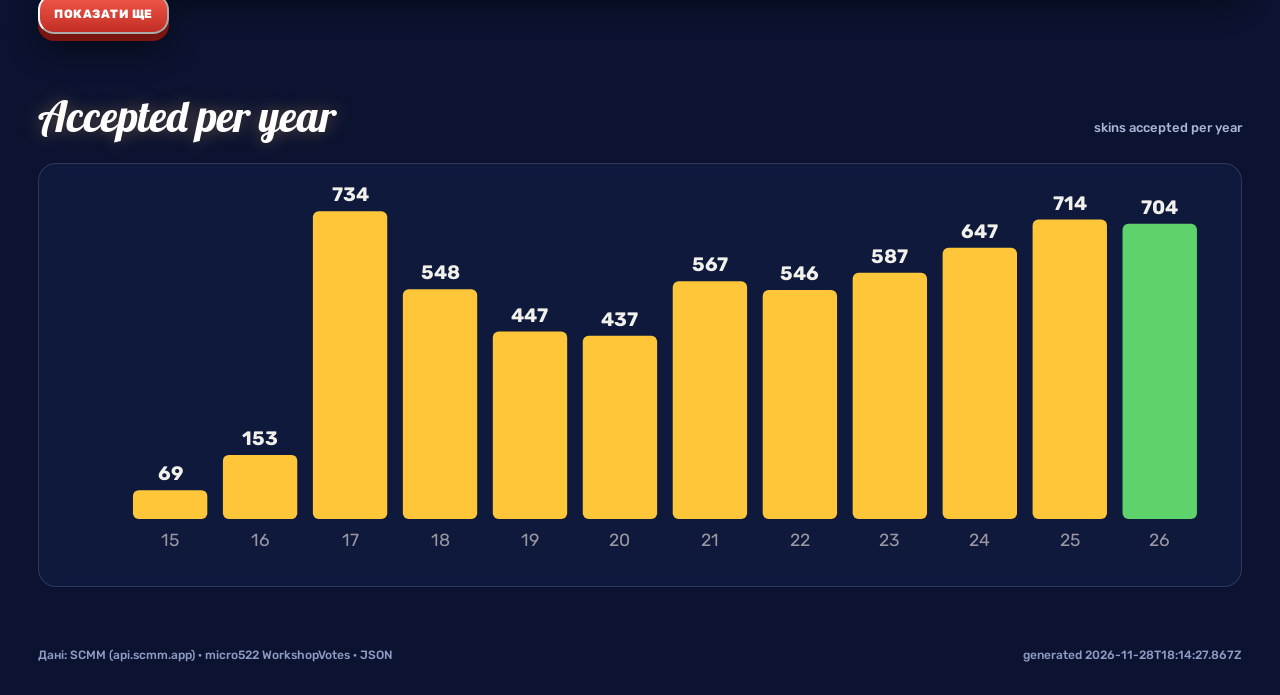
==== commit dd4a9c34: "snapshot 2026-11-28T18:14:28.593Z" ====
--- a/authors.html
+++ b/authors.html
@@ -9,9 +9,9 @@
 <meta name="theme-color" content="#0b1330">
 <link rel="manifest" href="manifest.webmanifest">
 <meta property="og:title" content="Rust Skin Authors"><meta property="og:description" content="Рейтинг авторів скінів Rust за прийнятими роботами, стріками й темпом."><meta property="og:image" content="https://twithgfaw-wq.github.io/rustober-selection/og.png">
-<link rel="stylesheet" href="fonts.css?v=mx0q88x7">
+<link rel="stylesheet" href="fonts.css?v=mx0qc8kb">
 <link rel="icon" href="icon-192.png">
-<link rel="stylesheet" href="style.css?v=mx0q88x7"><link rel="stylesheet" href="v2.css?v=mx0q88x7"><link rel="stylesheet" href="v3.css?v=mx0q88x7"><link rel="stylesheet" href="pages.css?v=mx0q88x7"><link rel="stylesheet" href="season.css?v=mx0q88x7">
+<link rel="stylesheet" href="style.css?v=mx0qc8kb"><link rel="stylesheet" href="v2.css?v=mx0qc8kb"><link rel="stylesheet" href="v3.css?v=mx0qc8kb"><link rel="stylesheet" href="pages.css?v=mx0qc8kb"><link rel="stylesheet" href="season.css?v=mx0qc8kb">
 </head>
 <body class="page ready">
 <div class="bg" aria-hidden="true"><div class="bg-grid" data-depth="0.15"></div><div class="bg-mark" data-depth="0.35">AUTHORS</div><div class="bg-noise"></div></div>
@@ -80,9 +80,9 @@
 <footer class="foot"><span>Дані: SCMM (api.scmm.app) · micro522 WorkshopVotes · <a href="authors.json">JSON</a></span><span id="footSnap"></span></footer>
 <div class="pageswitch bottom"><a href="index.html">RUSTMAS</a><a href="authors.html" class="on">AUTHORS</a><a href="workshop.html">WORKSHOP</a><a href="market.html">MARKET</a><a href="games.html">GAMES</a></div>
 <div class="toast" id="toast" hidden></div>
-<script src="authors.js?v=mx0q88x7"></script>
-<script src="i18n.js?v=mx0q88x7"></script>
-<script src="pages.js?v=mx0q88x7"></script>
-<script src="season.js?v=mx0q88x7"></script>
+<script src="authors.js?v=mx0qc8kb"></script>
+<script src="i18n.js?v=mx0qc8kb"></script>
+<script src="pages.js?v=mx0qc8kb"></script>
+<script src="season.js?v=mx0qc8kb"></script>
 </body>
 </html>
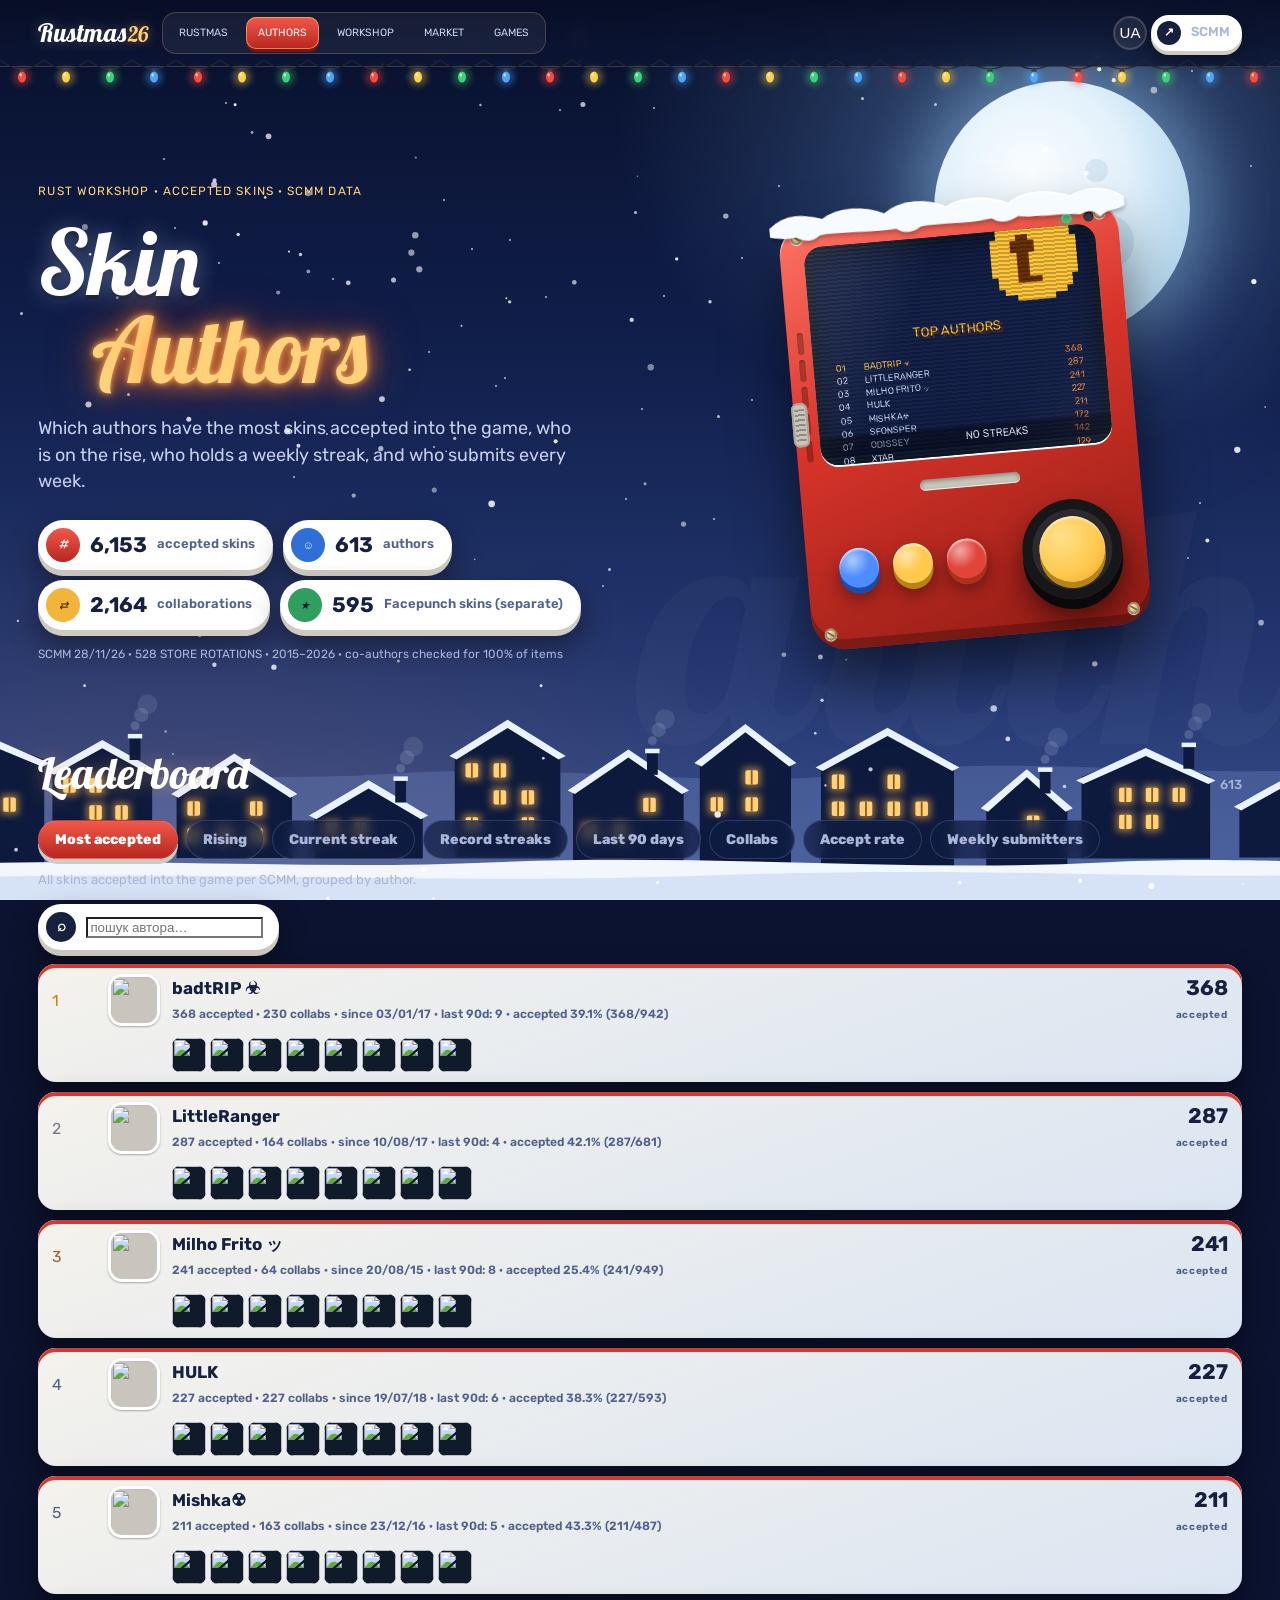
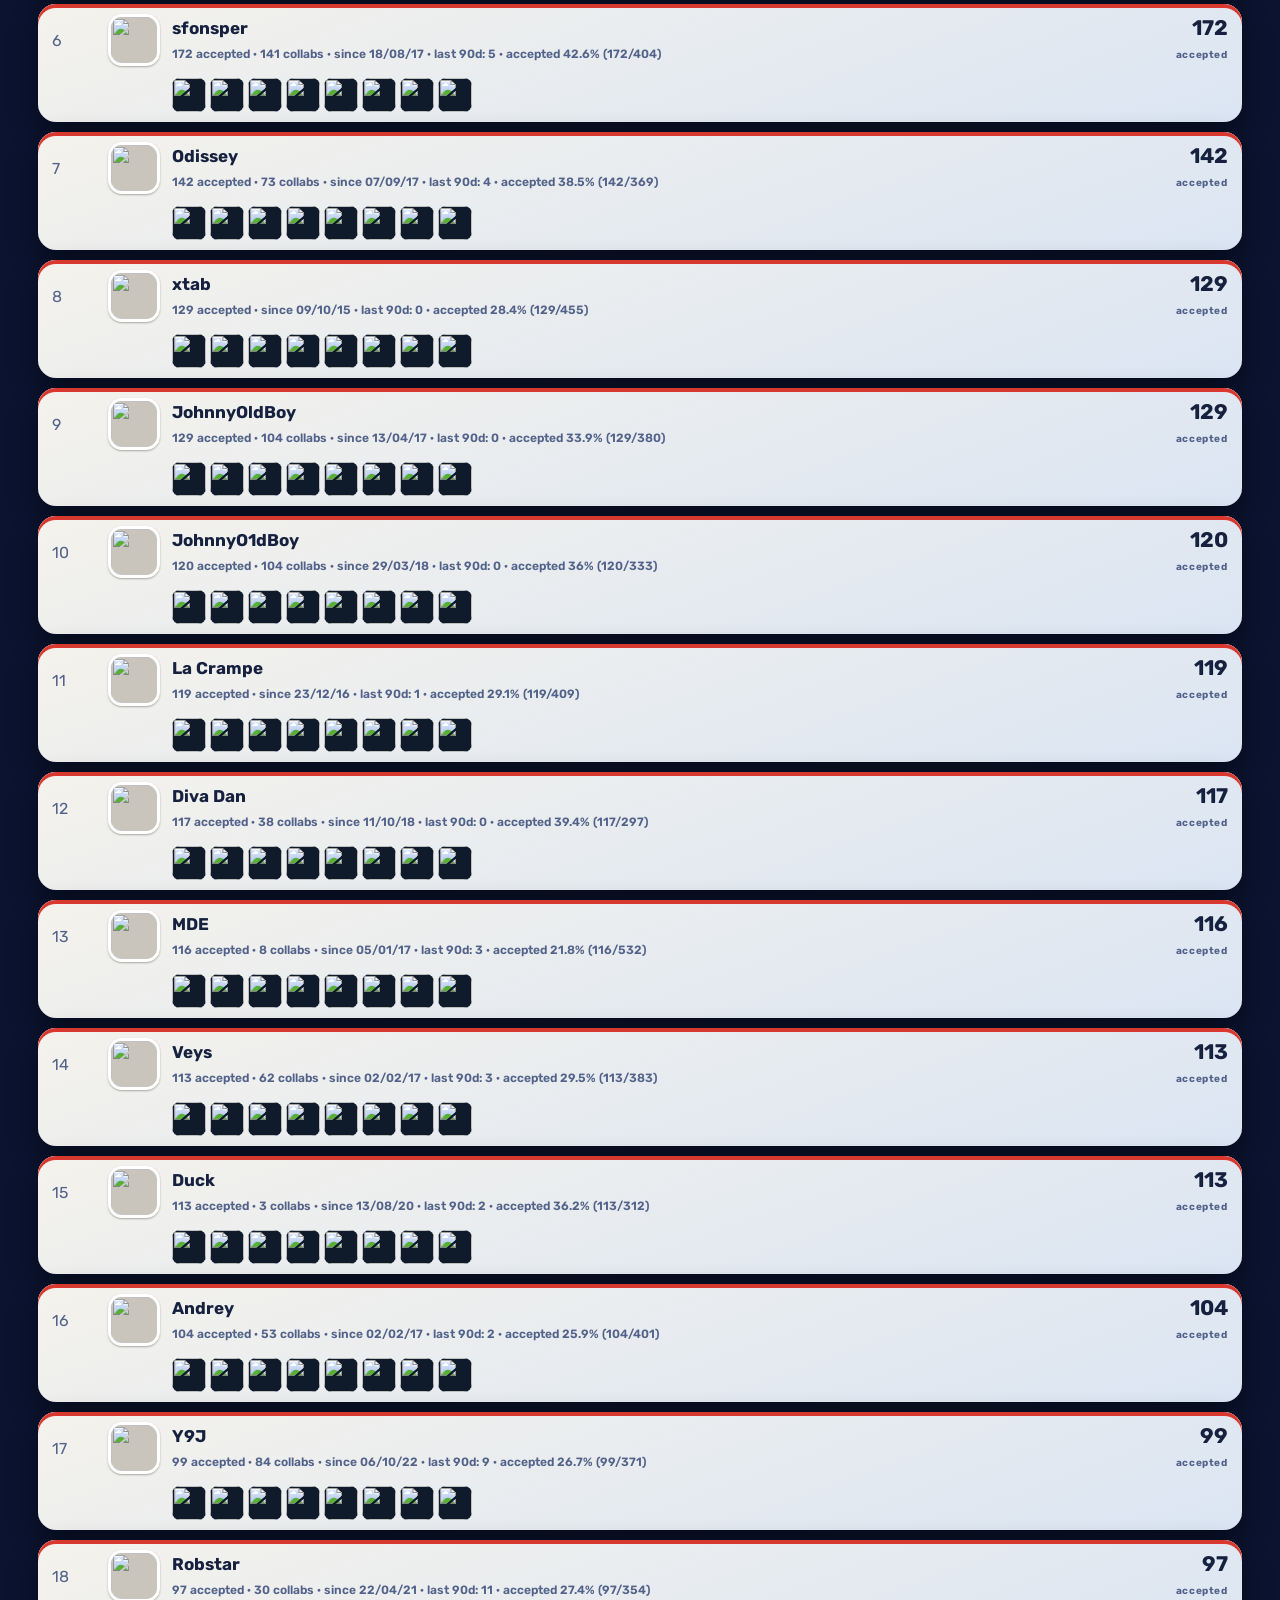
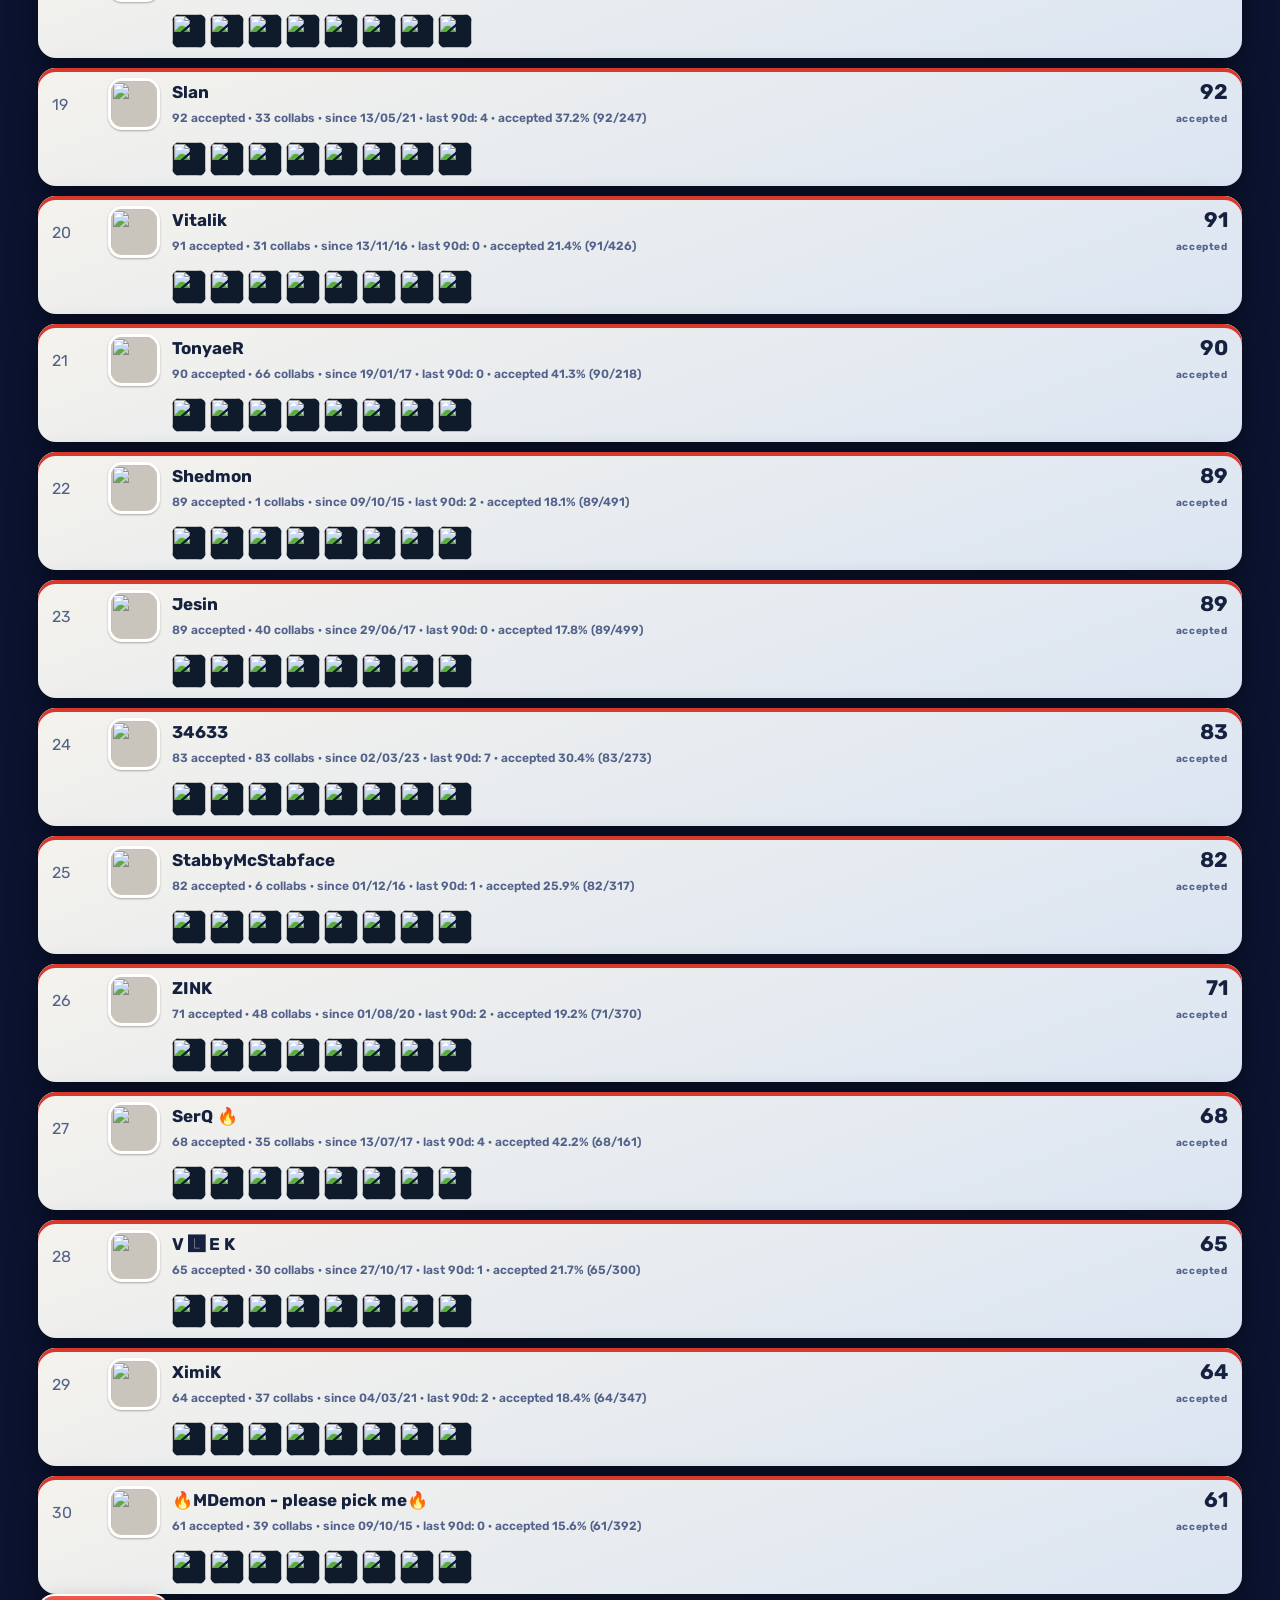
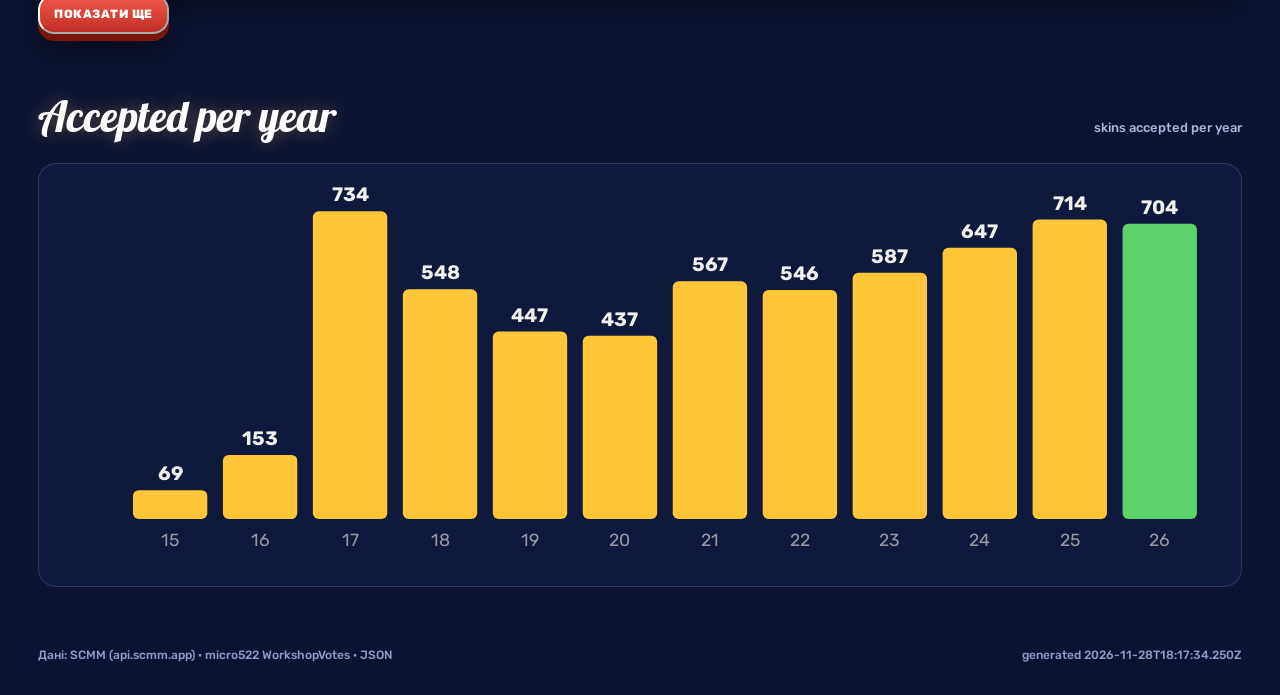
==== commit 01850771: "snapshot 2026-11-28T18:17:34.941Z" ====
--- a/authors.html
+++ b/authors.html
@@ -9,9 +9,9 @@
 <meta name="theme-color" content="#0b1330">
 <link rel="manifest" href="manifest.webmanifest">
 <meta property="og:title" content="Rust Skin Authors"><meta property="og:description" content="Рейтинг авторів скінів Rust за прийнятими роботами, стріками й темпом."><meta property="og:image" content="https://twithgfaw-wq.github.io/rustober-selection/og.png">
-<link rel="stylesheet" href="fonts.css?v=mx0qc8kb">
+<link rel="stylesheet" href="fonts.css?v=mx0qg8cm">
 <link rel="icon" href="icon-192.png">
-<link rel="stylesheet" href="style.css?v=mx0qc8kb"><link rel="stylesheet" href="v2.css?v=mx0qc8kb"><link rel="stylesheet" href="v3.css?v=mx0qc8kb"><link rel="stylesheet" href="pages.css?v=mx0qc8kb"><link rel="stylesheet" href="season.css?v=mx0qc8kb">
+<link rel="stylesheet" href="style.css?v=mx0qg8cm"><link rel="stylesheet" href="v2.css?v=mx0qg8cm"><link rel="stylesheet" href="v3.css?v=mx0qg8cm"><link rel="stylesheet" href="pages.css?v=mx0qg8cm"><link rel="stylesheet" href="season.css?v=mx0qg8cm">
 </head>
 <body class="page ready">
 <div class="bg" aria-hidden="true"><div class="bg-grid" data-depth="0.15"></div><div class="bg-mark" data-depth="0.35">AUTHORS</div><div class="bg-noise"></div></div>
@@ -80,9 +80,9 @@
 <footer class="foot"><span>Дані: SCMM (api.scmm.app) · micro522 WorkshopVotes · <a href="authors.json">JSON</a></span><span id="footSnap"></span></footer>
 <div class="pageswitch bottom"><a href="index.html">RUSTMAS</a><a href="authors.html" class="on">AUTHORS</a><a href="workshop.html">WORKSHOP</a><a href="market.html">MARKET</a><a href="games.html">GAMES</a></div>
 <div class="toast" id="toast" hidden></div>
-<script src="authors.js?v=mx0qc8kb"></script>
-<script src="i18n.js?v=mx0qc8kb"></script>
-<script src="pages.js?v=mx0qc8kb"></script>
-<script src="season.js?v=mx0qc8kb"></script>
+<script src="authors.js?v=mx0qg8cm"></script>
+<script src="i18n.js?v=mx0qg8cm"></script>
+<script src="pages.js?v=mx0qg8cm"></script>
+<script src="season.js?v=mx0qg8cm"></script>
 </body>
 </html>
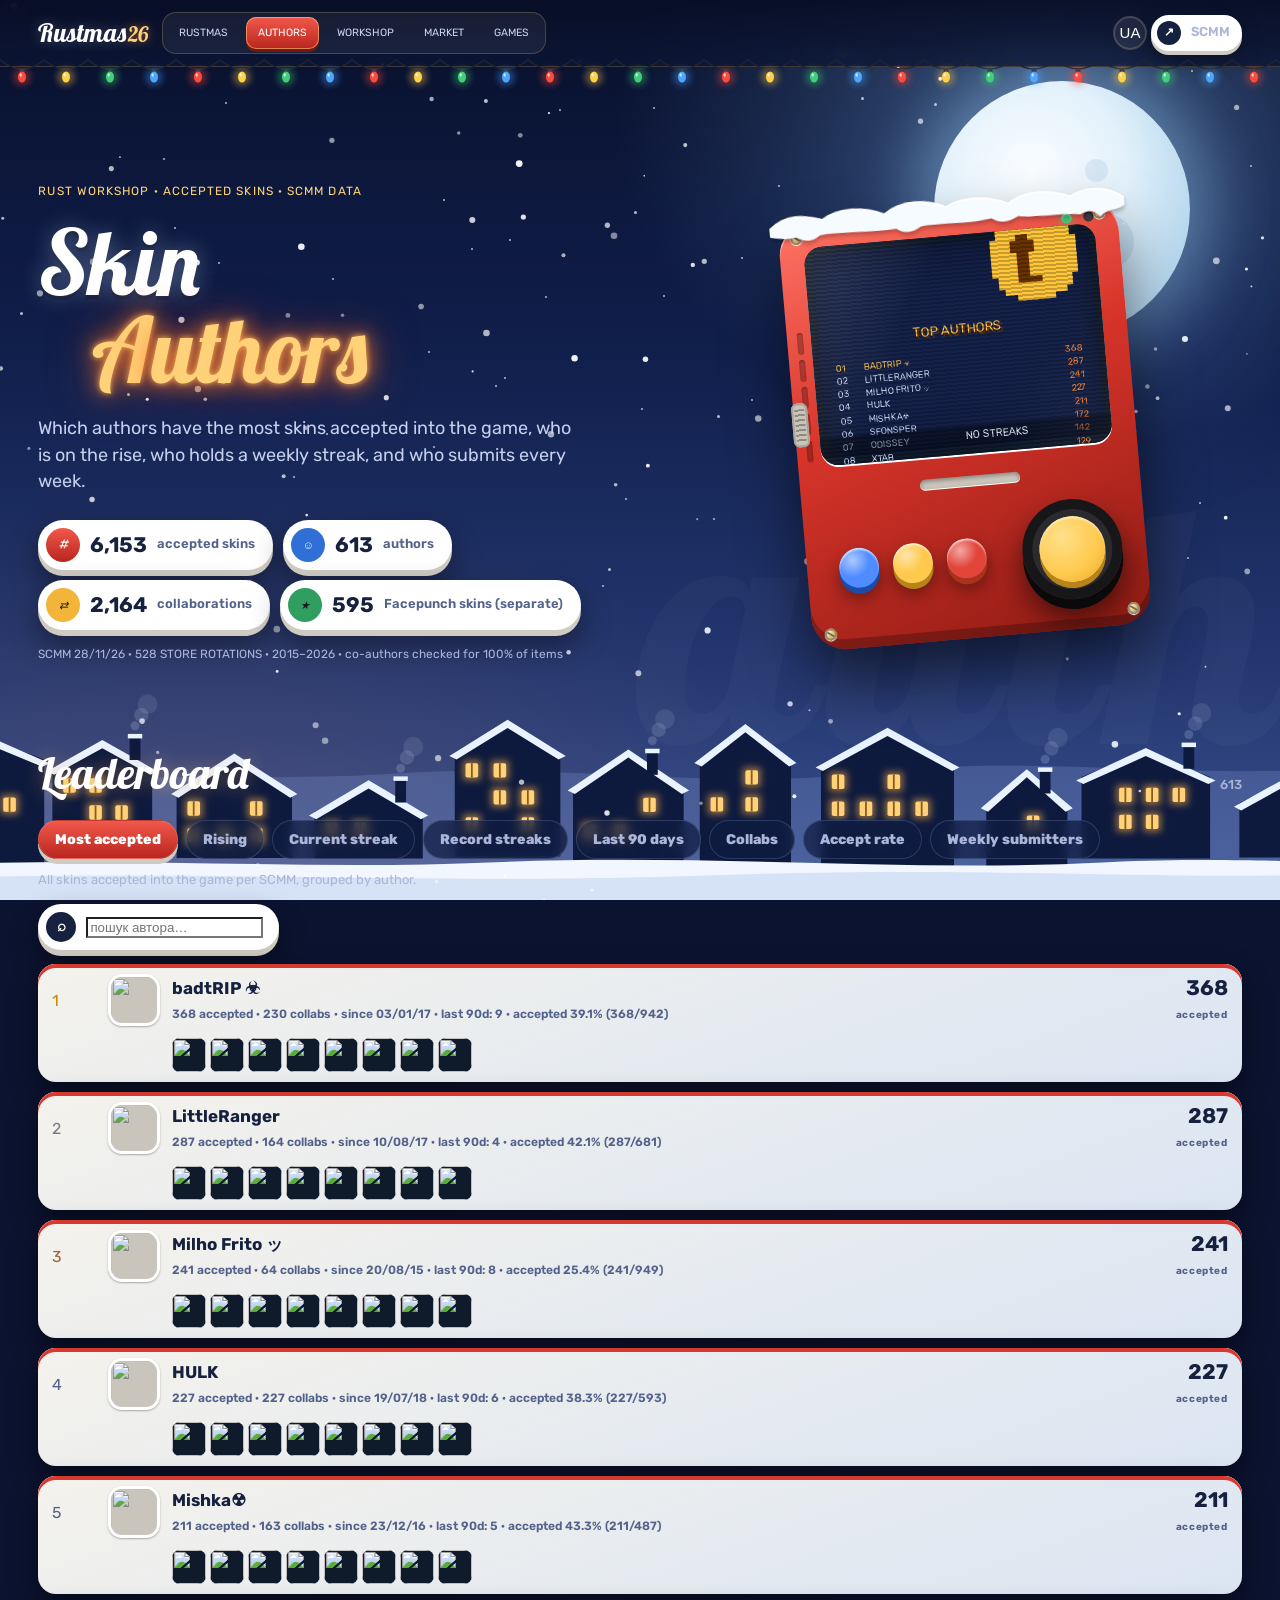
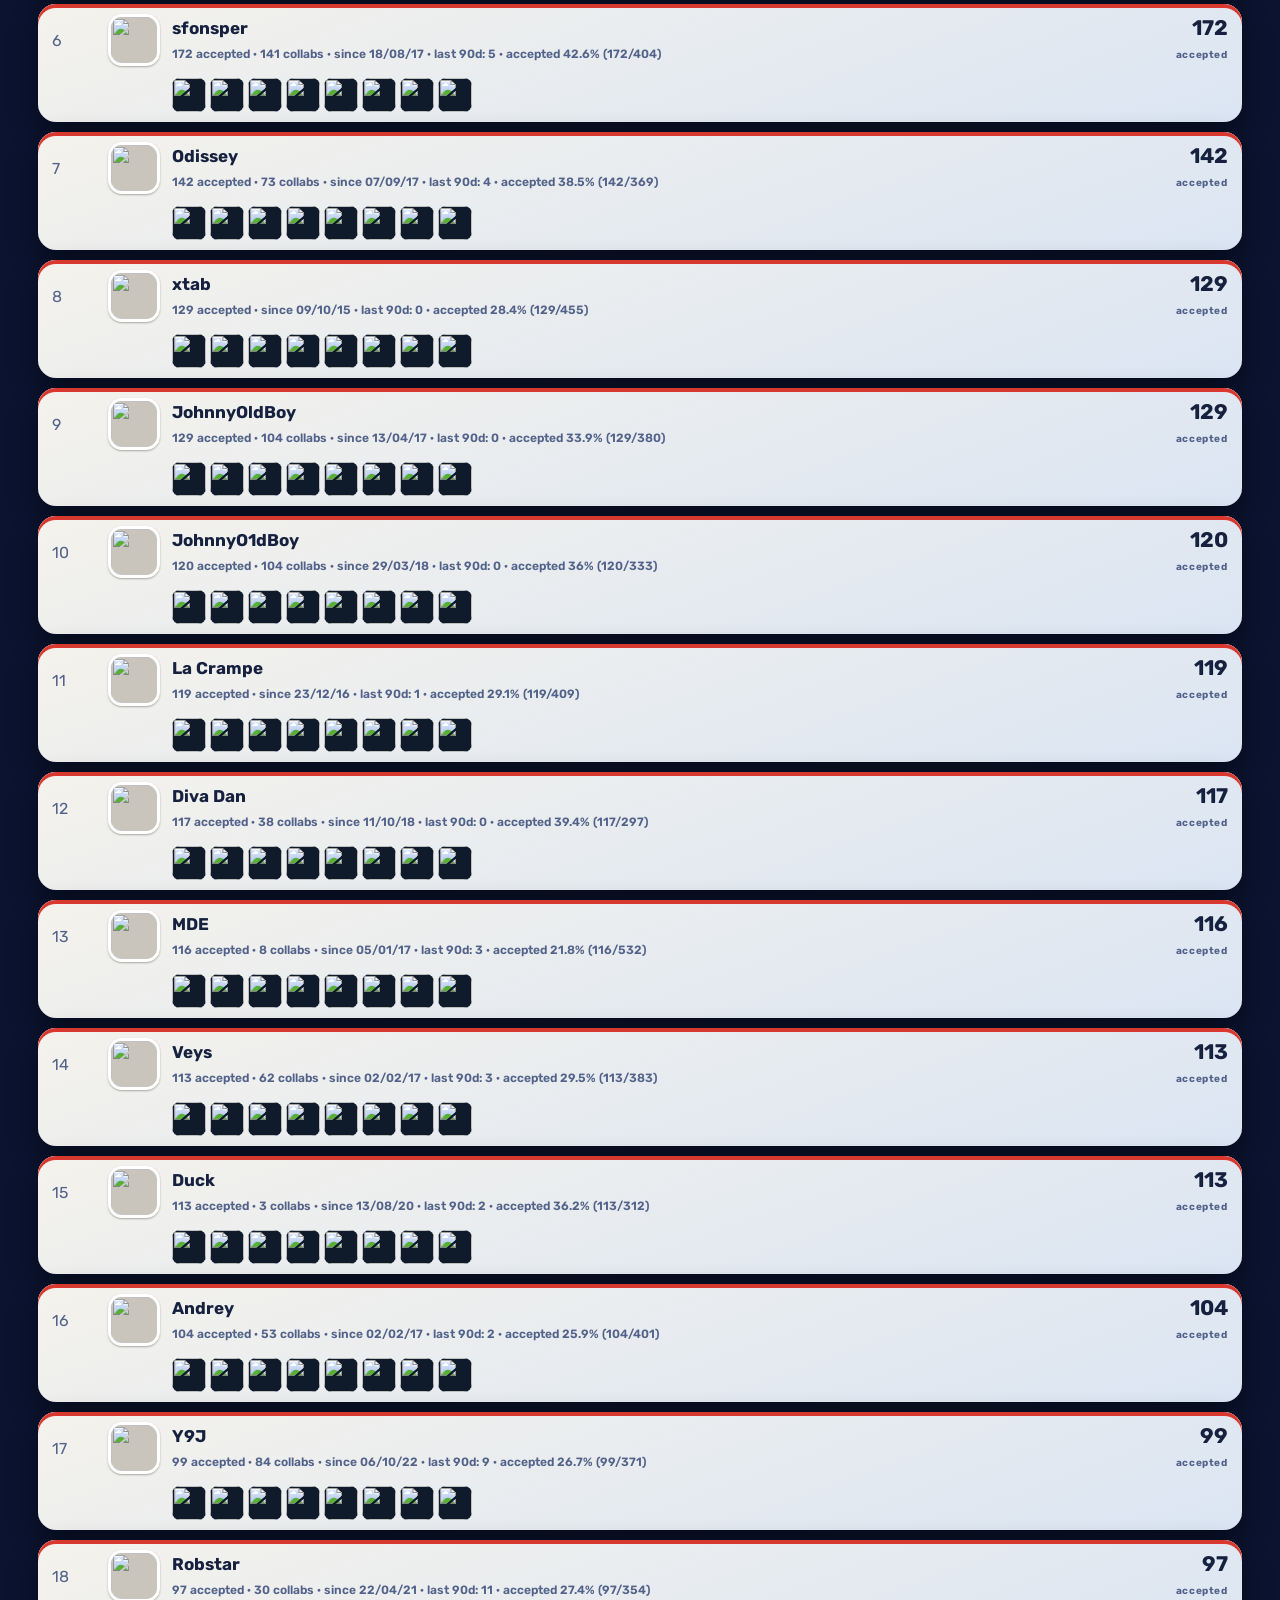
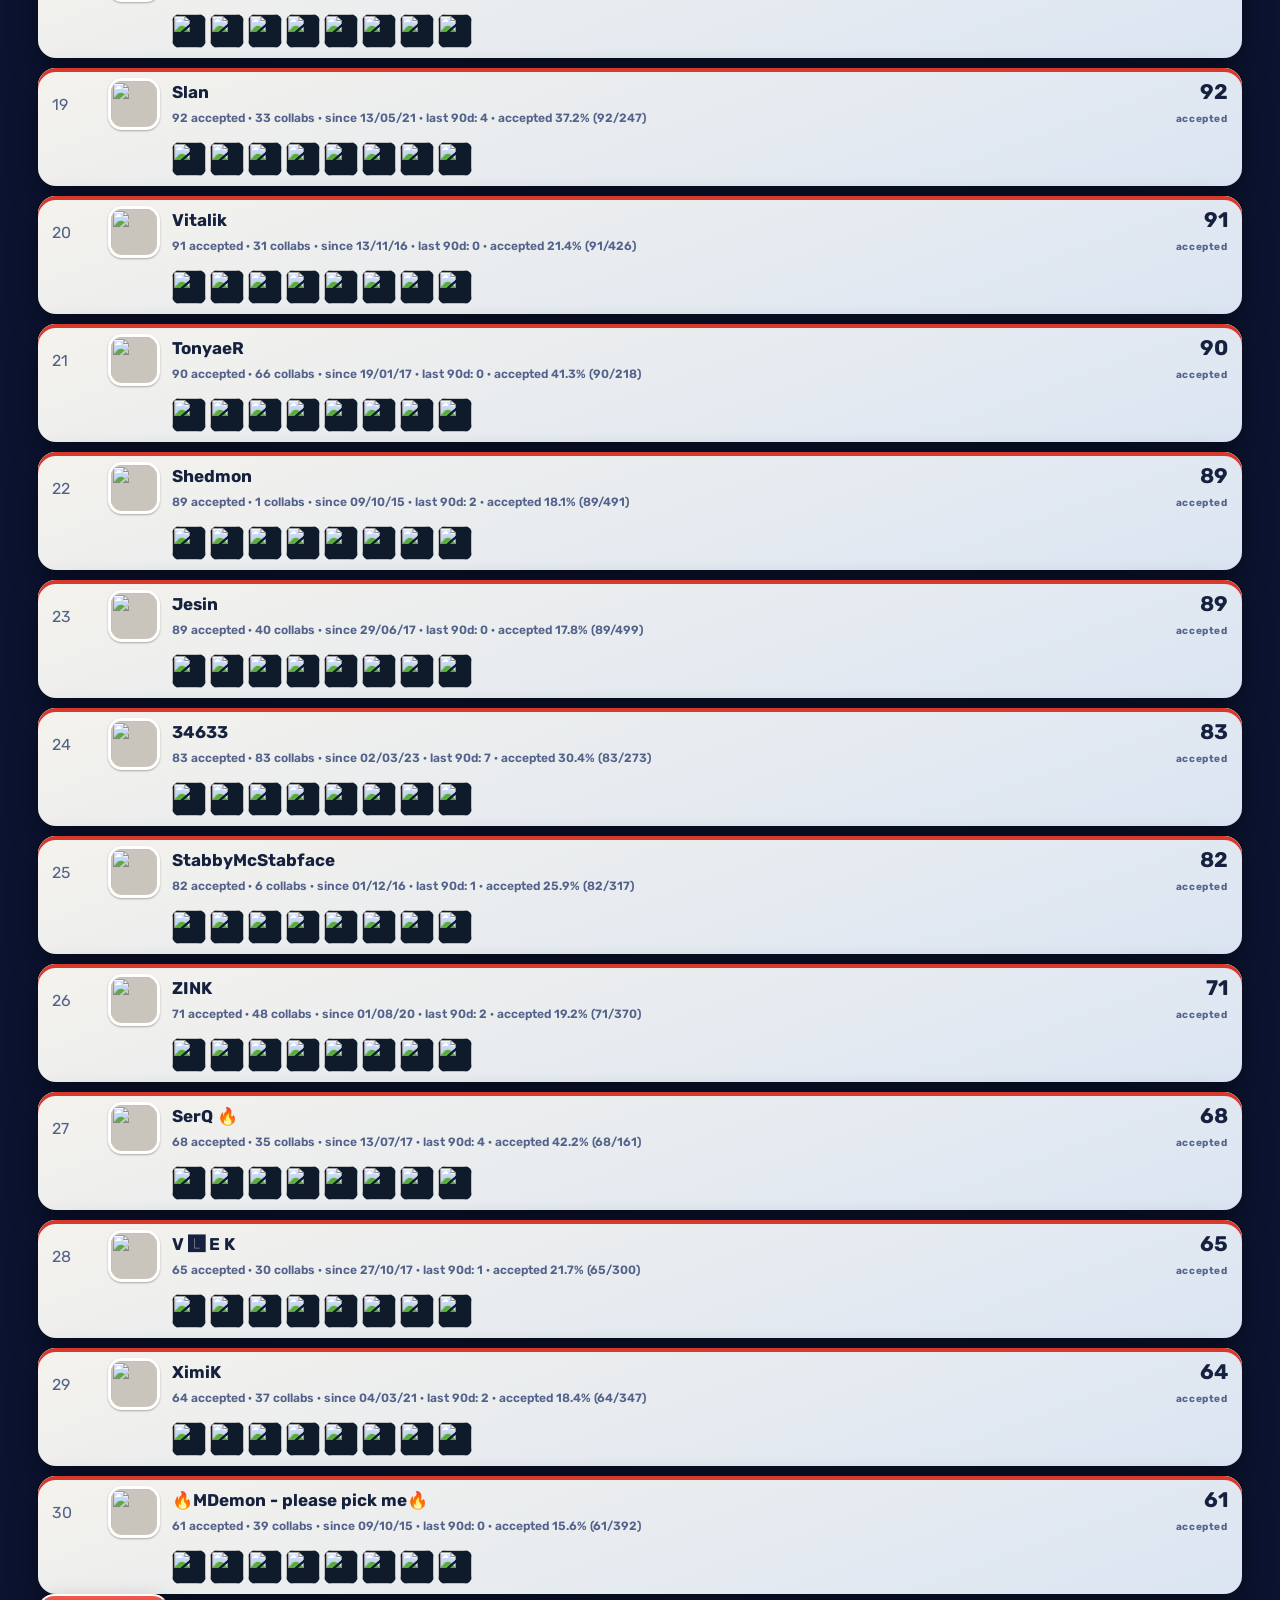
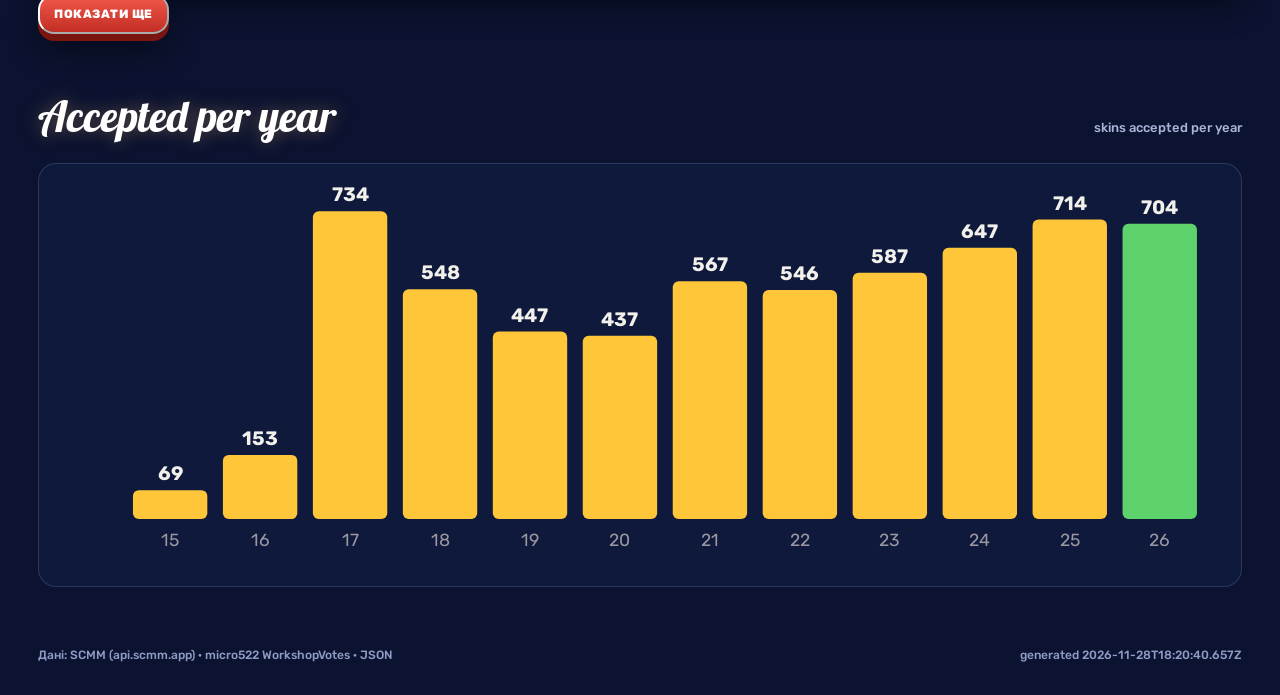
==== commit ba5f3f2a: "snapshot 2026-11-28T18:20:41.381Z" ====
--- a/authors.html
+++ b/authors.html
@@ -9,9 +9,9 @@
 <meta name="theme-color" content="#0b1330">
 <link rel="manifest" href="manifest.webmanifest">
 <meta property="og:title" content="Rust Skin Authors"><meta property="og:description" content="Рейтинг авторів скінів Rust за прийнятими роботами, стріками й темпом."><meta property="og:image" content="https://twithgfaw-wq.github.io/rustober-selection/og.png">
-<link rel="stylesheet" href="fonts.css?v=mx0qg8cm">
+<link rel="stylesheet" href="fonts.css?v=mx0qk88e">
 <link rel="icon" href="icon-192.png">
-<link rel="stylesheet" href="style.css?v=mx0qg8cm"><link rel="stylesheet" href="v2.css?v=mx0qg8cm"><link rel="stylesheet" href="v3.css?v=mx0qg8cm"><link rel="stylesheet" href="pages.css?v=mx0qg8cm"><link rel="stylesheet" href="season.css?v=mx0qg8cm">
+<link rel="stylesheet" href="style.css?v=mx0qk88e"><link rel="stylesheet" href="v2.css?v=mx0qk88e"><link rel="stylesheet" href="v3.css?v=mx0qk88e"><link rel="stylesheet" href="pages.css?v=mx0qk88e"><link rel="stylesheet" href="season.css?v=mx0qk88e">
 </head>
 <body class="page ready">
 <div class="bg" aria-hidden="true"><div class="bg-grid" data-depth="0.15"></div><div class="bg-mark" data-depth="0.35">AUTHORS</div><div class="bg-noise"></div></div>
@@ -80,9 +80,9 @@
 <footer class="foot"><span>Дані: SCMM (api.scmm.app) · micro522 WorkshopVotes · <a href="authors.json">JSON</a></span><span id="footSnap"></span></footer>
 <div class="pageswitch bottom"><a href="index.html">RUSTMAS</a><a href="authors.html" class="on">AUTHORS</a><a href="workshop.html">WORKSHOP</a><a href="market.html">MARKET</a><a href="games.html">GAMES</a></div>
 <div class="toast" id="toast" hidden></div>
-<script src="authors.js?v=mx0qg8cm"></script>
-<script src="i18n.js?v=mx0qg8cm"></script>
-<script src="pages.js?v=mx0qg8cm"></script>
-<script src="season.js?v=mx0qg8cm"></script>
+<script src="authors.js?v=mx0qk88e"></script>
+<script src="i18n.js?v=mx0qk88e"></script>
+<script src="pages.js?v=mx0qk88e"></script>
+<script src="season.js?v=mx0qk88e"></script>
 </body>
 </html>
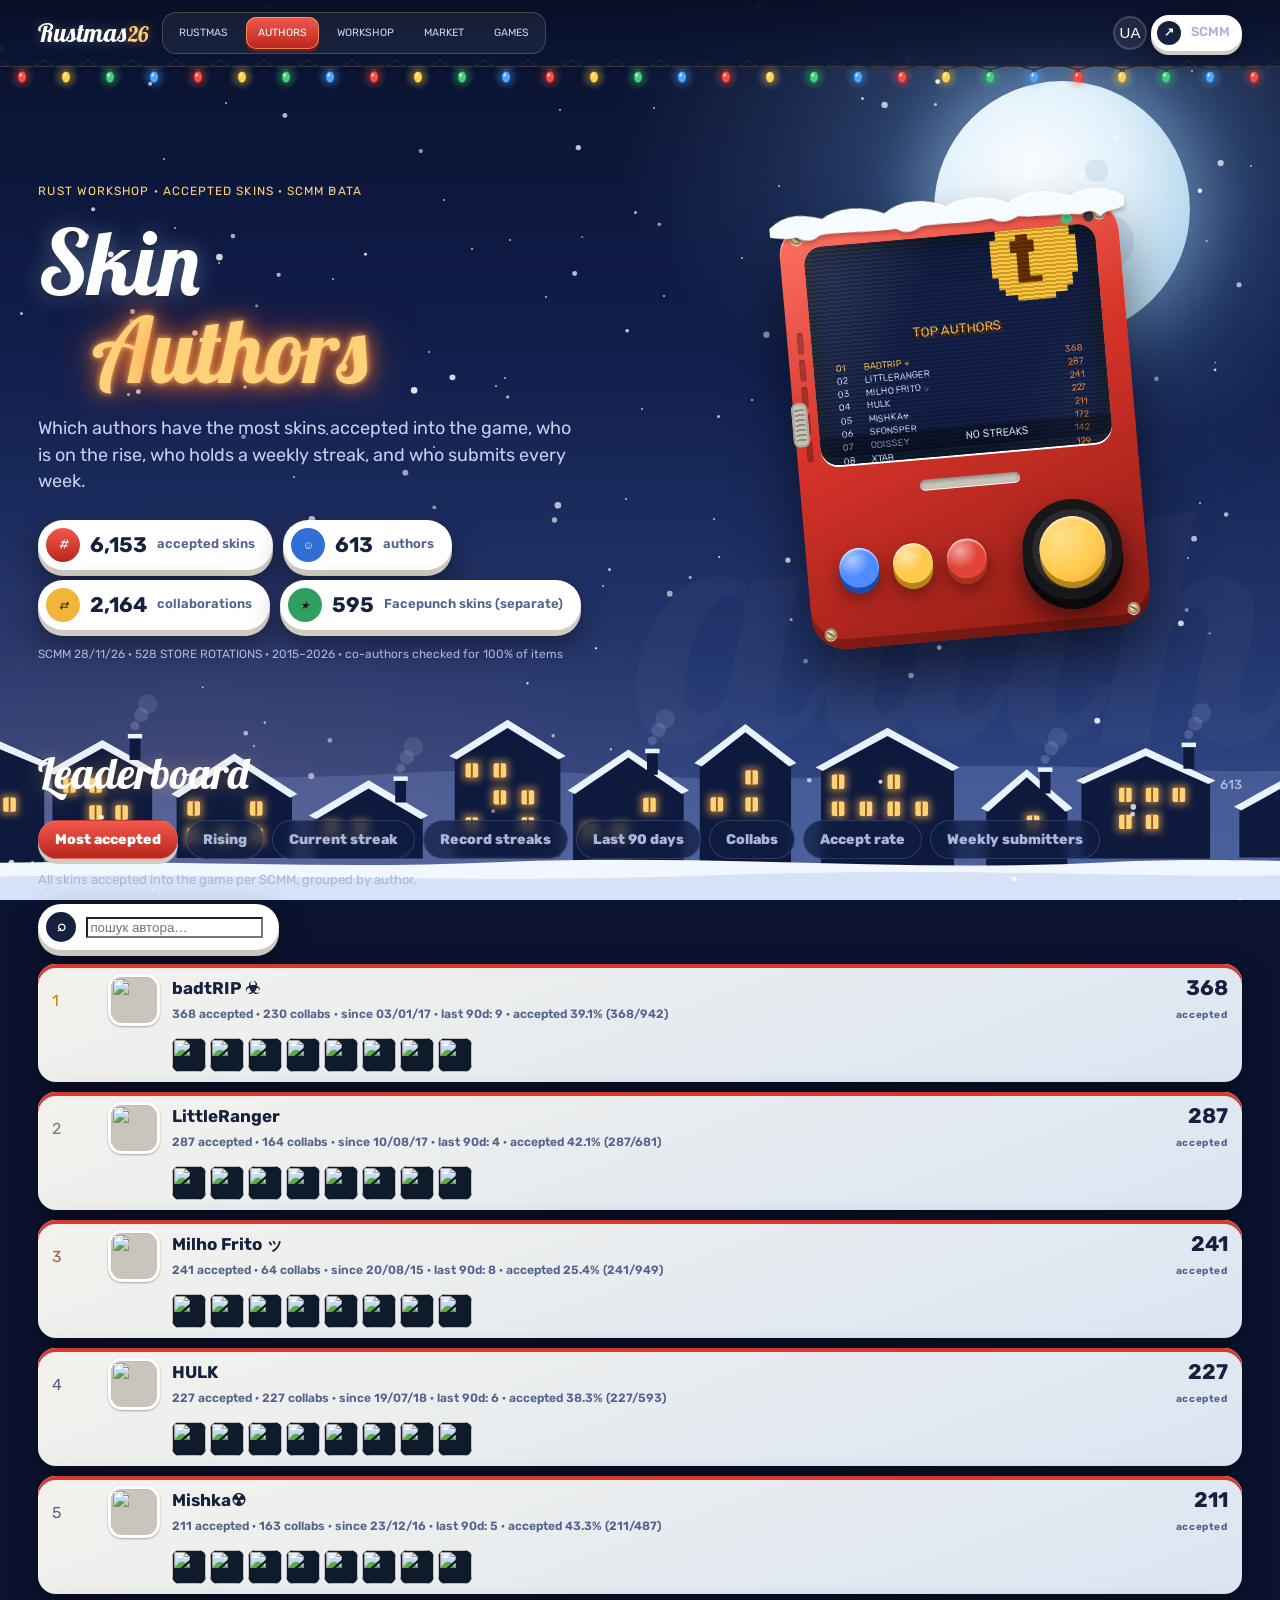
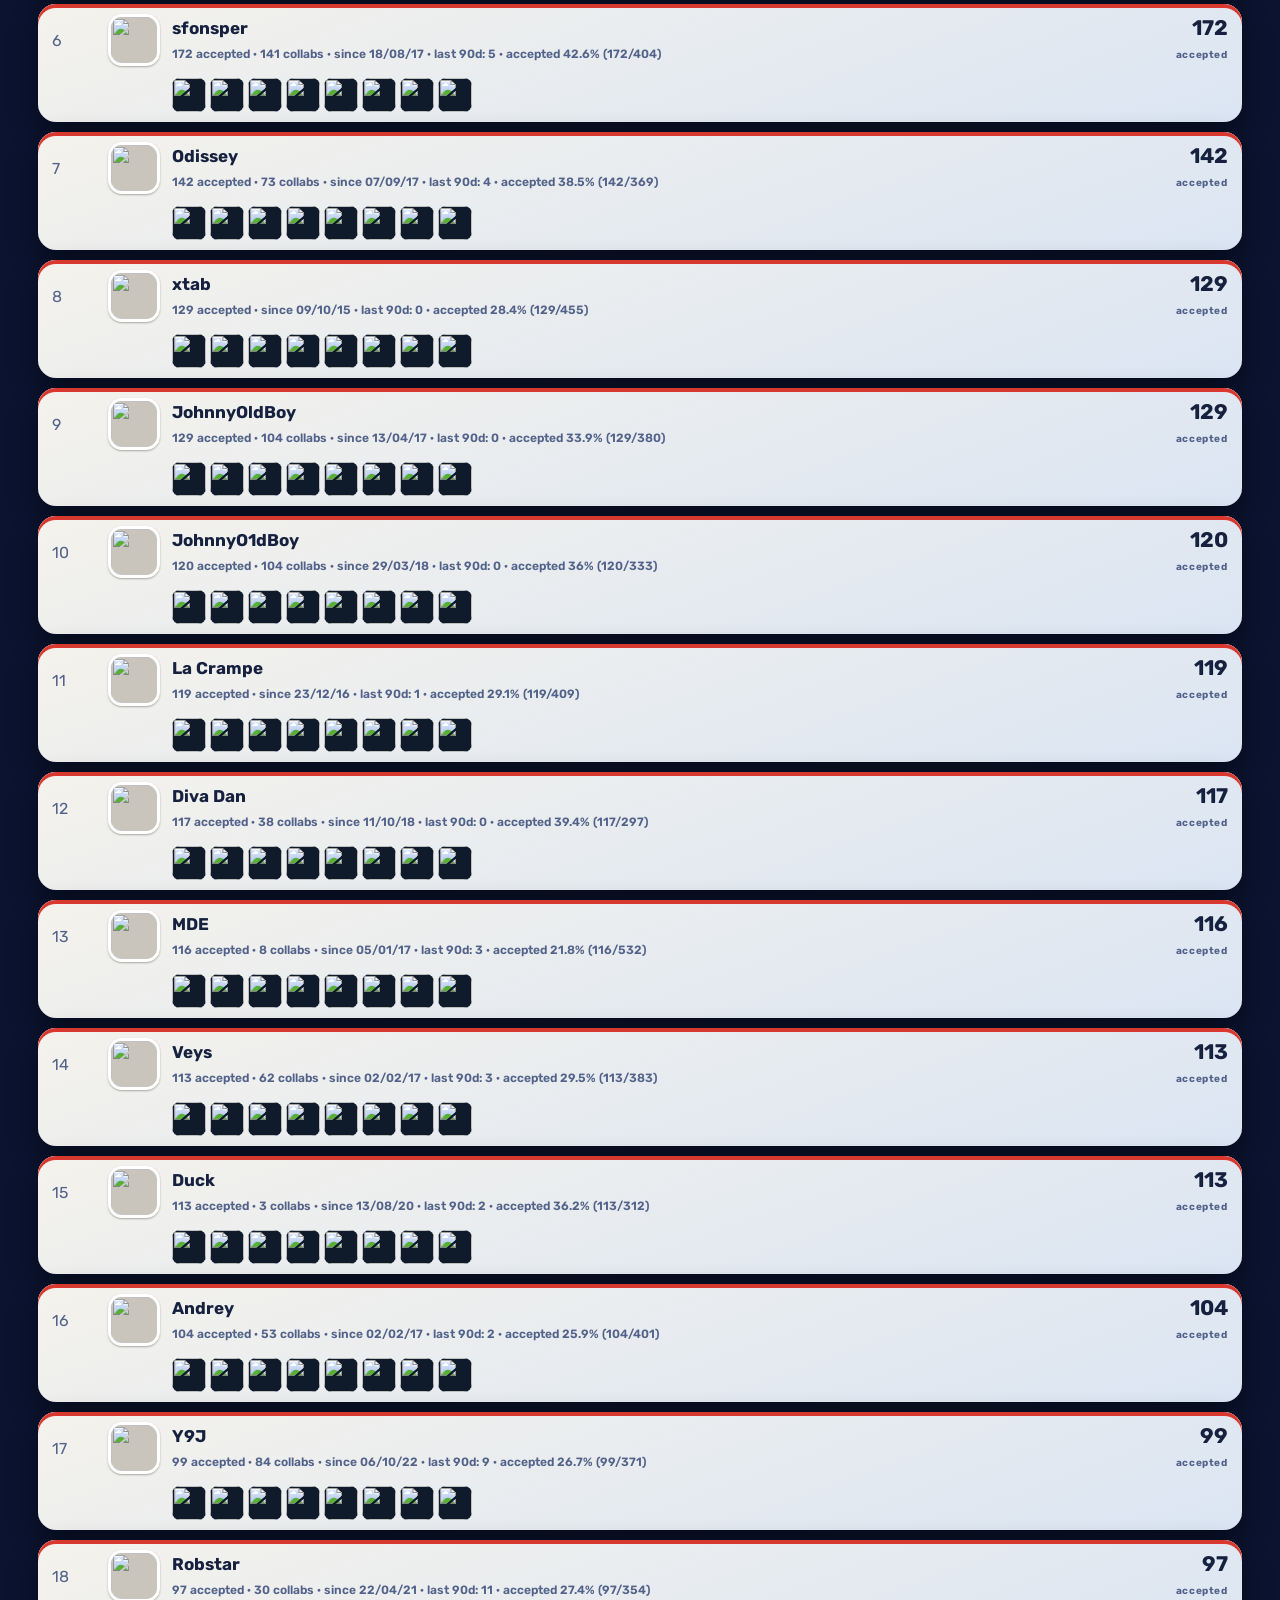
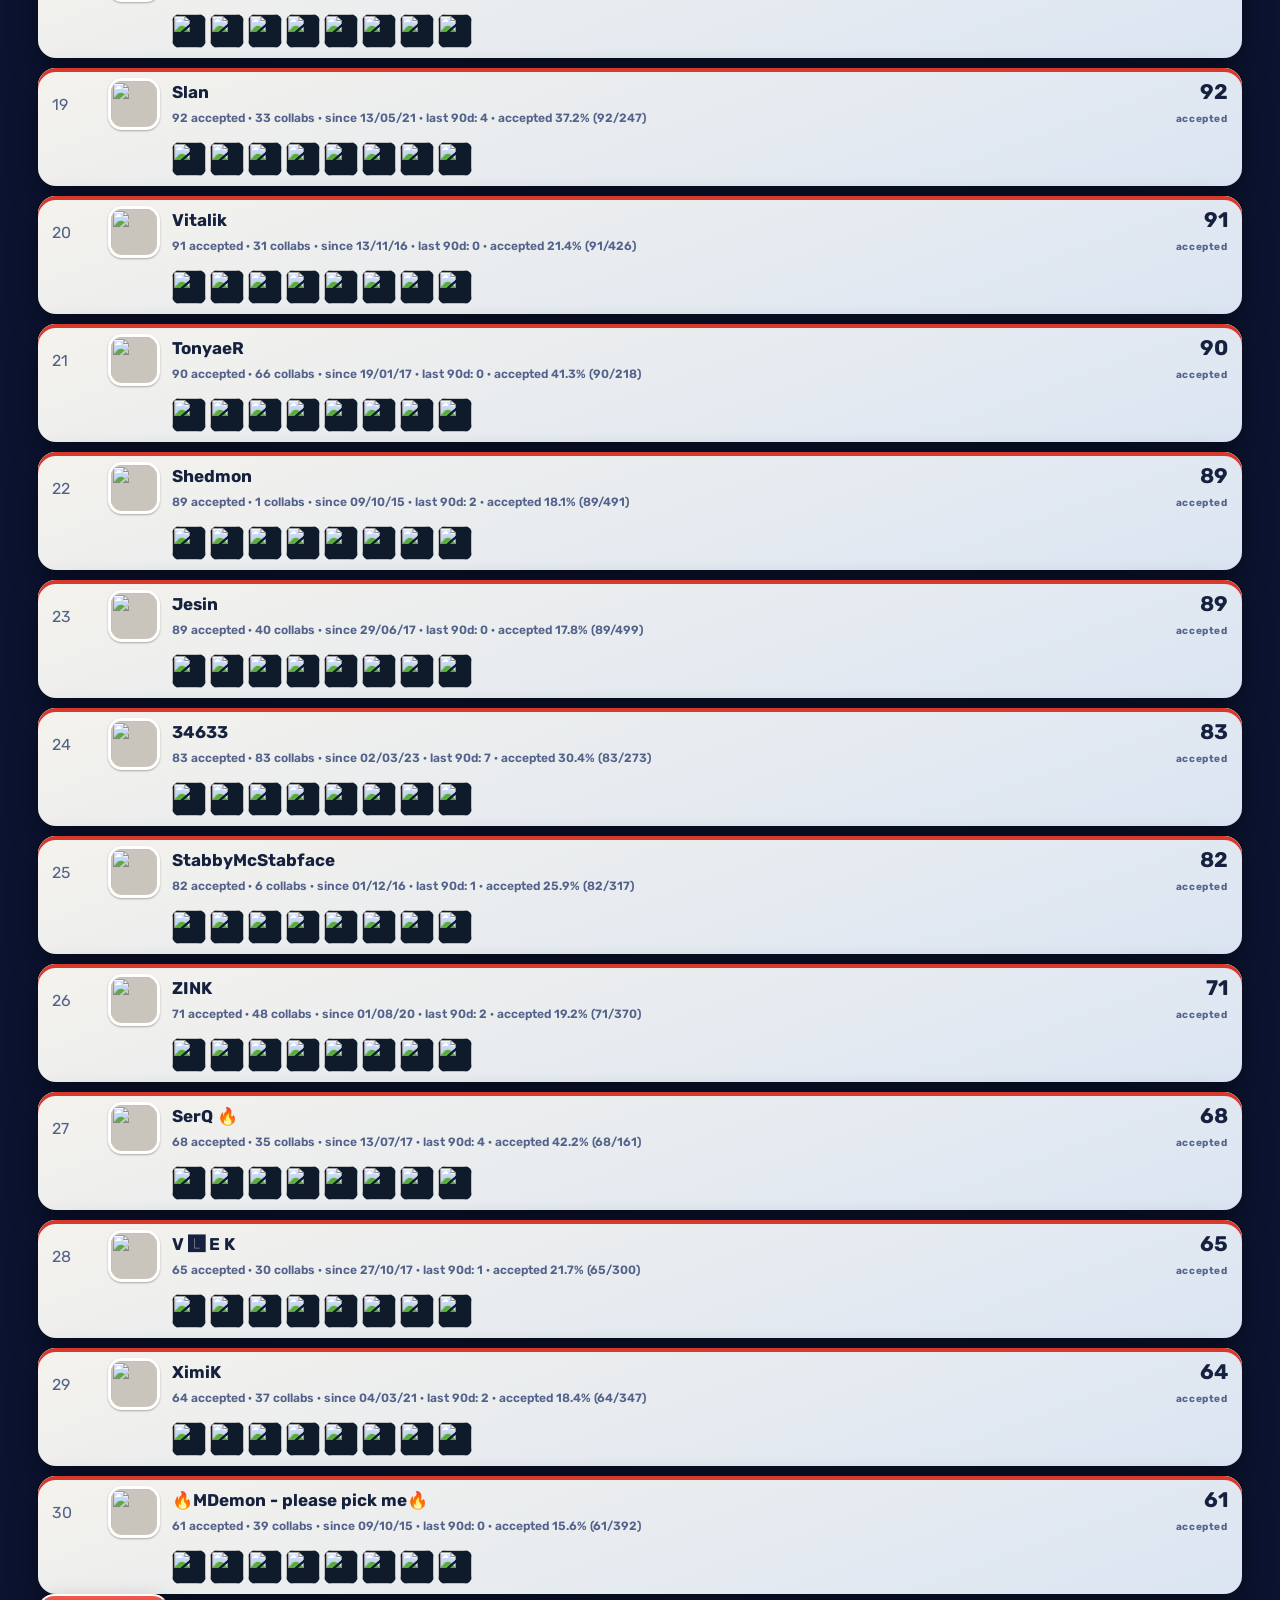
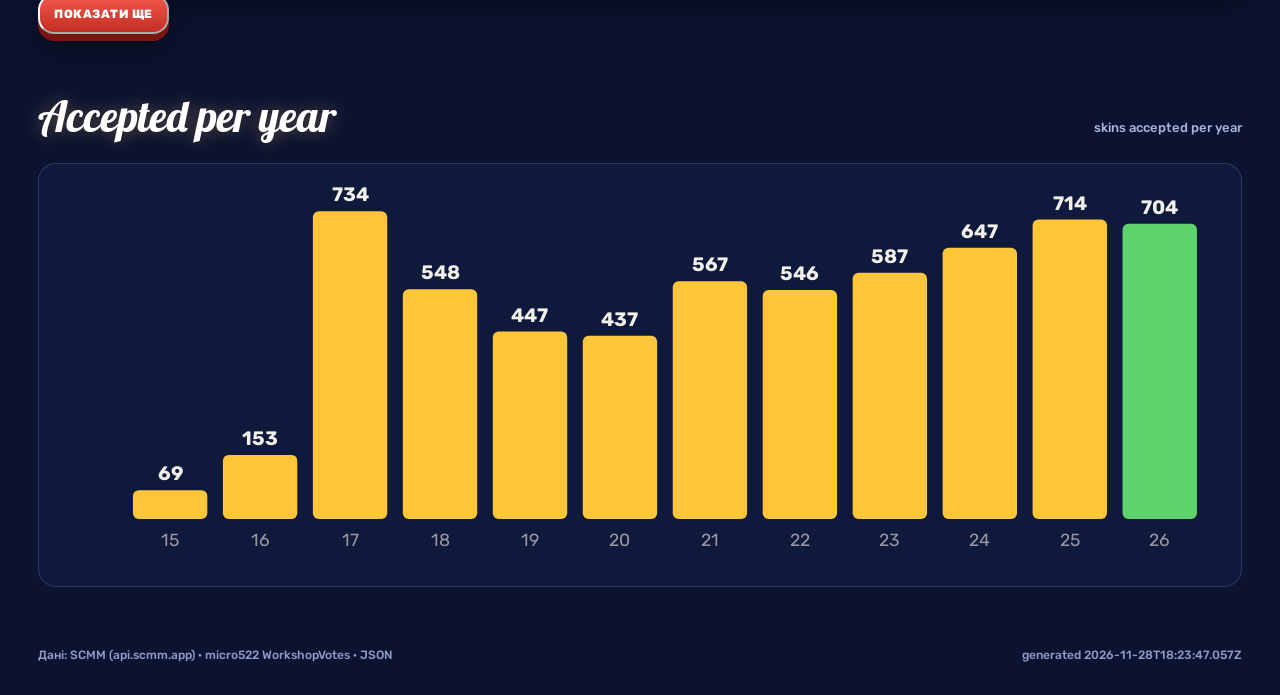
==== commit d1bc7172: "snapshot 2026-11-28T18:23:47.855Z" ====
--- a/authors.html
+++ b/authors.html
@@ -9,9 +9,9 @@
 <meta name="theme-color" content="#0b1330">
 <link rel="manifest" href="manifest.webmanifest">
 <meta property="og:title" content="Rust Skin Authors"><meta property="og:description" content="Рейтинг авторів скінів Rust за прийнятими роботами, стріками й темпом."><meta property="og:image" content="https://twithgfaw-wq.github.io/rustober-selection/og.png">
-<link rel="stylesheet" href="fonts.css?v=mx0qk88e">
+<link rel="stylesheet" href="fonts.css?v=mx0qo82w">
 <link rel="icon" href="icon-192.png">
-<link rel="stylesheet" href="style.css?v=mx0qk88e"><link rel="stylesheet" href="v2.css?v=mx0qk88e"><link rel="stylesheet" href="v3.css?v=mx0qk88e"><link rel="stylesheet" href="pages.css?v=mx0qk88e"><link rel="stylesheet" href="season.css?v=mx0qk88e">
+<link rel="stylesheet" href="style.css?v=mx0qo82w"><link rel="stylesheet" href="v2.css?v=mx0qo82w"><link rel="stylesheet" href="v3.css?v=mx0qo82w"><link rel="stylesheet" href="pages.css?v=mx0qo82w"><link rel="stylesheet" href="season.css?v=mx0qo82w">
 </head>
 <body class="page ready">
 <div class="bg" aria-hidden="true"><div class="bg-grid" data-depth="0.15"></div><div class="bg-mark" data-depth="0.35">AUTHORS</div><div class="bg-noise"></div></div>
@@ -80,9 +80,9 @@
 <footer class="foot"><span>Дані: SCMM (api.scmm.app) · micro522 WorkshopVotes · <a href="authors.json">JSON</a></span><span id="footSnap"></span></footer>
 <div class="pageswitch bottom"><a href="index.html">RUSTMAS</a><a href="authors.html" class="on">AUTHORS</a><a href="workshop.html">WORKSHOP</a><a href="market.html">MARKET</a><a href="games.html">GAMES</a></div>
 <div class="toast" id="toast" hidden></div>
-<script src="authors.js?v=mx0qk88e"></script>
-<script src="i18n.js?v=mx0qk88e"></script>
-<script src="pages.js?v=mx0qk88e"></script>
-<script src="season.js?v=mx0qk88e"></script>
+<script src="authors.js?v=mx0qo82w"></script>
+<script src="i18n.js?v=mx0qo82w"></script>
+<script src="pages.js?v=mx0qo82w"></script>
+<script src="season.js?v=mx0qo82w"></script>
 </body>
 </html>
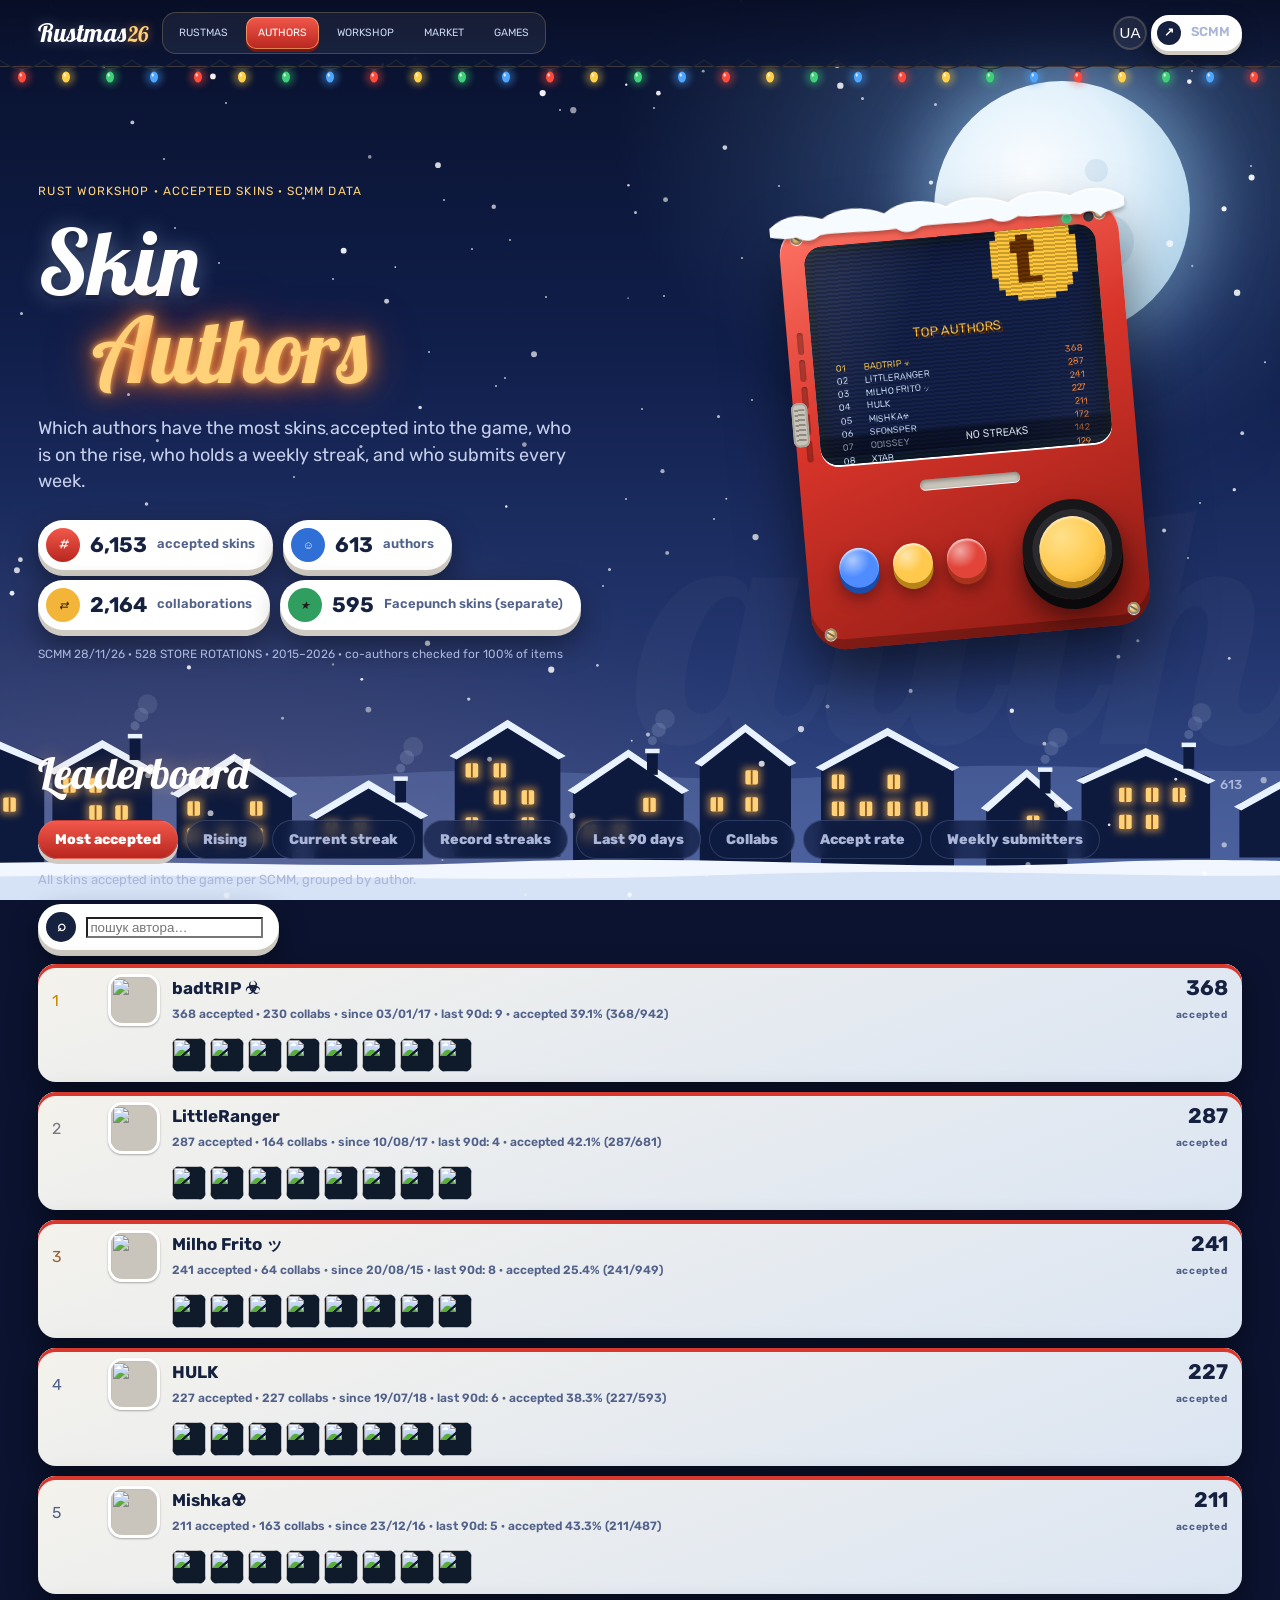
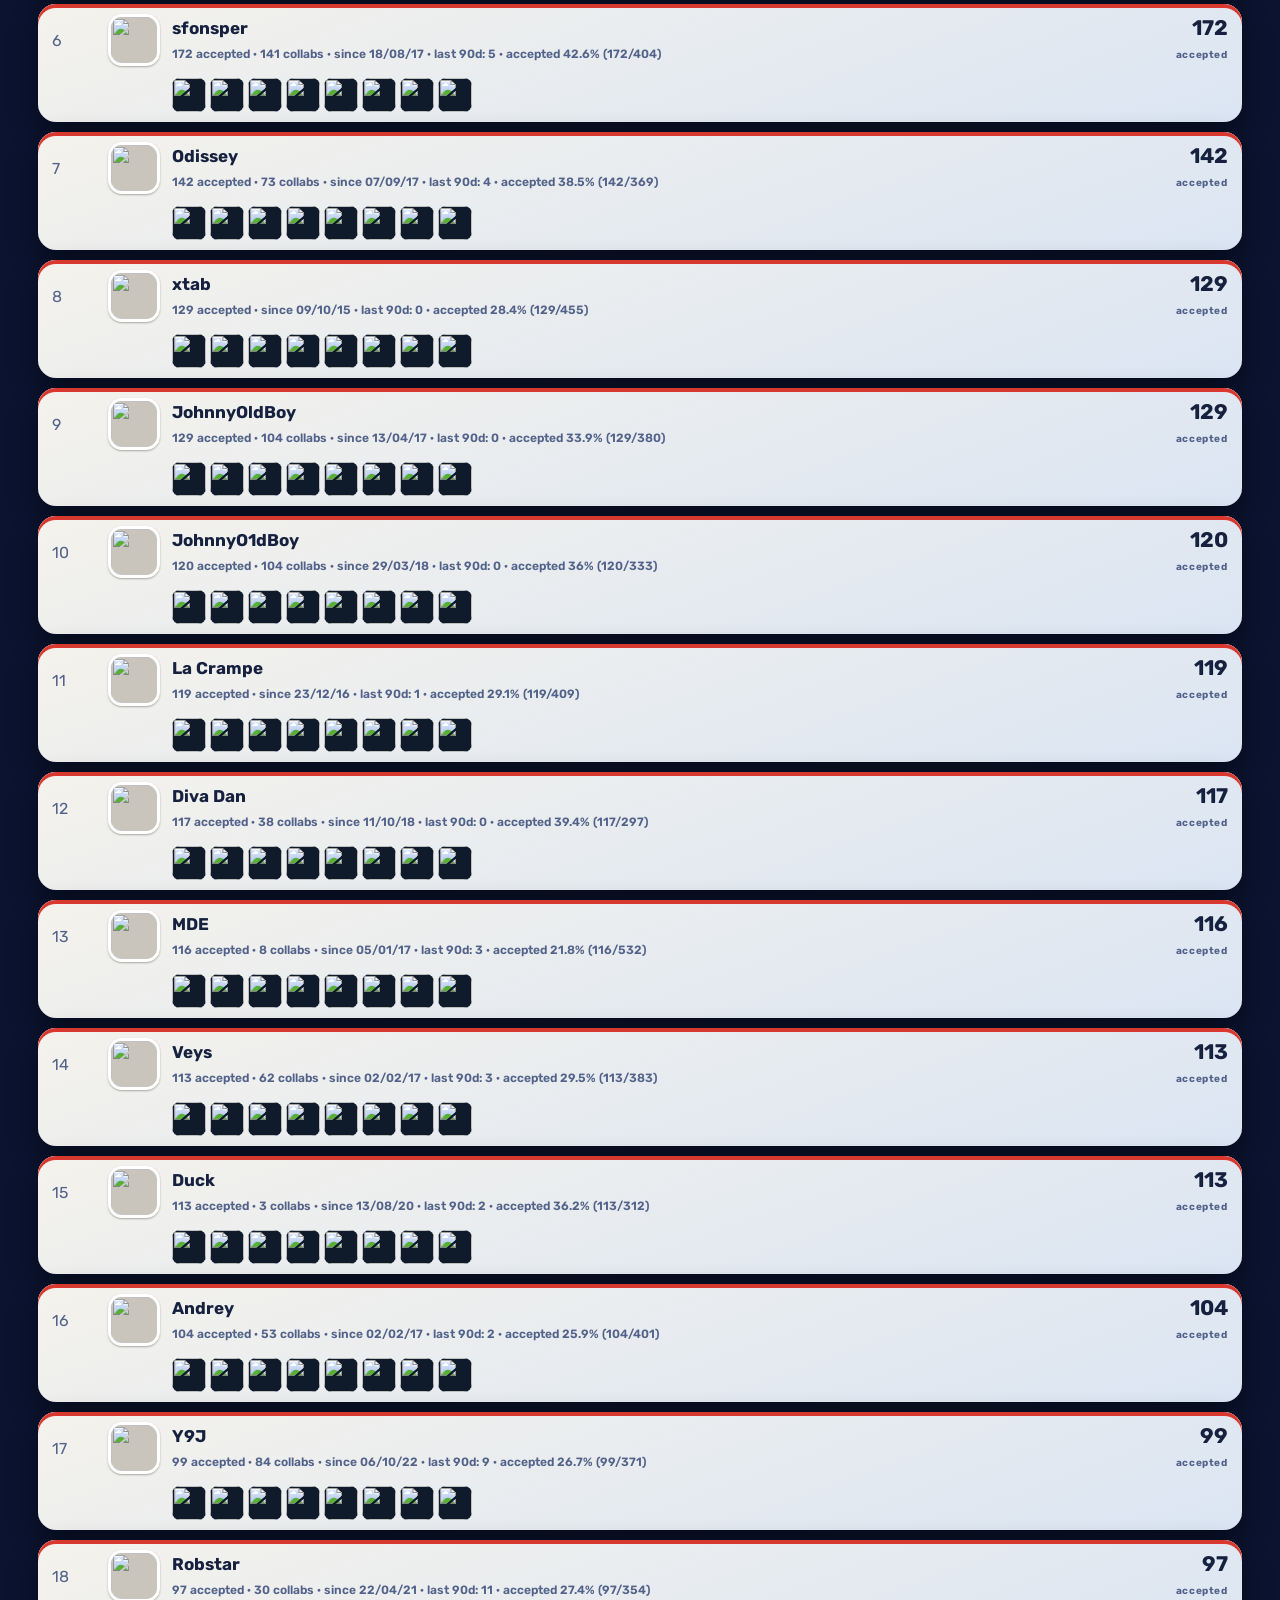
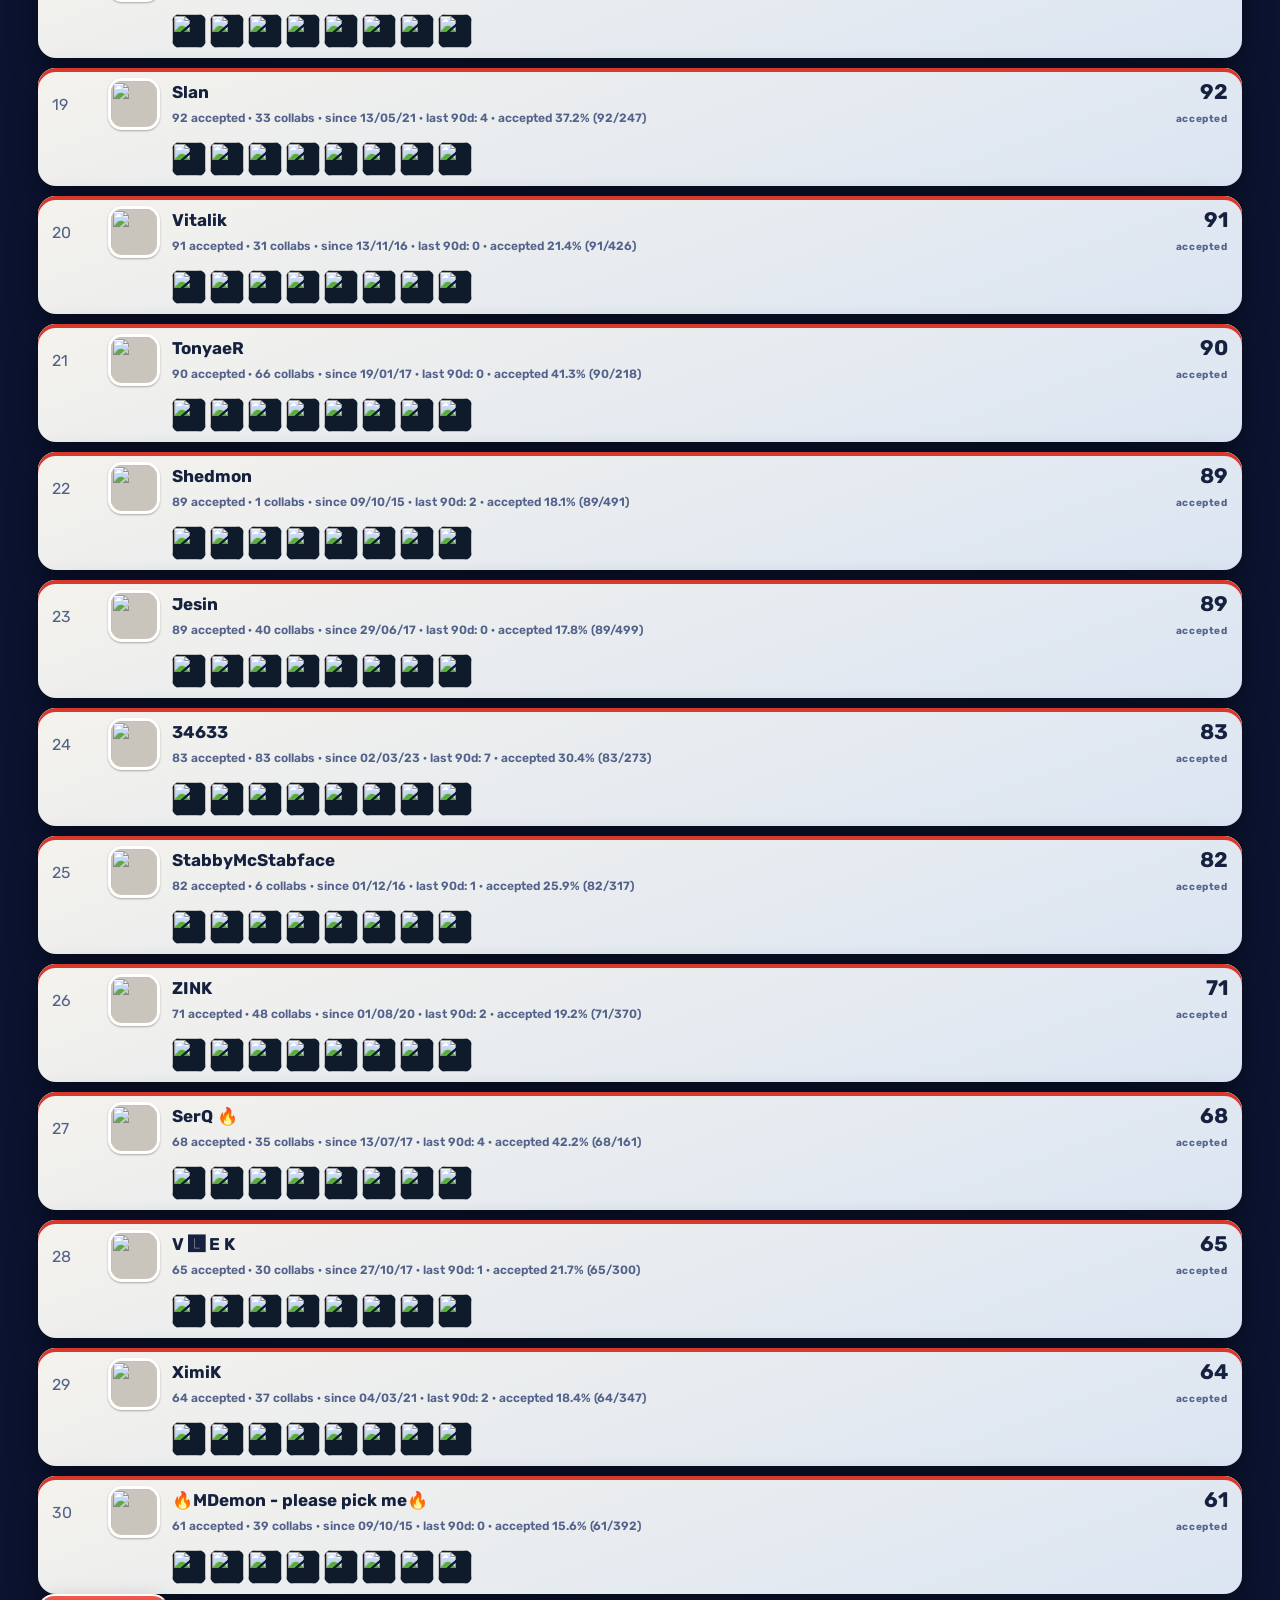
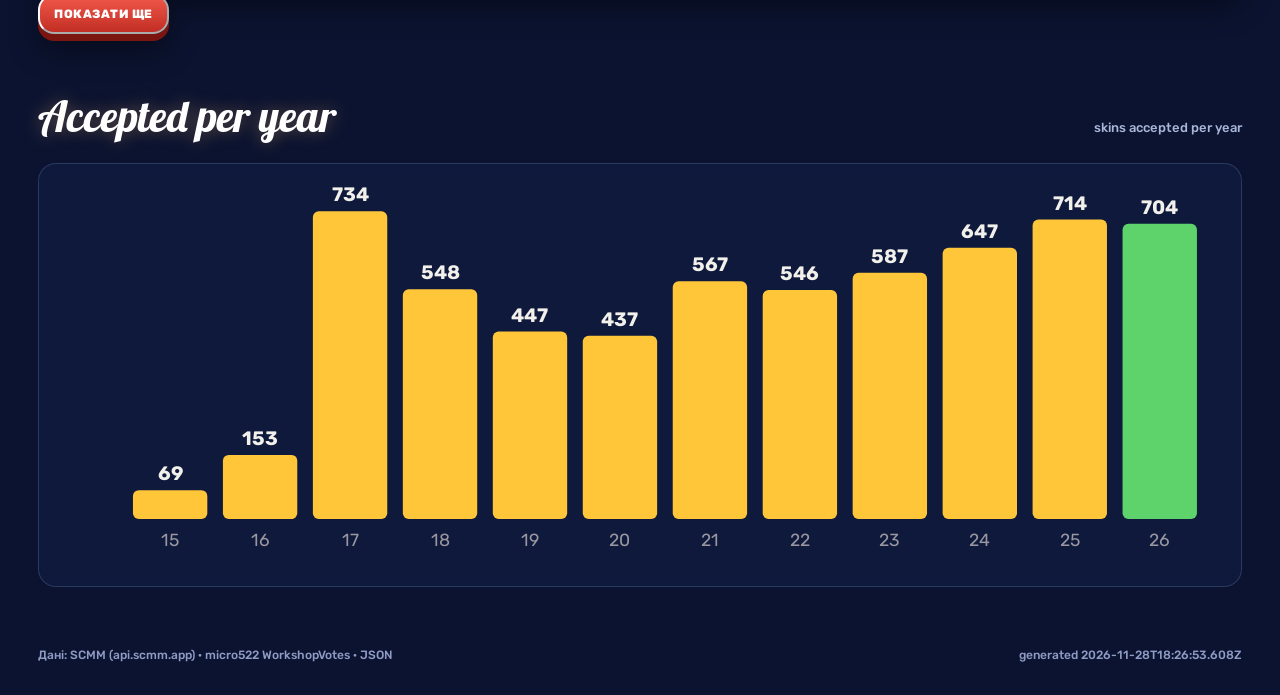
==== commit 0b96ae40: "snapshot 2026-11-28T18:26:54.371Z" ====
--- a/authors.html
+++ b/authors.html
@@ -9,9 +9,9 @@
 <meta name="theme-color" content="#0b1330">
 <link rel="manifest" href="manifest.webmanifest">
 <meta property="og:title" content="Rust Skin Authors"><meta property="og:description" content="Рейтинг авторів скінів Rust за прийнятими роботами, стріками й темпом."><meta property="og:image" content="https://twithgfaw-wq.github.io/rustober-selection/og.png">
-<link rel="stylesheet" href="fonts.css?v=mx0qo82w">
+<link rel="stylesheet" href="fonts.css?v=mx0qs80z">
 <link rel="icon" href="icon-192.png">
-<link rel="stylesheet" href="style.css?v=mx0qo82w"><link rel="stylesheet" href="v2.css?v=mx0qo82w"><link rel="stylesheet" href="v3.css?v=mx0qo82w"><link rel="stylesheet" href="pages.css?v=mx0qo82w"><link rel="stylesheet" href="season.css?v=mx0qo82w">
+<link rel="stylesheet" href="style.css?v=mx0qs80z"><link rel="stylesheet" href="v2.css?v=mx0qs80z"><link rel="stylesheet" href="v3.css?v=mx0qs80z"><link rel="stylesheet" href="pages.css?v=mx0qs80z"><link rel="stylesheet" href="season.css?v=mx0qs80z">
 </head>
 <body class="page ready">
 <div class="bg" aria-hidden="true"><div class="bg-grid" data-depth="0.15"></div><div class="bg-mark" data-depth="0.35">AUTHORS</div><div class="bg-noise"></div></div>
@@ -80,9 +80,9 @@
 <footer class="foot"><span>Дані: SCMM (api.scmm.app) · micro522 WorkshopVotes · <a href="authors.json">JSON</a></span><span id="footSnap"></span></footer>
 <div class="pageswitch bottom"><a href="index.html">RUSTMAS</a><a href="authors.html" class="on">AUTHORS</a><a href="workshop.html">WORKSHOP</a><a href="market.html">MARKET</a><a href="games.html">GAMES</a></div>
 <div class="toast" id="toast" hidden></div>
-<script src="authors.js?v=mx0qo82w"></script>
-<script src="i18n.js?v=mx0qo82w"></script>
-<script src="pages.js?v=mx0qo82w"></script>
-<script src="season.js?v=mx0qo82w"></script>
+<script src="authors.js?v=mx0qs80z"></script>
+<script src="i18n.js?v=mx0qs80z"></script>
+<script src="pages.js?v=mx0qs80z"></script>
+<script src="season.js?v=mx0qs80z"></script>
 </body>
 </html>
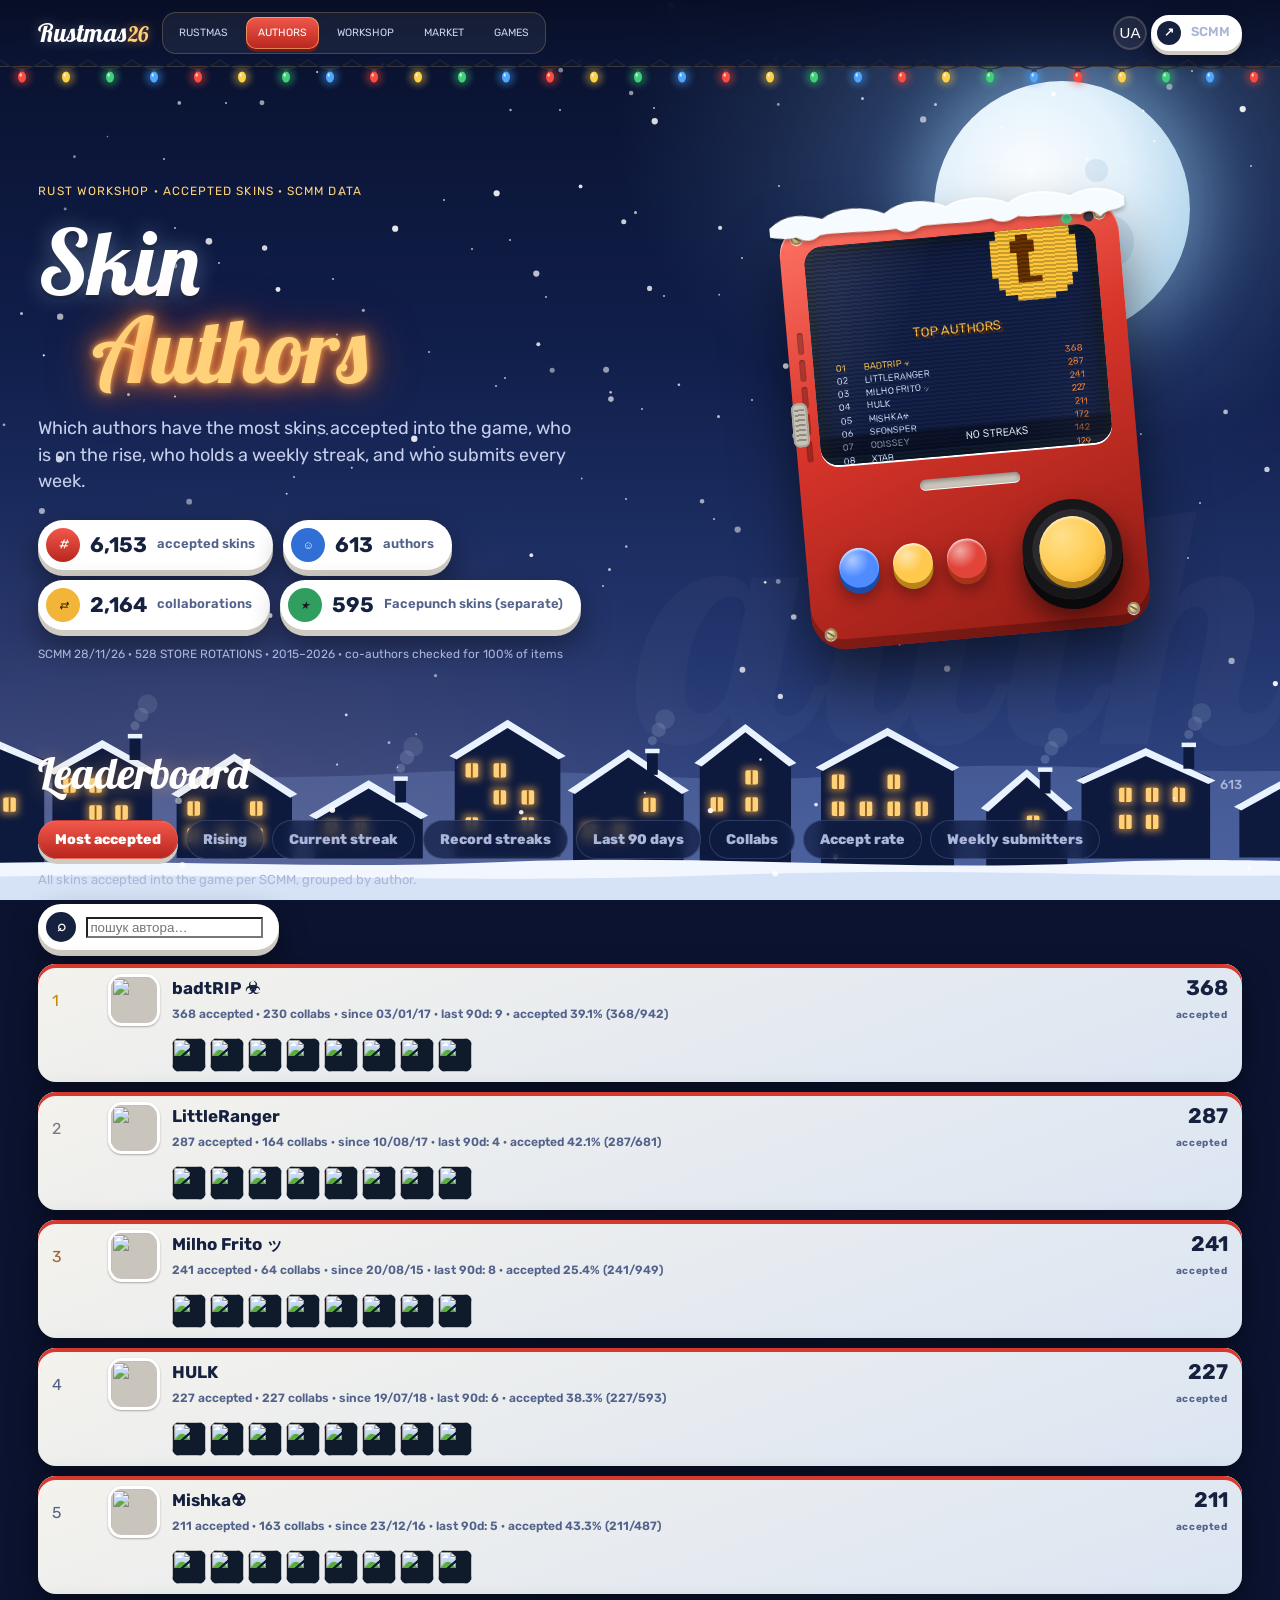
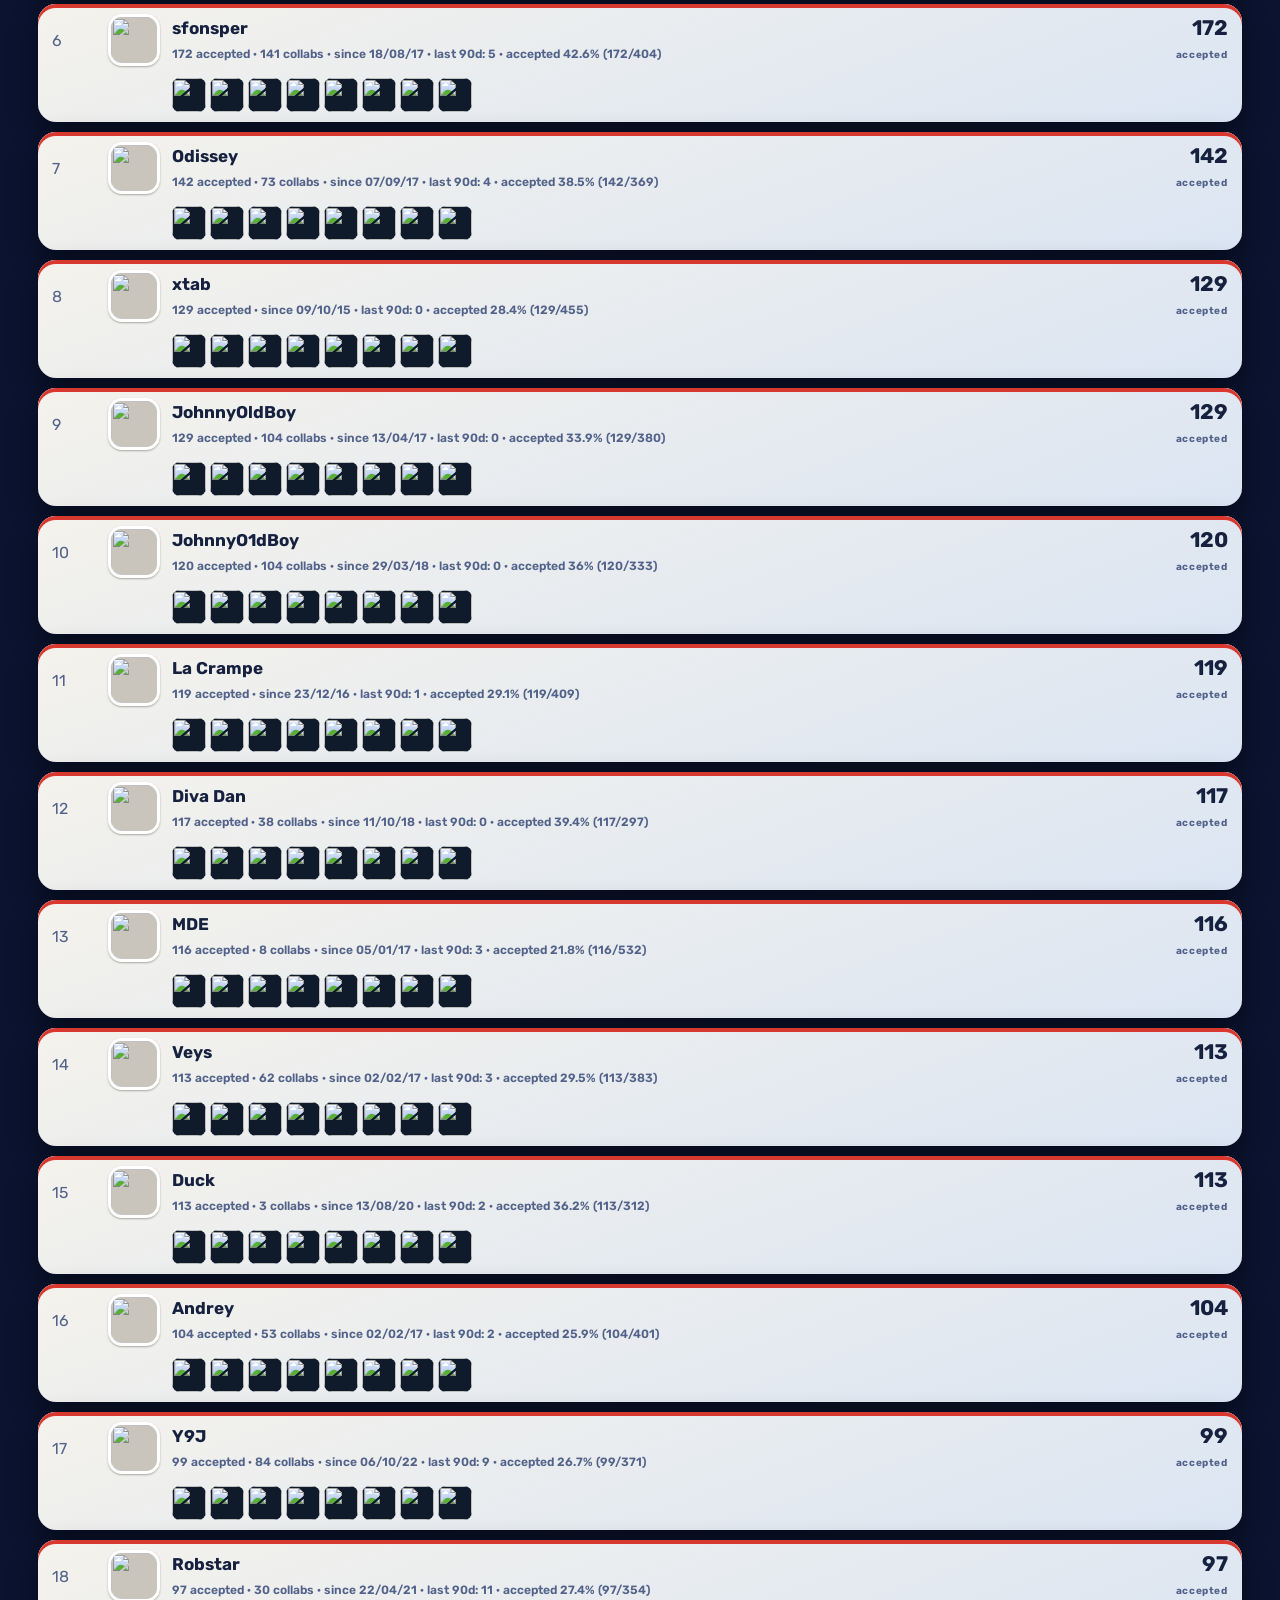
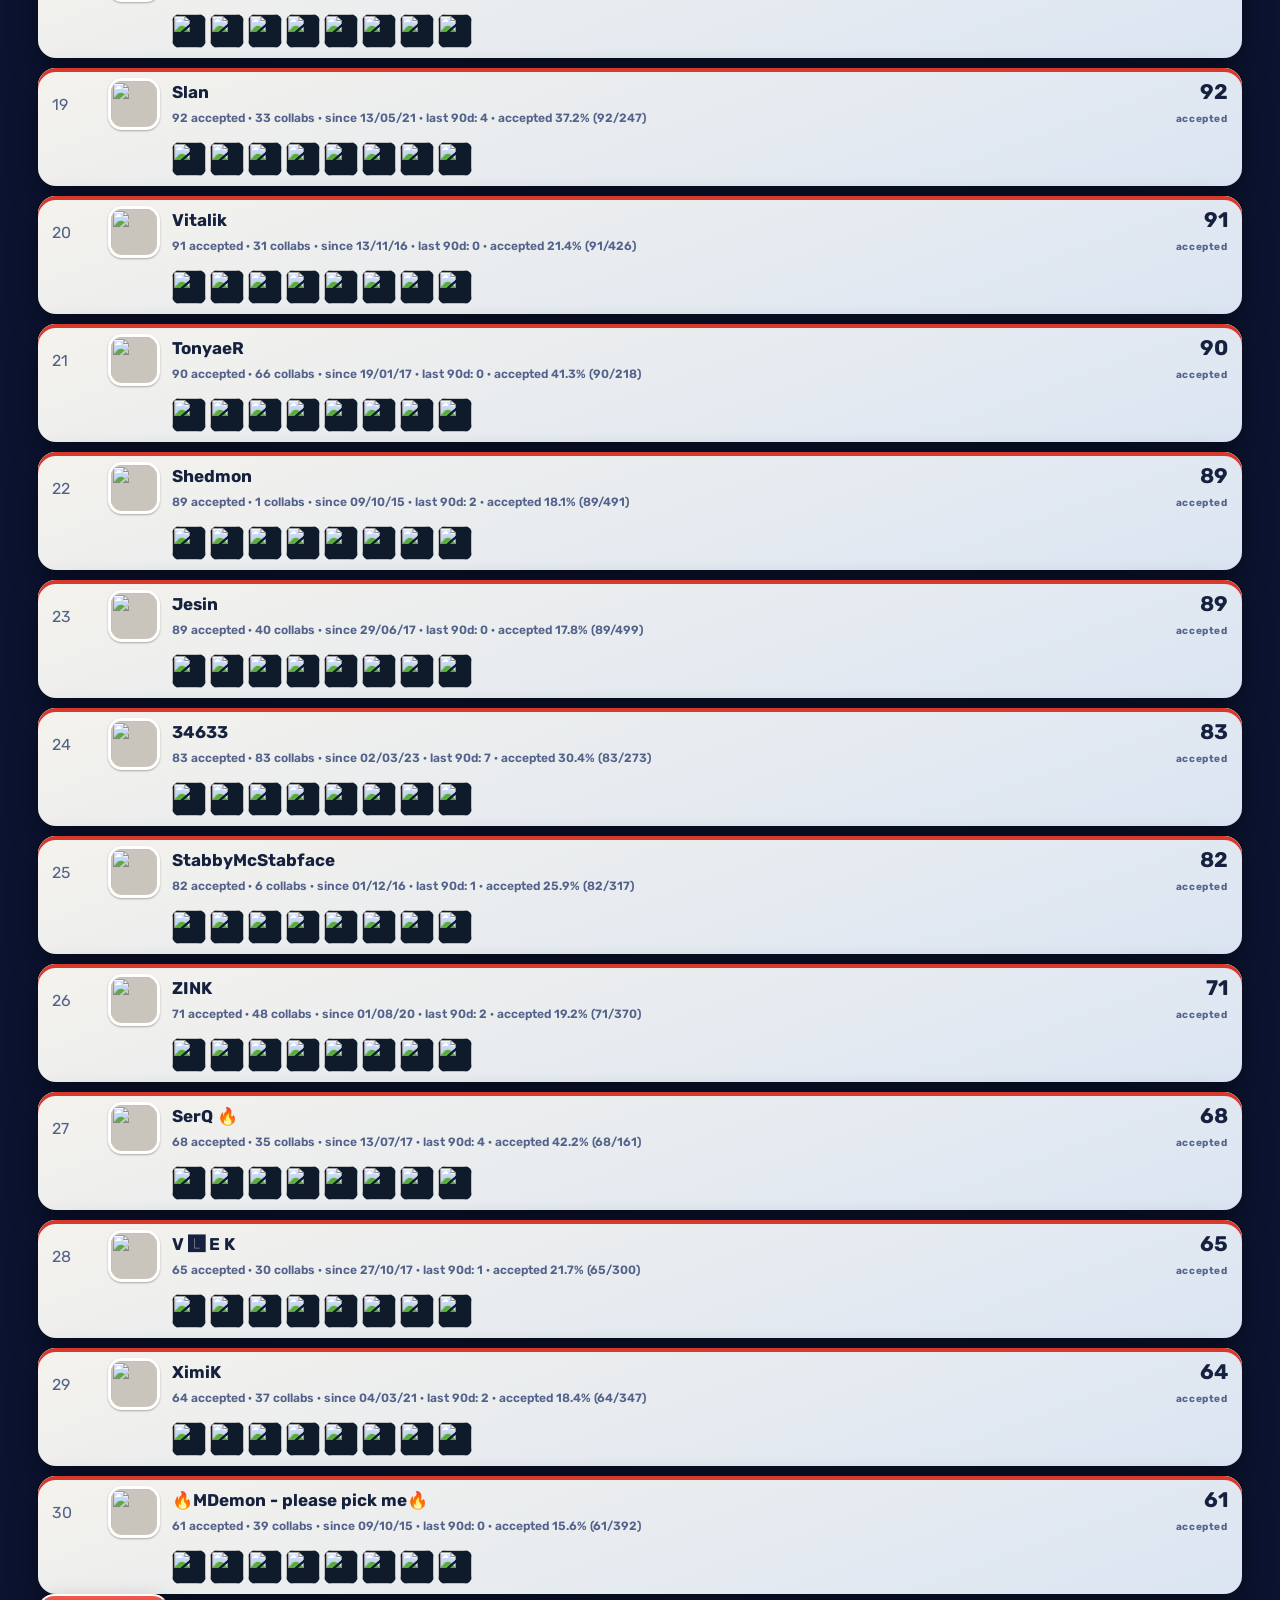
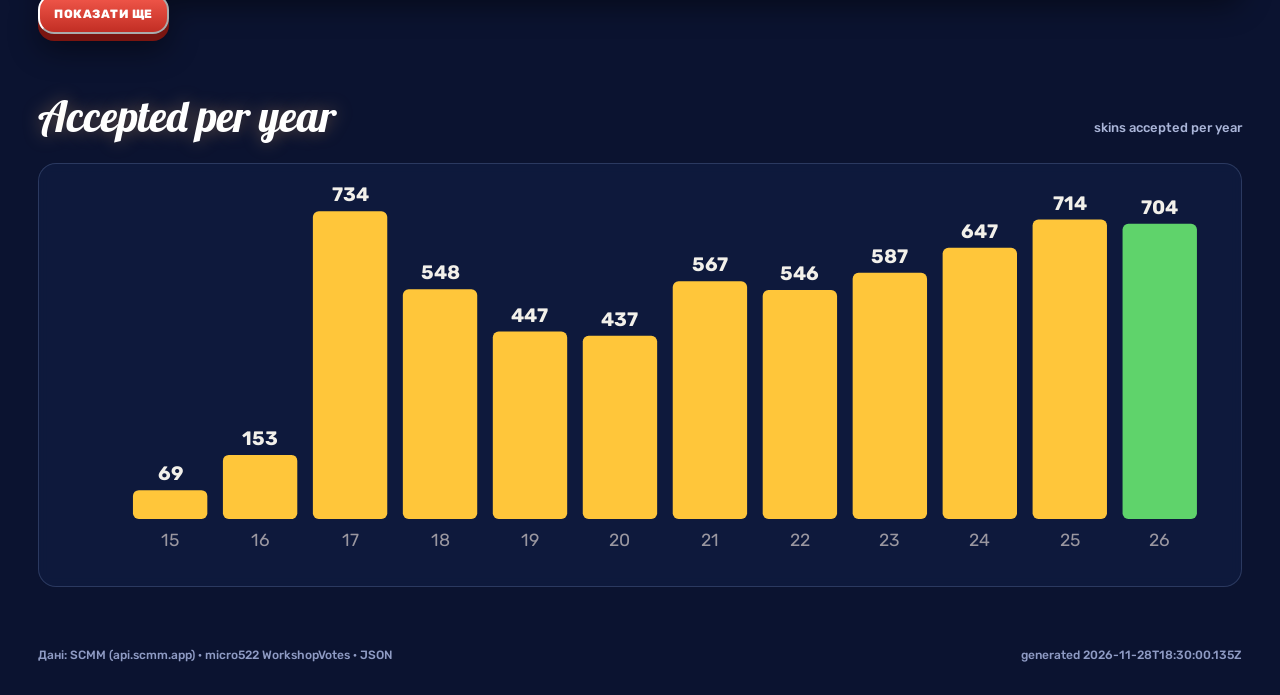
==== commit b5dbb6c2: "snapshot 2026-11-28T18:30:00.947Z" ====
--- a/authors.html
+++ b/authors.html
@@ -9,9 +9,9 @@
 <meta name="theme-color" content="#0b1330">
 <link rel="manifest" href="manifest.webmanifest">
 <meta property="og:title" content="Rust Skin Authors"><meta property="og:description" content="Рейтинг авторів скінів Rust за прийнятими роботами, стріками й темпом."><meta property="og:image" content="https://twithgfaw-wq.github.io/rustober-selection/og.png">
-<link rel="stylesheet" href="fonts.css?v=mx0qs80z">
+<link rel="stylesheet" href="fonts.css?v=mx0qw7y0">
 <link rel="icon" href="icon-192.png">
-<link rel="stylesheet" href="style.css?v=mx0qs80z"><link rel="stylesheet" href="v2.css?v=mx0qs80z"><link rel="stylesheet" href="v3.css?v=mx0qs80z"><link rel="stylesheet" href="pages.css?v=mx0qs80z"><link rel="stylesheet" href="season.css?v=mx0qs80z">
+<link rel="stylesheet" href="style.css?v=mx0qw7y0"><link rel="stylesheet" href="v2.css?v=mx0qw7y0"><link rel="stylesheet" href="v3.css?v=mx0qw7y0"><link rel="stylesheet" href="pages.css?v=mx0qw7y0"><link rel="stylesheet" href="season.css?v=mx0qw7y0">
 </head>
 <body class="page ready">
 <div class="bg" aria-hidden="true"><div class="bg-grid" data-depth="0.15"></div><div class="bg-mark" data-depth="0.35">AUTHORS</div><div class="bg-noise"></div></div>
@@ -80,9 +80,9 @@
 <footer class="foot"><span>Дані: SCMM (api.scmm.app) · micro522 WorkshopVotes · <a href="authors.json">JSON</a></span><span id="footSnap"></span></footer>
 <div class="pageswitch bottom"><a href="index.html">RUSTMAS</a><a href="authors.html" class="on">AUTHORS</a><a href="workshop.html">WORKSHOP</a><a href="market.html">MARKET</a><a href="games.html">GAMES</a></div>
 <div class="toast" id="toast" hidden></div>
-<script src="authors.js?v=mx0qs80z"></script>
-<script src="i18n.js?v=mx0qs80z"></script>
-<script src="pages.js?v=mx0qs80z"></script>
-<script src="season.js?v=mx0qs80z"></script>
+<script src="authors.js?v=mx0qw7y0"></script>
+<script src="i18n.js?v=mx0qw7y0"></script>
+<script src="pages.js?v=mx0qw7y0"></script>
+<script src="season.js?v=mx0qw7y0"></script>
 </body>
 </html>
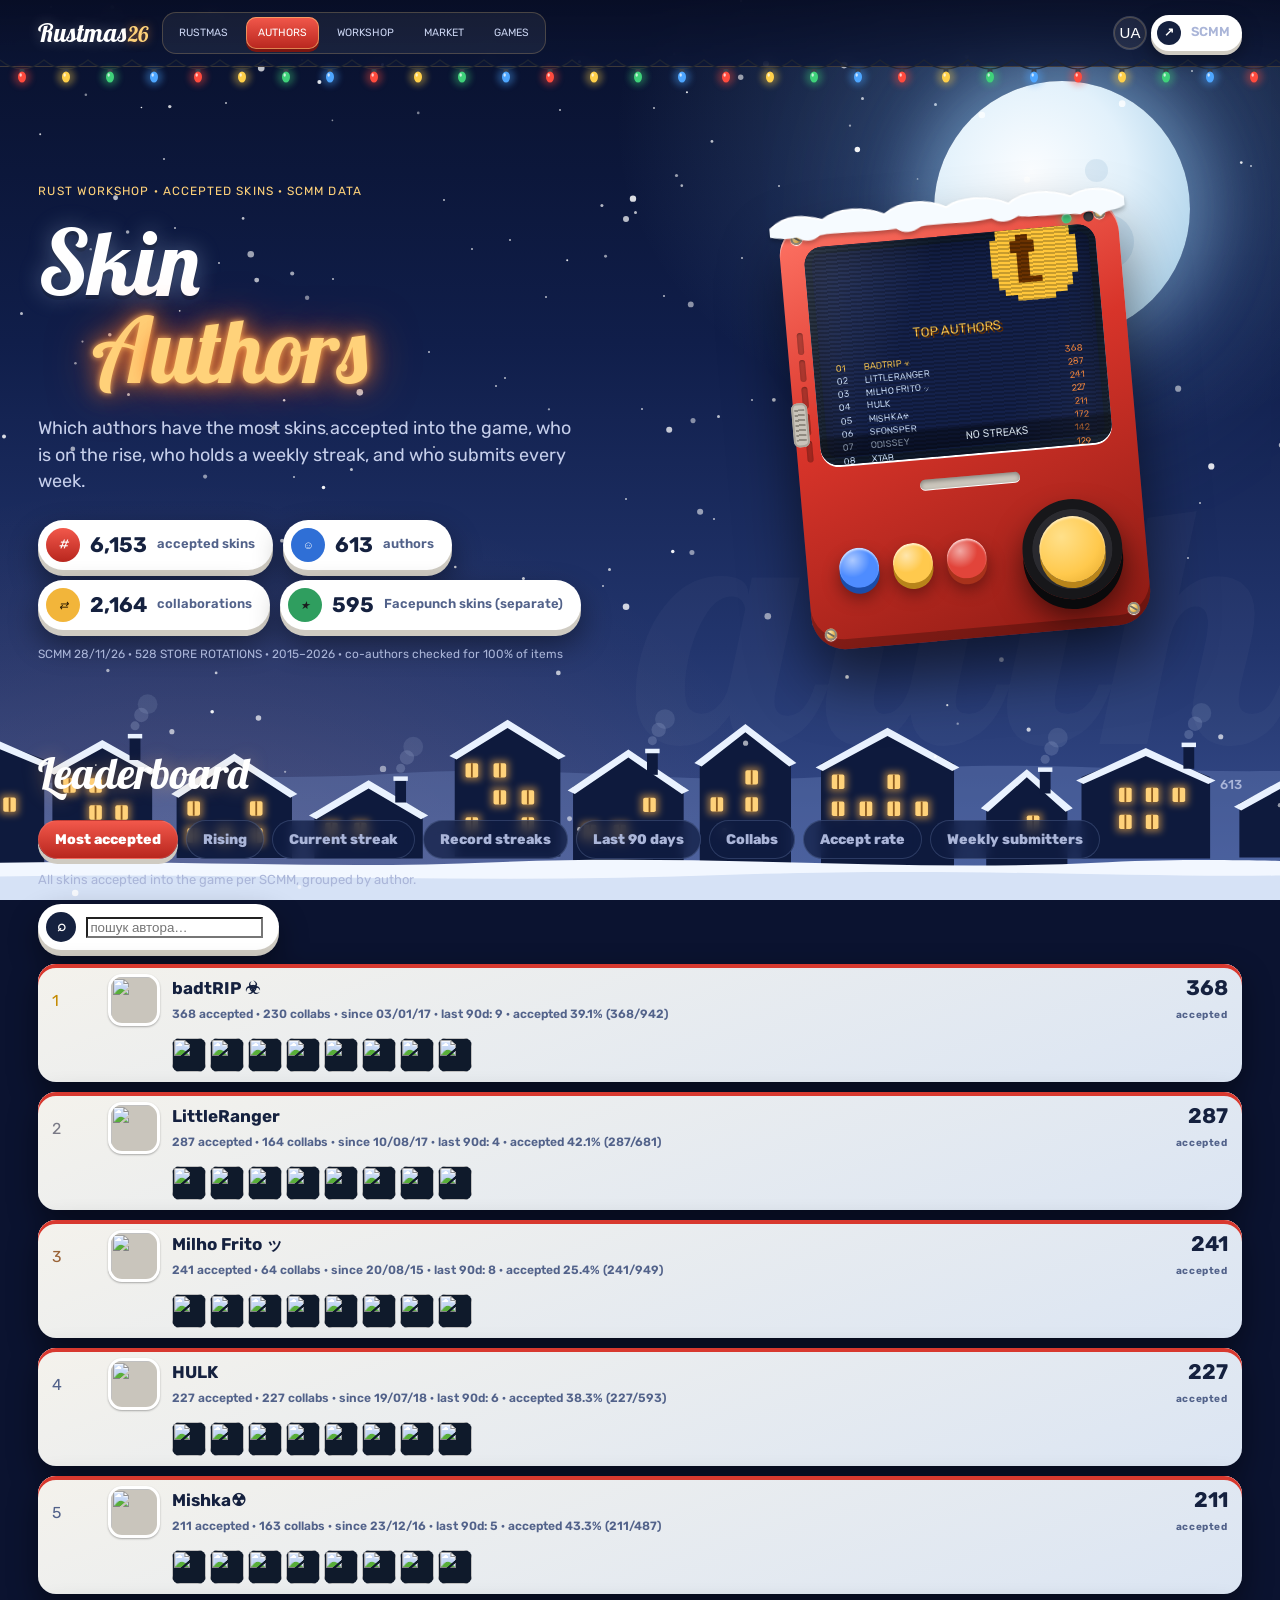
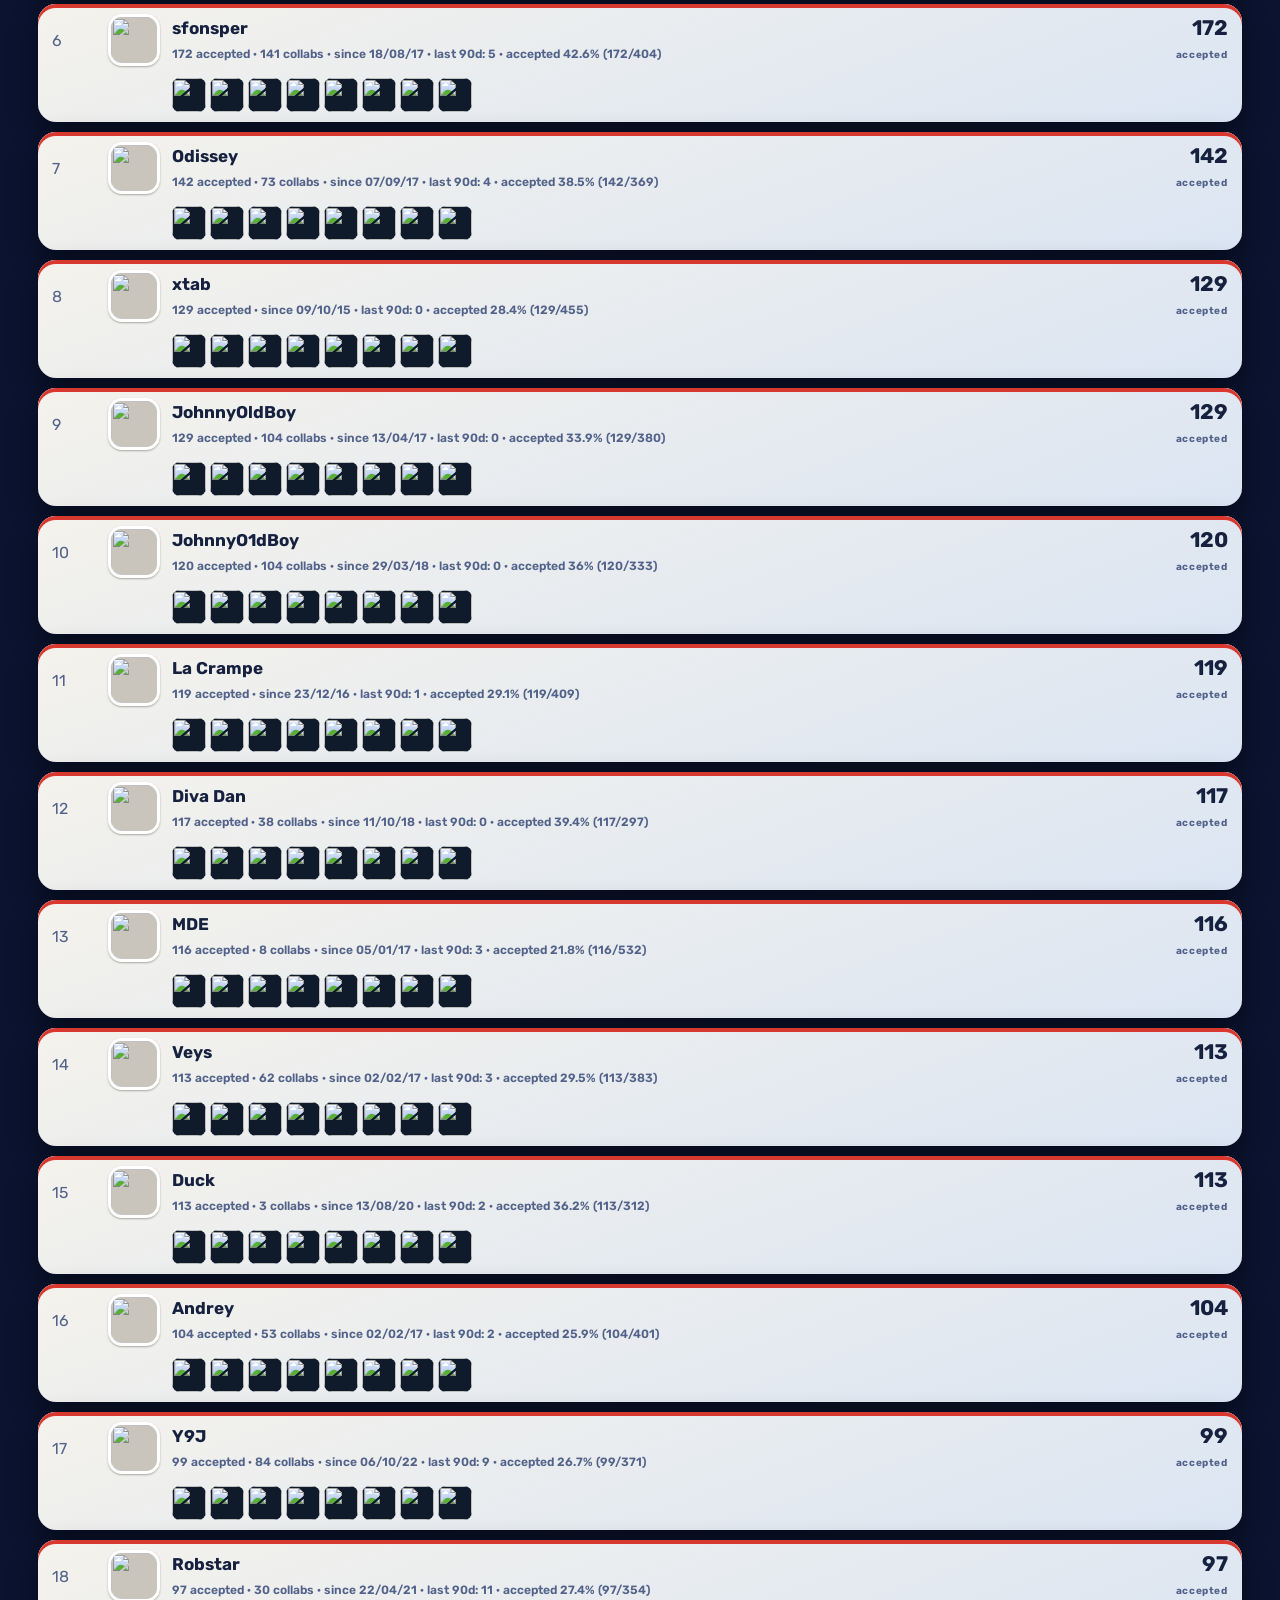
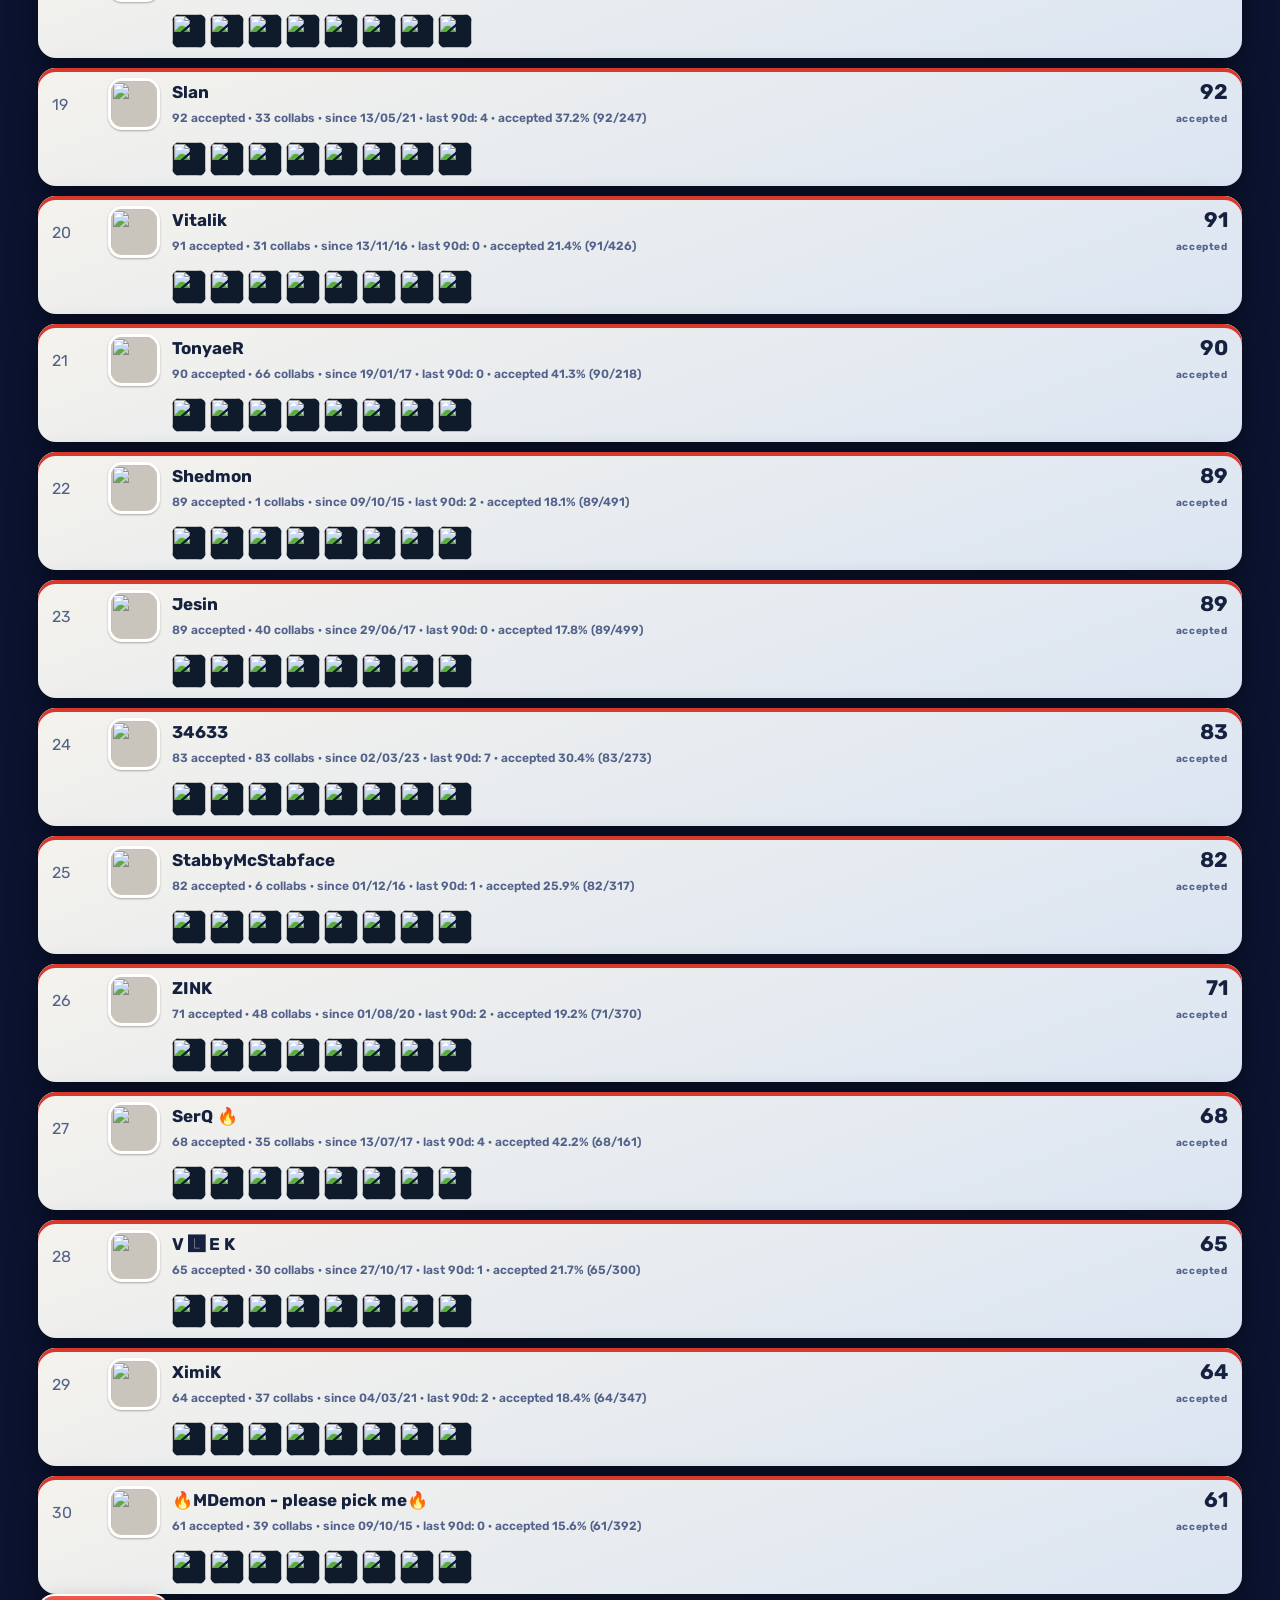
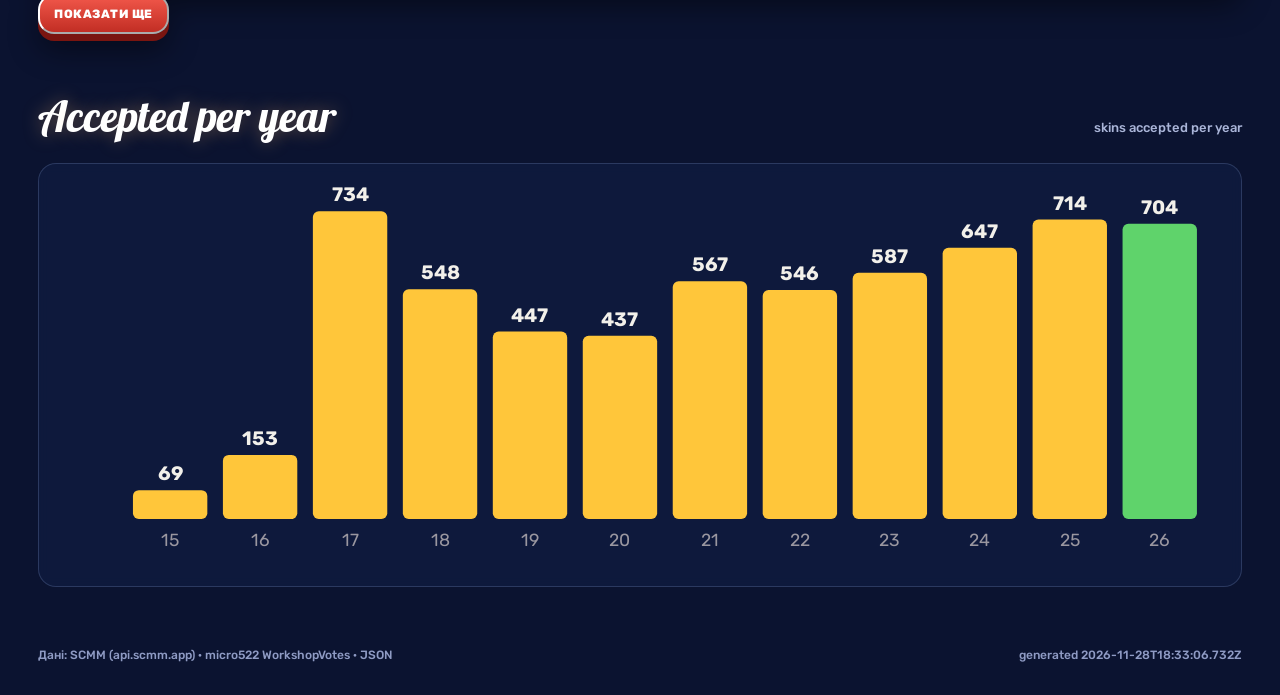
==== commit 8961e250: "snapshot 2026-11-28T18:33:07.578Z" ====
--- a/authors.html
+++ b/authors.html
@@ -9,9 +9,9 @@
 <meta name="theme-color" content="#0b1330">
 <link rel="manifest" href="manifest.webmanifest">
 <meta property="og:title" content="Rust Skin Authors"><meta property="og:description" content="Рейтинг авторів скінів Rust за прийнятими роботами, стріками й темпом."><meta property="og:image" content="https://twithgfaw-wq.github.io/rustober-selection/og.png">
-<link rel="stylesheet" href="fonts.css?v=mx0qw7y0">
+<link rel="stylesheet" href="fonts.css?v=mx0r07xz">
 <link rel="icon" href="icon-192.png">
-<link rel="stylesheet" href="style.css?v=mx0qw7y0"><link rel="stylesheet" href="v2.css?v=mx0qw7y0"><link rel="stylesheet" href="v3.css?v=mx0qw7y0"><link rel="stylesheet" href="pages.css?v=mx0qw7y0"><link rel="stylesheet" href="season.css?v=mx0qw7y0">
+<link rel="stylesheet" href="style.css?v=mx0r07xz"><link rel="stylesheet" href="v2.css?v=mx0r07xz"><link rel="stylesheet" href="v3.css?v=mx0r07xz"><link rel="stylesheet" href="pages.css?v=mx0r07xz"><link rel="stylesheet" href="season.css?v=mx0r07xz">
 </head>
 <body class="page ready">
 <div class="bg" aria-hidden="true"><div class="bg-grid" data-depth="0.15"></div><div class="bg-mark" data-depth="0.35">AUTHORS</div><div class="bg-noise"></div></div>
@@ -80,9 +80,9 @@
 <footer class="foot"><span>Дані: SCMM (api.scmm.app) · micro522 WorkshopVotes · <a href="authors.json">JSON</a></span><span id="footSnap"></span></footer>
 <div class="pageswitch bottom"><a href="index.html">RUSTMAS</a><a href="authors.html" class="on">AUTHORS</a><a href="workshop.html">WORKSHOP</a><a href="market.html">MARKET</a><a href="games.html">GAMES</a></div>
 <div class="toast" id="toast" hidden></div>
-<script src="authors.js?v=mx0qw7y0"></script>
-<script src="i18n.js?v=mx0qw7y0"></script>
-<script src="pages.js?v=mx0qw7y0"></script>
-<script src="season.js?v=mx0qw7y0"></script>
+<script src="authors.js?v=mx0r07xz"></script>
+<script src="i18n.js?v=mx0r07xz"></script>
+<script src="pages.js?v=mx0r07xz"></script>
+<script src="season.js?v=mx0r07xz"></script>
 </body>
 </html>
